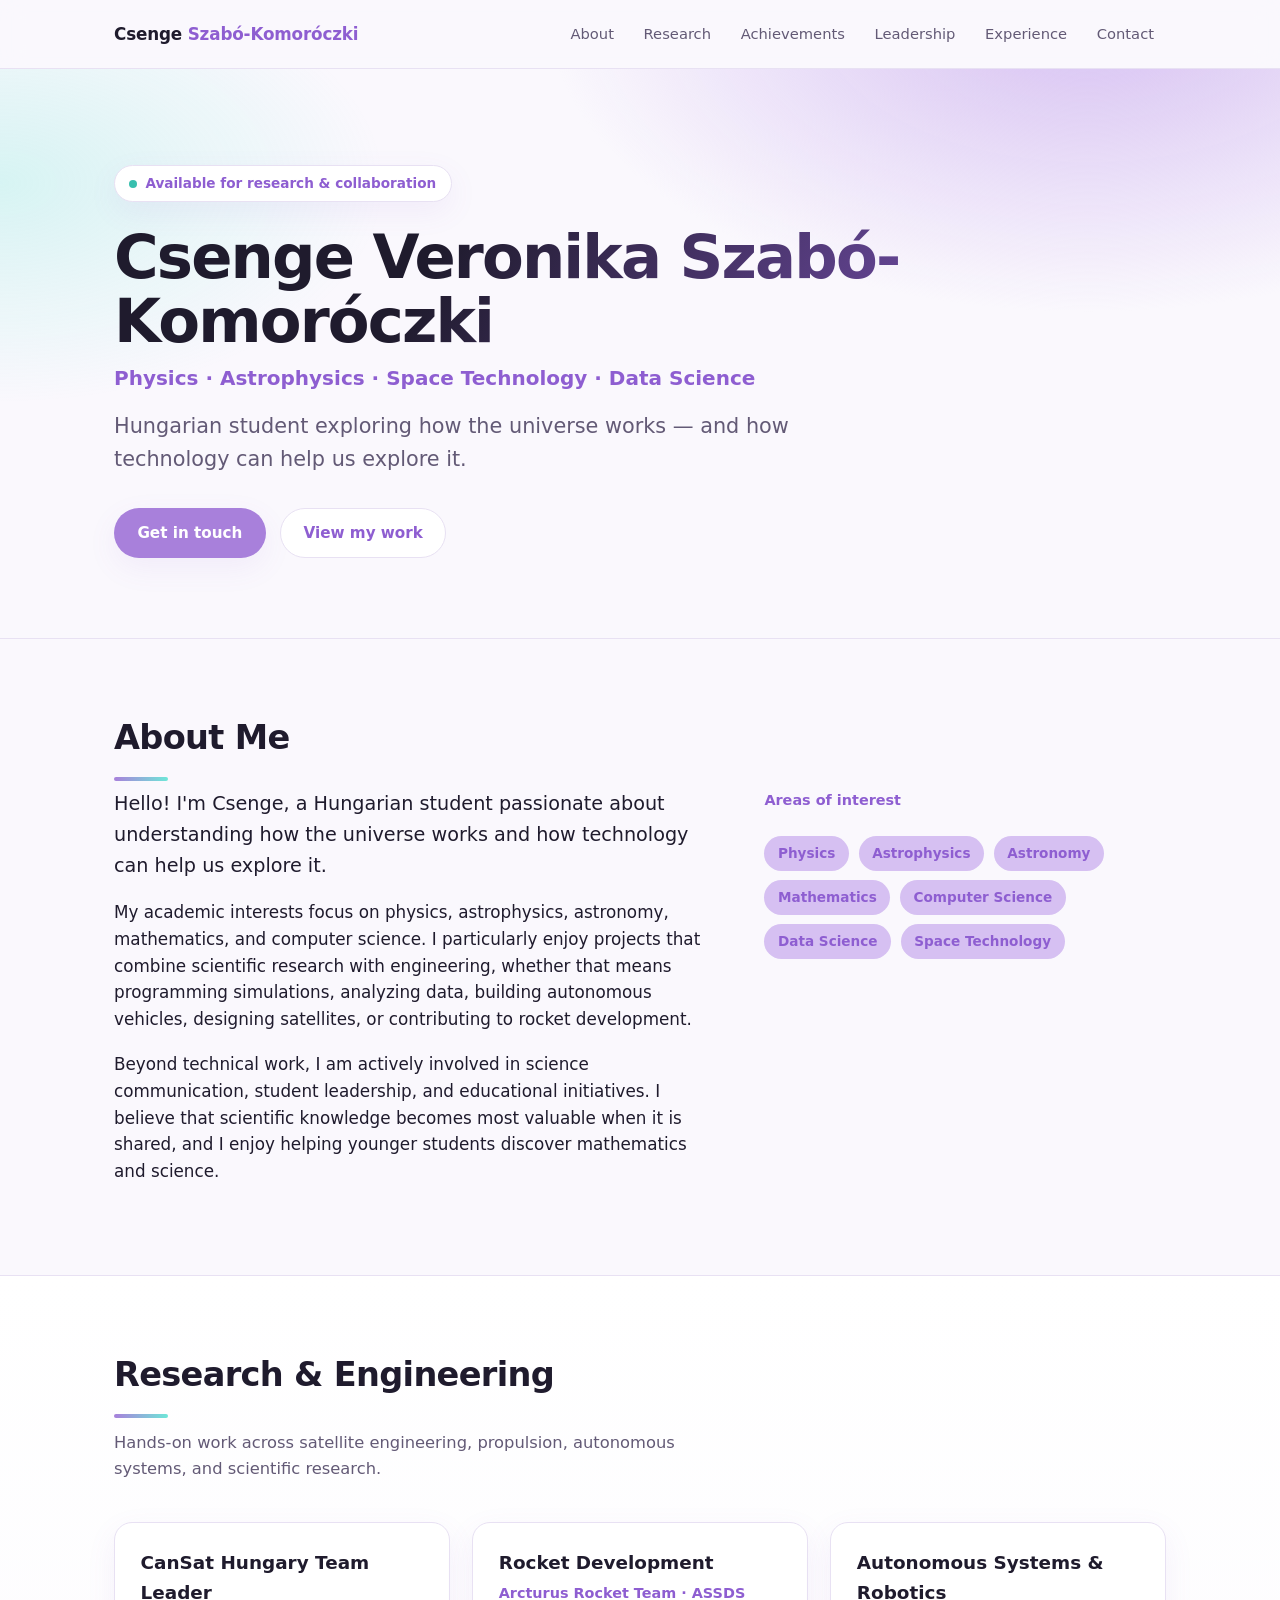
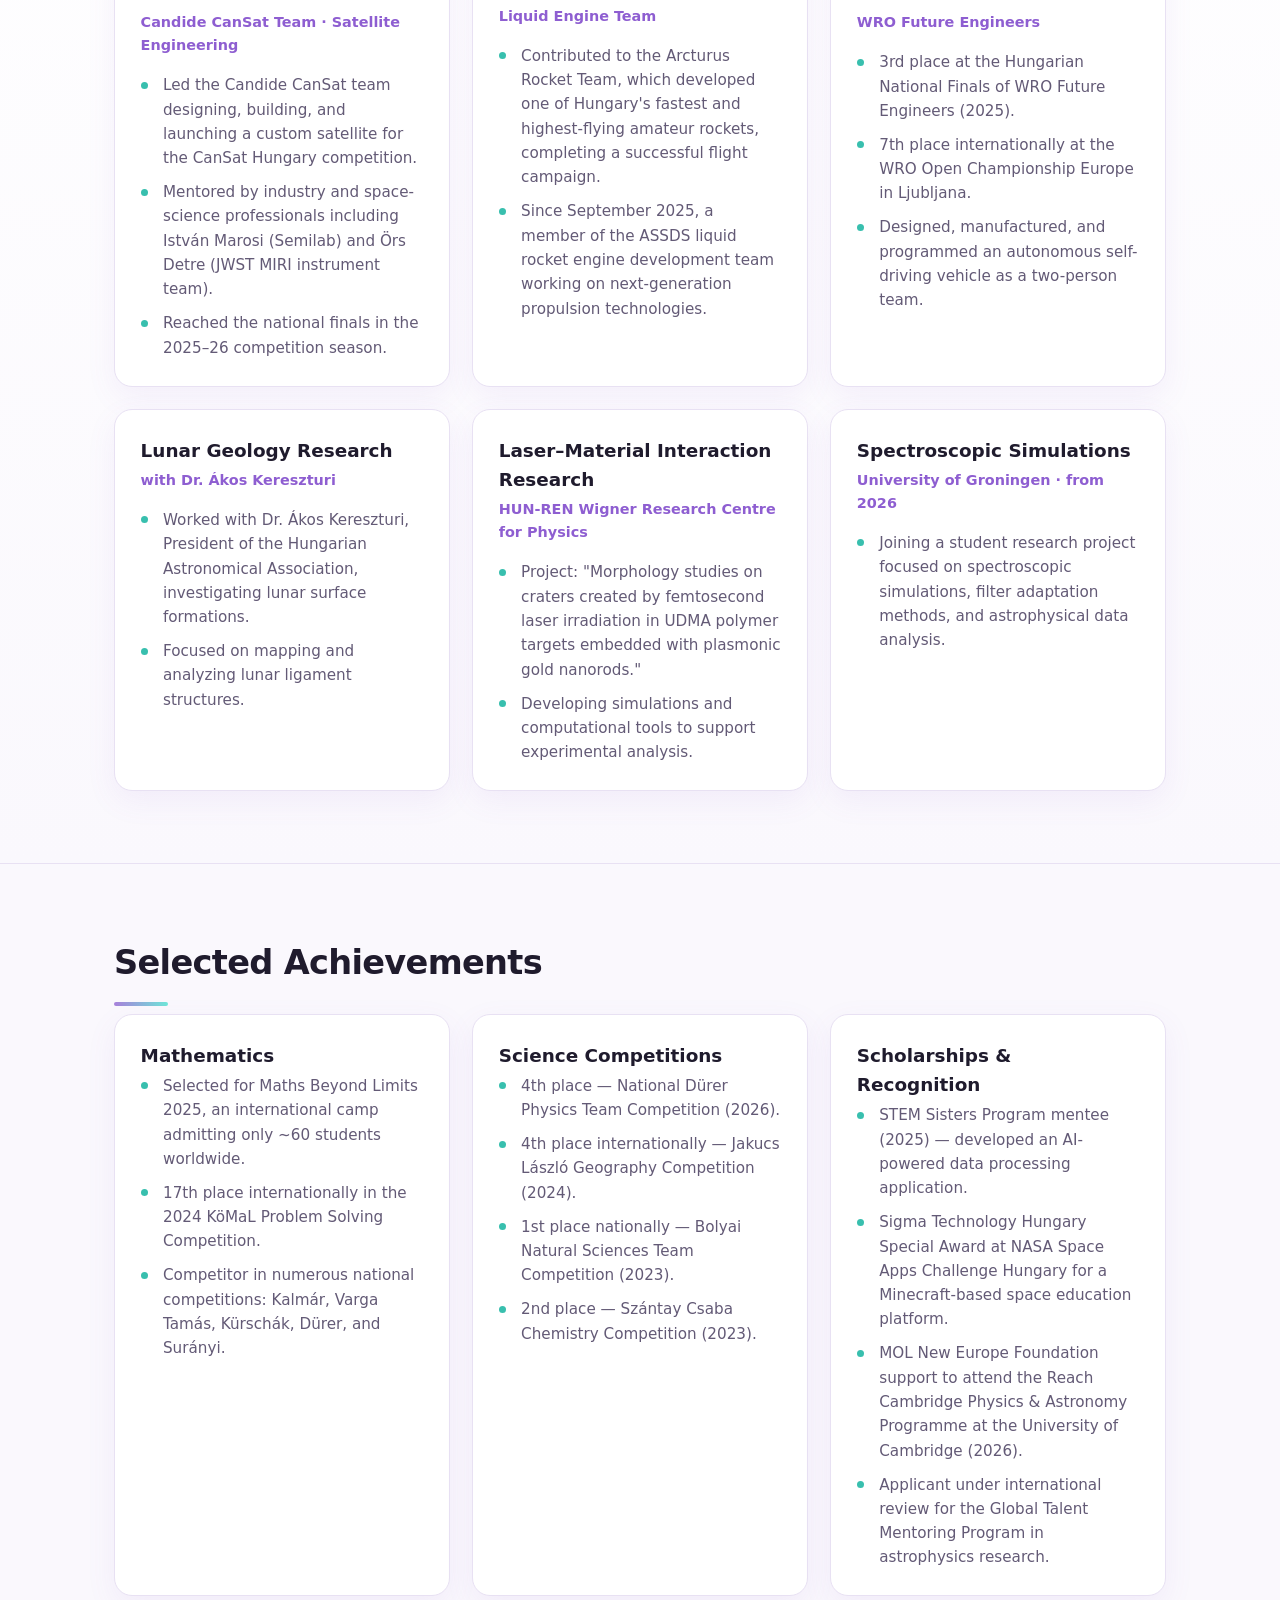
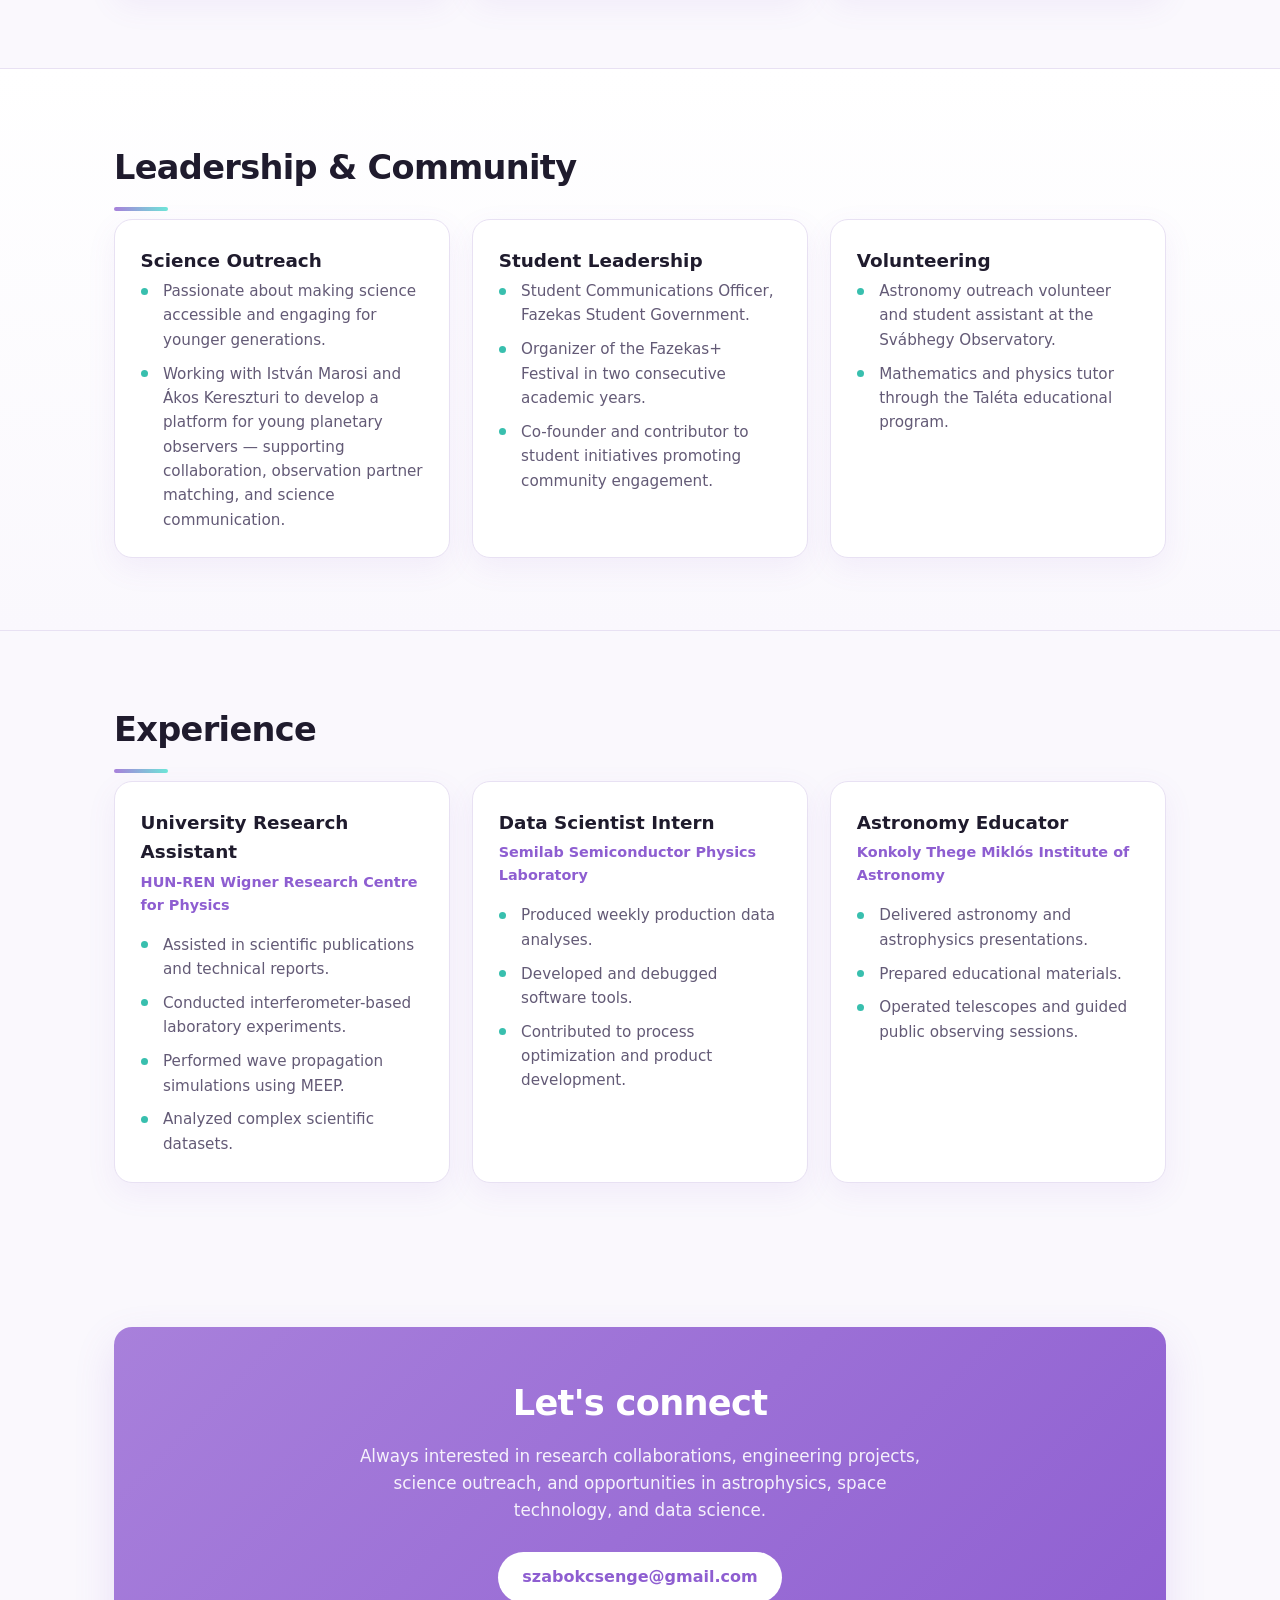
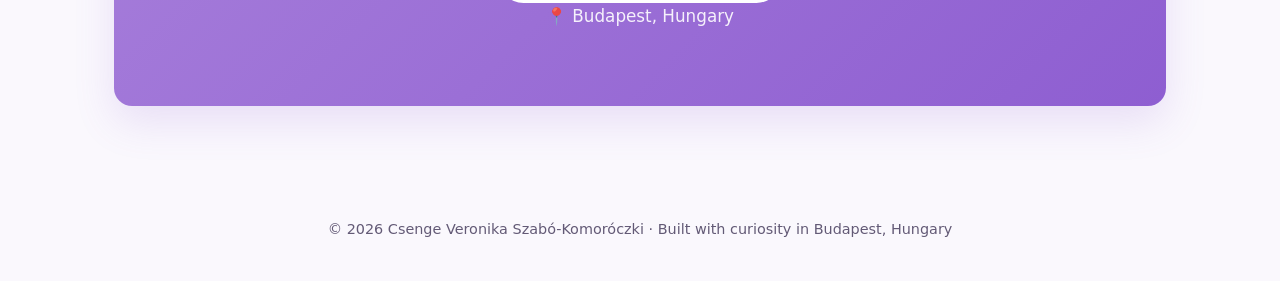
==== index.html @ a62b24a8 "Update index.html" ====
<!DOCTYPE html>
<html lang="en">
<head>
<meta charset="UTF-8" />
<meta name="viewport" content="width=device-width, initial-scale=1.0" />
<title>Csenge Szabo </title>
<style>
  :root {
    --primary: #a880db;
    --primary-dark: #8e5ed1;
    --primary-light: #d6c0f2;
    --accent: #6ee7d8;
    --accent-dark: #38bfae;
    --bg: #faf8fd;
    --surface: #ffffff;
    --border: #e8e1f3;
    --text: #1f1b2d;
    --text-muted: #635a76;
    --maxw: 1100px;
    --radius: 18px;
    --shadow: 0 10px 30px rgba(142, 94, 209, 0.08);
    --shadow-hover: 0 16px 40px rgba(142, 94, 209, 0.16);
  }
  * { box-sizing: border-box; }
  body {
    margin: 0;
    background: var(--bg);
    color: var(--text);
    font-family: 'Inter', 'Segoe UI', system-ui, -apple-system, sans-serif;
    line-height: 1.6;
    -webkit-font-smoothing: antialiased;
  }
  /* Navbar */
  .nav { position: sticky; top: 0; z-index: 50; background: rgba(250,248,253,0.85); backdrop-filter: blur(12px); border-bottom: 1px solid var(--border); }
  .nav-inner { max-width: var(--maxw); margin: 0 auto; padding: 1rem 1.5rem; display: flex; align-items: center; justify-content: space-between; gap: 1rem; }
  .brand { font-weight: 700; font-size: 1.05rem; color: var(--text); text-decoration: none; letter-spacing: -0.01em; }
  .brand span { color: var(--primary-dark); }
  .nav-links { display: flex; gap: 0.35rem; flex-wrap: wrap; }
  .nav-link { color: var(--text-muted); text-decoration: none; font-size: 0.92rem; font-weight: 500; padding: 0.4rem 0.75rem; border-radius: 999px; transition: all 0.2s ease; }
  .nav-link:hover { color: var(--primary-dark); background: var(--primary-light); }
  /* Layout */
  .container { max-width: var(--maxw); margin: 0 auto; padding: 0 1.5rem; }
  .section { padding: 4.5rem 0; }
  .section-heading { font-size: clamp(1.6rem, 3vw, 2.1rem); font-weight: 700; letter-spacing: -0.02em; margin: 0 0 0.5rem; color: var(--text); }
  .section-heading::after { content: ''; display: block; width: 54px; height: 4px; margin-top: 0.75rem; border-radius: 999px; background: linear-gradient(90deg, var(--primary), var(--accent)); }
  .section-intro { color: var(--text-muted); max-width: 60ch; margin: 0.75rem 0 2.5rem; font-size: 1.02rem; }
  /* Hero */
  .hero { position: relative; overflow: hidden; background: radial-gradient(900px 500px at 85% -10%, var(--primary-light), transparent 60%), radial-gradient(700px 400px at 0% 20%, rgba(110,231,216,0.25), transparent 55%), var(--bg); padding: 6rem 0 5rem; border-bottom: 1px solid var(--border); }
  .hero-inner { max-width: var(--maxw); margin: 0 auto; padding: 0 1.5rem; }
  .hero-badge { display: inline-flex; align-items: center; gap: 0.5rem; background: var(--surface); border: 1px solid var(--border); color: var(--primary-dark); font-size: 0.85rem; font-weight: 600; padding: 0.4rem 0.9rem; border-radius: 999px; box-shadow: var(--shadow); }
  .hero-badge::before { content: ''; width: 8px; height: 8px; border-radius: 50%; background: var(--accent-dark); }
  .hero-name { font-size: clamp(2.2rem, 6vw, 3.8rem); font-weight: 800; letter-spacing: -0.03em; line-height: 1.05; margin: 1.5rem 0 0.5rem; background: linear-gradient(120deg, var(--text) 30%, var(--primary-dark)); -webkit-background-clip: text; background-clip: text; -webkit-text-fill-color: transparent; }
  .hero-role { font-size: clamp(1rem, 2.2vw, 1.25rem); font-weight: 600; color: var(--primary-dark); margin: 0 0 1rem; }
  .hero-tagline { font-size: clamp(1.05rem, 2.2vw, 1.3rem); color: var(--text-muted); max-width: 56ch; margin: 0 0 2rem; }
  .hero-actions { display: flex; gap: 0.9rem; flex-wrap: wrap; }
  .btn { display: inline-flex; align-items: center; gap: 0.5rem; font-size: 0.95rem; font-weight: 600; text-decoration: none; padding: 0.75rem 1.4rem; border-radius: 999px; transition: all 0.2s ease; cursor: pointer; border: 1px solid transparent; }
  .btn-primary { background: var(--primary); color: #fff; box-shadow: var(--shadow); }
  .btn-primary:hover { background: var(--primary-dark); box-shadow: var(--shadow-hover); transform: translateY(-2px); }
  .btn-ghost { background: var(--surface); color: var(--primary-dark); border-color: var(--border); }
  .btn-ghost:hover { border-color: var(--primary); transform: translateY(-2px); }
  /* About */
  .about-grid { display: grid; grid-template-columns: 1fr; gap: 1.5rem; }
  .about-text p { margin: 0 0 1.1rem; font-size: 1.05rem; color: var(--text); }
  .about-text p:first-child { font-size: 1.2rem; }
  .about-tags { display: flex; flex-wrap: wrap; gap: 0.6rem; margin-top: 1.5rem; }
  .tag { font-size: 0.85rem; font-weight: 600; color: var(--primary-dark); background: var(--primary-light); padding: 0.4rem 0.85rem; border-radius: 999px; }
  /* Cards */
  .alt-bg { background: linear-gradient(180deg, var(--surface), var(--bg)); border-top: 1px solid var(--border); border-bottom: 1px solid var(--border); }
  .card-grid { display: grid; grid-template-columns: repeat(auto-fit, minmax(300px, 1fr)); gap: 1.4rem; }
  .card { background: var(--surface); border: 1px solid var(--border); border-radius: var(--radius); padding: 1.6rem; box-shadow: var(--shadow); transition: transform 0.2s ease, box-shadow 0.2s ease, border-color 0.2s ease; }
  .card:hover { transform: translateY(-4px); box-shadow: var(--shadow-hover); border-color: var(--primary-light); }
  .card-title { font-size: 1.15rem; font-weight: 700; margin: 0 0 0.25rem; color: var(--text); }
  .card-subtitle { font-size: 0.9rem; font-weight: 600; color: var(--primary-dark); margin: 0 0 1rem; }
  .card-points { margin: 0; padding: 0; list-style: none; display: flex; flex-direction: column; gap: 0.6rem; }
  .card-points li { position: relative; padding-left: 1.4rem; color: var(--text-muted); font-size: 0.95rem; }
  .card-points li::before { content: ''; position: absolute; left: 0; top: 0.55em; width: 7px; height: 7px; border-radius: 50%; background: var(--accent-dark); }
  /* Contact */
  .contact-card { background: linear-gradient(135deg, var(--primary), var(--primary-dark)); border-radius: var(--radius); padding: 3rem 2rem; color: #fff; text-align: center; box-shadow: var(--shadow-hover); }
  .contact-card h2 { font-size: clamp(1.6rem, 3vw, 2.2rem); margin: 0 0 0.75rem; font-weight: 800; letter-spacing: -0.02em; }
  .contact-card p { max-width: 55ch; margin: 0 auto 1.75rem; color: rgba(255,255,255,0.9); font-size: 1.05rem; }
  .contact-actions { display: flex; gap: 0.9rem; flex-wrap: wrap; justify-content: center; }
  .contact-btn { display: inline-flex; align-items: center; gap: 0.5rem; background: #fff; color: var(--primary-dark); text-decoration: none; font-weight: 600; padding: 0.8rem 1.5rem; border-radius: 999px; transition: all 0.2s ease; }
  .contact-btn:hover { background: var(--accent); color: var(--text); transform: translateY(-2px); }
  .contact-meta { margin-top: 1.75rem; font-size: 0.9rem; color: rgba(255,255,255,0.8); }
  /* Footer */
  .footer { padding: 2.5rem 1.5rem; text-align: center; color: var(--text-muted); font-size: 0.9rem; }
  /* Responsive */
  @media (min-width: 900px) {
    .about-grid { grid-template-columns: 1.5fr 1fr; align-items: start; gap: 3rem; }
  }
</style>
</head>
<body>
  <nav class="nav">
    <div class="nav-inner">
      <a href="#top" class="brand">Csenge <span>Szabó-Komoróczki</span></a>
      <div class="nav-links">
        <a href="#about" class="nav-link">About</a>
        <a href="#research" class="nav-link">Research</a>
        <a href="#achievements" class="nav-link">Achievements</a>
        <a href="#leadership" class="nav-link">Leadership</a>
        <a href="#experience" class="nav-link">Experience</a>
        <a href="#contact" class="nav-link">Contact</a>
      </div>
    </div>
  </nav>

  <header id="top" class="hero">
    <div class="hero-inner">
      <span class="hero-badge">Available for research &amp; collaboration</span>
      <h1 class="hero-name">Csenge Veronika Szabó-Komoróczki</h1>
      <p class="hero-role">Physics · Astrophysics · Space Technology · Data Science</p>
      <p class="hero-tagline">Hungarian student exploring how the universe works — and how technology can help us explore it.</p>
      <div class="hero-actions">
        <a href="#contact" class="btn btn-primary">Get in touch</a>
        <a href="#research" class="btn btn-ghost">View my work</a>
      </div>
    </div>
  </header>

  <section id="about" class="section">
    <div class="container">
      <h2 class="section-heading">About Me</h2>
      <div class="about-grid">
        <div class="about-text">
          <p>Hello! I'm Csenge, a Hungarian student passionate about understanding how the universe works and how technology can help us explore it.</p>
          <p>My academic interests focus on physics, astrophysics, astronomy, mathematics, and computer science. I particularly enjoy projects that combine scientific research with engineering, whether that means programming simulations, analyzing data, building autonomous vehicles, designing satellites, or contributing to rocket development.</p>
          <p>Beyond technical work, I am actively involved in science communication, student leadership, and educational initiatives. I believe that scientific knowledge becomes most valuable when it is shared, and I enjoy helping younger students discover mathematics and science.</p>
        </div>
        <div>
          <p class="card-subtitle">Areas of interest</p>
          <div class="about-tags">
            <span class="tag">Physics</span>
            <span class="tag">Astrophysics</span>
            <span class="tag">Astronomy</span>
            <span class="tag">Mathematics</span>
            <span class="tag">Computer Science</span>
            <span class="tag">Data Science</span>
            <span class="tag">Space Technology</span>
          </div>
        </div>
      </div>
    </div>
  </section>

  <section id="research" class="section alt-bg">
    <div class="container">
      <h2 class="section-heading">Research &amp; Engineering</h2>
      <p class="section-intro">Hands-on work across satellite engineering, propulsion, autonomous systems, and scientific research.</p>
      <div class="card-grid">
        <article class="card">
          <h3 class="card-title">CanSat Hungary Team Leader</h3>
          <p class="card-subtitle">Candide CanSat Team · Satellite Engineering</p>
          <ul class="card-points">
            <li>Led the Candide CanSat team designing, building, and launching a custom satellite for the CanSat Hungary competition.</li>
            <li>Mentored by industry and space-science professionals including István Marosi (Semilab) and Örs Detre (JWST MIRI instrument team).</li>
            <li>Reached the national finals in the 2025–26 competition season.</li>
          </ul>
        </article>
        <article class="card">
          <h3 class="card-title">Rocket Development</h3>
          <p class="card-subtitle">Arcturus Rocket Team · ASSDS Liquid Engine Team</p>
          <ul class="card-points">
            <li>Contributed to the Arcturus Rocket Team, which developed one of Hungary's fastest and highest-flying amateur rockets, completing a successful flight campaign.</li>
            <li>Since September 2025, a member of the ASSDS liquid rocket engine development team working on next-generation propulsion technologies.</li>
          </ul>
        </article>
        <article class="card">
          <h3 class="card-title">Autonomous Systems &amp; Robotics</h3>
          <p class="card-subtitle">WRO Future Engineers</p>
          <ul class="card-points">
            <li>3rd place at the Hungarian National Finals of WRO Future Engineers (2025).</li>
            <li>7th place internationally at the WRO Open Championship Europe in Ljubljana.</li>
            <li>Designed, manufactured, and programmed an autonomous self-driving vehicle as a two-person team.</li>
          </ul>
        </article>
        <article class="card">
          <h3 class="card-title">Lunar Geology Research</h3>
          <p class="card-subtitle">with Dr. Ákos Kereszturi</p>
          <ul class="card-points">
            <li>Worked with Dr. Ákos Kereszturi, President of the Hungarian Astronomical Association, investigating lunar surface formations.</li>
            <li>Focused on mapping and analyzing lunar ligament structures.</li>
          </ul>
        </article>
        <article class="card">
          <h3 class="card-title">Laser–Material Interaction Research</h3>
          <p class="card-subtitle">HUN-REN Wigner Research Centre for Physics</p>
          <ul class="card-points">
            <li>Project: "Morphology studies on craters created by femtosecond laser irradiation in UDMA polymer targets embedded with plasmonic gold nanorods."</li>
            <li>Developing simulations and computational tools to support experimental analysis.</li>
          </ul>
        </article>
        <article class="card">
          <h3 class="card-title">Spectroscopic Simulations</h3>
          <p class="card-subtitle">University of Groningen · from 2026</p>
          <ul class="card-points">
            <li>Joining a student research project focused on spectroscopic simulations, filter adaptation methods, and astrophysical data analysis.</li>
          </ul>
        </article>
      </div>
    </div>
  </section>

  <section id="achievements" class="section">
    <div class="container">
      <h2 class="section-heading">Selected Achievements</h2>
      <div class="card-grid">
        <article class="card">
          <h3 class="card-title">Mathematics</h3>
          <ul class="card-points">
            <li>Selected for Maths Beyond Limits 2025, an international camp admitting only ~60 students worldwide.</li>
            <li>17th place internationally in the 2024 KöMaL Problem Solving Competition.</li>
            <li>Competitor in numerous national competitions: Kalmár, Varga Tamás, Kürschák, Dürer, and Surányi.</li>
          </ul>
        </article>
        <article class="card">
          <h3 class="card-title">Science Competitions</h3>
          <ul class="card-points">
            <li>4th place — National Dürer Physics Team Competition (2026).</li>
            <li>4th place internationally — Jakucs László Geography Competition (2024).</li>
            <li>1st place nationally — Bolyai Natural Sciences Team Competition (2023).</li>
            <li>2nd place — Szántay Csaba Chemistry Competition (2023).</li>
          </ul>
        </article>
        <article class="card">
          <h3 class="card-title">Scholarships &amp; Recognition</h3>
          <ul class="card-points">
            <li>STEM Sisters Program mentee (2025) — developed an AI-powered data processing application.</li>
            <li>Sigma Technology Hungary Special Award at NASA Space Apps Challenge Hungary for a Minecraft-based space education platform.</li>
            <li>MOL New Europe Foundation support to attend the Reach Cambridge Physics &amp; Astronomy Programme at the University of Cambridge (2026).</li>
            <li>Applicant under international review for the Global Talent Mentoring Program in astrophysics research.</li>
          </ul>
        </article>
      </div>
    </div>
  </section>

  <section id="leadership" class="section alt-bg">
    <div class="container">
      <h2 class="section-heading">Leadership &amp; Community</h2>
      <div class="card-grid">
        <article class="card">
          <h3 class="card-title">Science Outreach</h3>
          <ul class="card-points">
            <li>Passionate about making science accessible and engaging for younger generations.</li>
            <li>Working with István Marosi and Ákos Kereszturi to develop a platform for young planetary observers — supporting collaboration, observation partner matching, and science communication.</li>
          </ul>
        </article>
        <article class="card">
          <h3 class="card-title">Student Leadership</h3>
          <ul class="card-points">
            <li>Student Communications Officer, Fazekas Student Government.</li>
            <li>Organizer of the Fazekas+ Festival in two consecutive academic years.</li>
            <li>Co-founder and contributor to student initiatives promoting community engagement.</li>
          </ul>
        </article>
        <article class="card">
          <h3 class="card-title">Volunteering</h3>
          <ul class="card-points">
            <li>Astronomy outreach volunteer and student assistant at the Svábhegy Observatory.</li>
            <li>Mathematics and physics tutor through the Taléta educational program.</li>
          </ul>
        </article>
      </div>
    </div>
  </section>

  <section id="experience" class="section">
    <div class="container">
      <h2 class="section-heading">Experience</h2>
      <div class="card-grid">
        <article class="card">
          <h3 class="card-title">University Research Assistant</h3>
          <p class="card-subtitle">HUN-REN Wigner Research Centre for Physics</p>
          <ul class="card-points">
            <li>Assisted in scientific publications and technical reports.</li>
            <li>Conducted interferometer-based laboratory experiments.</li>
            <li>Performed wave propagation simulations using MEEP.</li>
            <li>Analyzed complex scientific datasets.</li>
          </ul>
        </article>
        <article class="card">
          <h3 class="card-title">Data Scientist Intern</h3>
          <p class="card-subtitle">Semilab Semiconductor Physics Laboratory</p>
          <ul class="card-points">
            <li>Produced weekly production data analyses.</li>
            <li>Developed and debugged software tools.</li>
            <li>Contributed to process optimization and product development.</li>
          </ul>
        </article>
        <article class="card">
          <h3 class="card-title">Astronomy Educator</h3>
          <p class="card-subtitle">Konkoly Thege Miklós Institute of Astronomy</p>
          <ul class="card-points">
            <li>Delivered astronomy and astrophysics presentations.</li>
            <li>Prepared educational materials.</li>
            <li>Operated telescopes and guided public observing sessions.</li>
          </ul>
        </article>
      </div>
    </div>
  </section>

  <section id="contact" class="section">
    <div class="container">
      <div class="contact-card">
        <h2>Let's connect</h2>
        <p>Always interested in research collaborations, engineering projects, science outreach, and opportunities in astrophysics, space technology, and data science.</p>
        <div class="contact-actions">
          <a href="mailto:szabokcsenge@gmail.com" class="contact-btn">szabokcsenge@gmail.com</a>
        </div>
        <p class="contact-meta">📍 Budapest, Hungary</p>
      </div>
    </div>
  </section>

  <footer class="footer">
    © 2026 Csenge Veronika Szabó-Komoróczki · Built with curiosity in Budapest, Hungary
  </footer>
</body>
</html>
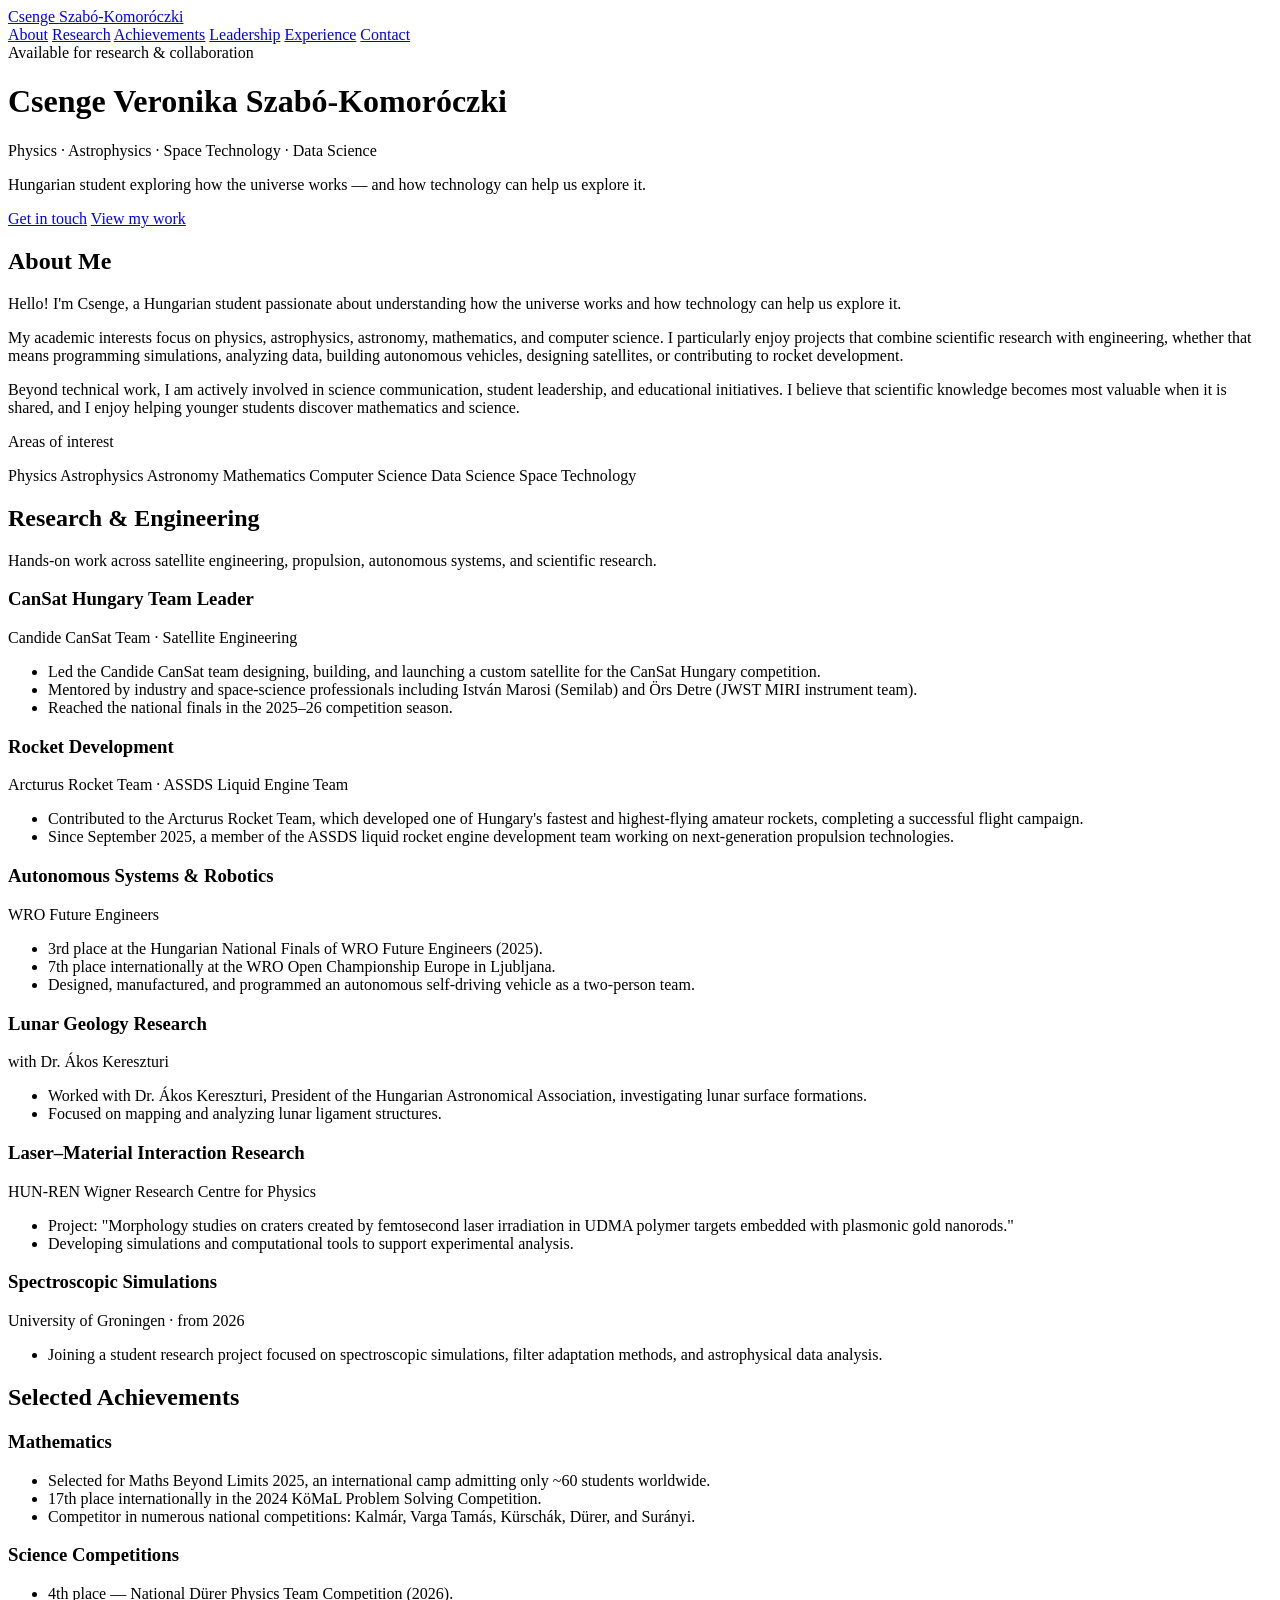
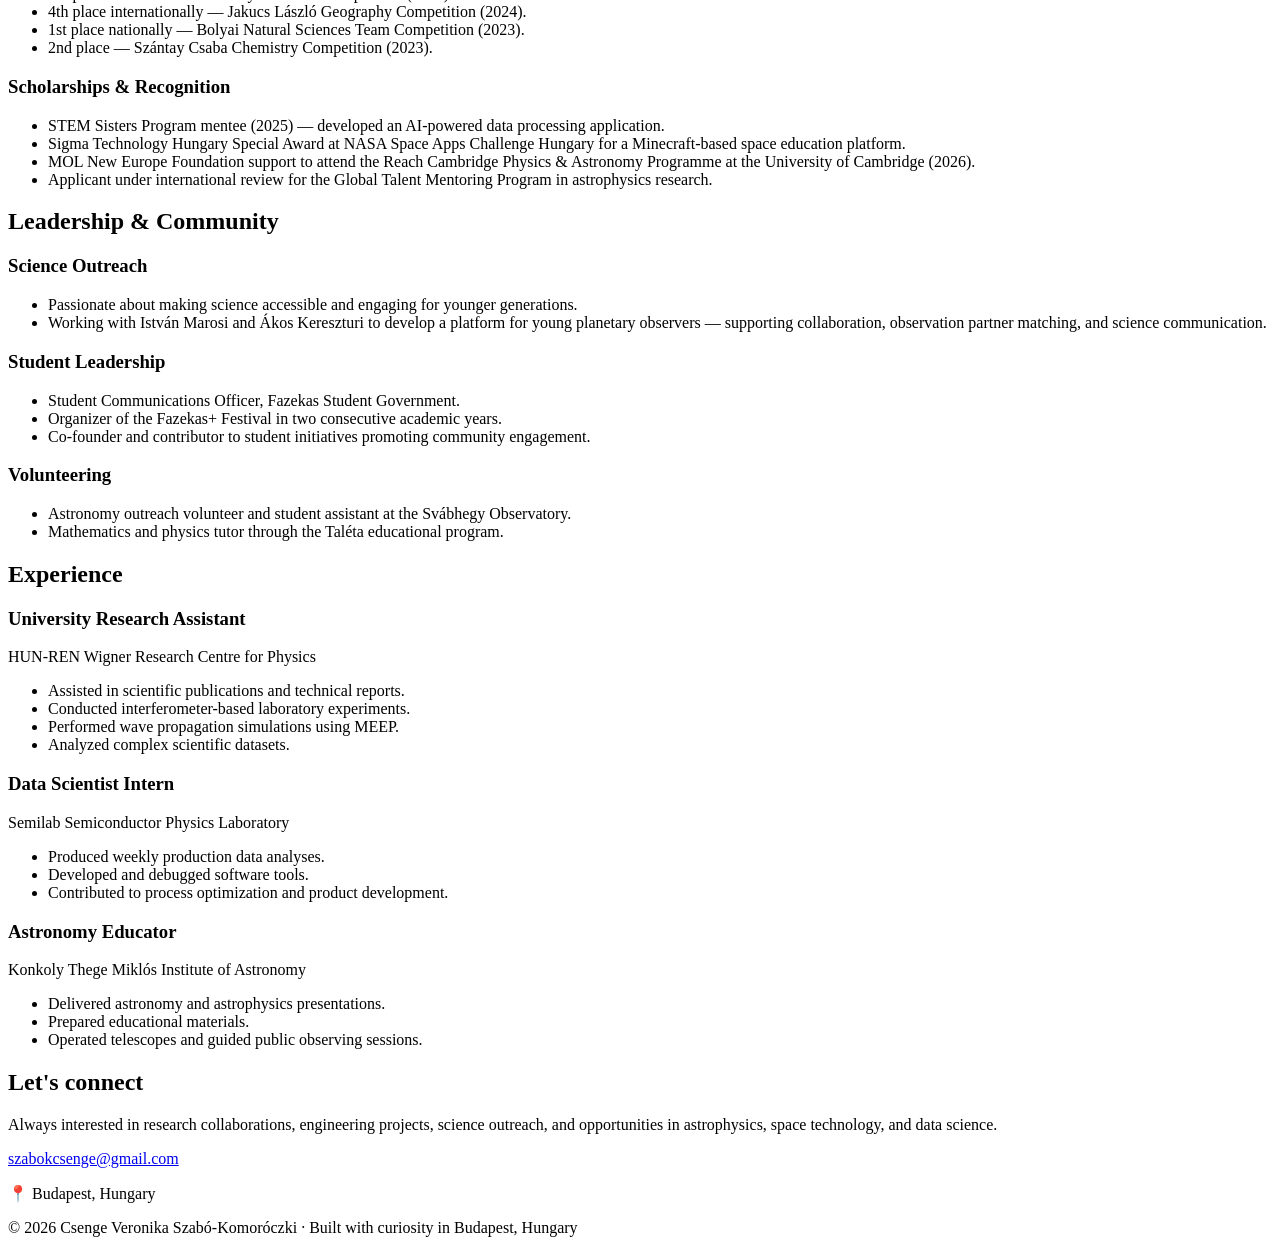
==== commit 38afab6b: "Update index.html" ====
--- a/index.html
+++ b/index.html
@@ -4,91 +4,7 @@
 <meta charset="UTF-8" />
 <meta name="viewport" content="width=device-width, initial-scale=1.0" />
 <title>Csenge Szabo </title>
-<style>
-  :root {
-    --primary: #a880db;
-    --primary-dark: #8e5ed1;
-    --primary-light: #d6c0f2;
-    --accent: #6ee7d8;
-    --accent-dark: #38bfae;
-    --bg: #faf8fd;
-    --surface: #ffffff;
-    --border: #e8e1f3;
-    --text: #1f1b2d;
-    --text-muted: #635a76;
-    --maxw: 1100px;
-    --radius: 18px;
-    --shadow: 0 10px 30px rgba(142, 94, 209, 0.08);
-    --shadow-hover: 0 16px 40px rgba(142, 94, 209, 0.16);
-  }
-  * { box-sizing: border-box; }
-  body {
-    margin: 0;
-    background: var(--bg);
-    color: var(--text);
-    font-family: 'Inter', 'Segoe UI', system-ui, -apple-system, sans-serif;
-    line-height: 1.6;
-    -webkit-font-smoothing: antialiased;
-  }
-  /* Navbar */
-  .nav { position: sticky; top: 0; z-index: 50; background: rgba(250,248,253,0.85); backdrop-filter: blur(12px); border-bottom: 1px solid var(--border); }
-  .nav-inner { max-width: var(--maxw); margin: 0 auto; padding: 1rem 1.5rem; display: flex; align-items: center; justify-content: space-between; gap: 1rem; }
-  .brand { font-weight: 700; font-size: 1.05rem; color: var(--text); text-decoration: none; letter-spacing: -0.01em; }
-  .brand span { color: var(--primary-dark); }
-  .nav-links { display: flex; gap: 0.35rem; flex-wrap: wrap; }
-  .nav-link { color: var(--text-muted); text-decoration: none; font-size: 0.92rem; font-weight: 500; padding: 0.4rem 0.75rem; border-radius: 999px; transition: all 0.2s ease; }
-  .nav-link:hover { color: var(--primary-dark); background: var(--primary-light); }
-  /* Layout */
-  .container { max-width: var(--maxw); margin: 0 auto; padding: 0 1.5rem; }
-  .section { padding: 4.5rem 0; }
-  .section-heading { font-size: clamp(1.6rem, 3vw, 2.1rem); font-weight: 700; letter-spacing: -0.02em; margin: 0 0 0.5rem; color: var(--text); }
-  .section-heading::after { content: ''; display: block; width: 54px; height: 4px; margin-top: 0.75rem; border-radius: 999px; background: linear-gradient(90deg, var(--primary), var(--accent)); }
-  .section-intro { color: var(--text-muted); max-width: 60ch; margin: 0.75rem 0 2.5rem; font-size: 1.02rem; }
-  /* Hero */
-  .hero { position: relative; overflow: hidden; background: radial-gradient(900px 500px at 85% -10%, var(--primary-light), transparent 60%), radial-gradient(700px 400px at 0% 20%, rgba(110,231,216,0.25), transparent 55%), var(--bg); padding: 6rem 0 5rem; border-bottom: 1px solid var(--border); }
-  .hero-inner { max-width: var(--maxw); margin: 0 auto; padding: 0 1.5rem; }
-  .hero-badge { display: inline-flex; align-items: center; gap: 0.5rem; background: var(--surface); border: 1px solid var(--border); color: var(--primary-dark); font-size: 0.85rem; font-weight: 600; padding: 0.4rem 0.9rem; border-radius: 999px; box-shadow: var(--shadow); }
-  .hero-badge::before { content: ''; width: 8px; height: 8px; border-radius: 50%; background: var(--accent-dark); }
-  .hero-name { font-size: clamp(2.2rem, 6vw, 3.8rem); font-weight: 800; letter-spacing: -0.03em; line-height: 1.05; margin: 1.5rem 0 0.5rem; background: linear-gradient(120deg, var(--text) 30%, var(--primary-dark)); -webkit-background-clip: text; background-clip: text; -webkit-text-fill-color: transparent; }
-  .hero-role { font-size: clamp(1rem, 2.2vw, 1.25rem); font-weight: 600; color: var(--primary-dark); margin: 0 0 1rem; }
-  .hero-tagline { font-size: clamp(1.05rem, 2.2vw, 1.3rem); color: var(--text-muted); max-width: 56ch; margin: 0 0 2rem; }
-  .hero-actions { display: flex; gap: 0.9rem; flex-wrap: wrap; }
-  .btn { display: inline-flex; align-items: center; gap: 0.5rem; font-size: 0.95rem; font-weight: 600; text-decoration: none; padding: 0.75rem 1.4rem; border-radius: 999px; transition: all 0.2s ease; cursor: pointer; border: 1px solid transparent; }
-  .btn-primary { background: var(--primary); color: #fff; box-shadow: var(--shadow); }
-  .btn-primary:hover { background: var(--primary-dark); box-shadow: var(--shadow-hover); transform: translateY(-2px); }
-  .btn-ghost { background: var(--surface); color: var(--primary-dark); border-color: var(--border); }
-  .btn-ghost:hover { border-color: var(--primary); transform: translateY(-2px); }
-  /* About */
-  .about-grid { display: grid; grid-template-columns: 1fr; gap: 1.5rem; }
-  .about-text p { margin: 0 0 1.1rem; font-size: 1.05rem; color: var(--text); }
-  .about-text p:first-child { font-size: 1.2rem; }
-  .about-tags { display: flex; flex-wrap: wrap; gap: 0.6rem; margin-top: 1.5rem; }
-  .tag { font-size: 0.85rem; font-weight: 600; color: var(--primary-dark); background: var(--primary-light); padding: 0.4rem 0.85rem; border-radius: 999px; }
-  /* Cards */
-  .alt-bg { background: linear-gradient(180deg, var(--surface), var(--bg)); border-top: 1px solid var(--border); border-bottom: 1px solid var(--border); }
-  .card-grid { display: grid; grid-template-columns: repeat(auto-fit, minmax(300px, 1fr)); gap: 1.4rem; }
-  .card { background: var(--surface); border: 1px solid var(--border); border-radius: var(--radius); padding: 1.6rem; box-shadow: var(--shadow); transition: transform 0.2s ease, box-shadow 0.2s ease, border-color 0.2s ease; }
-  .card:hover { transform: translateY(-4px); box-shadow: var(--shadow-hover); border-color: var(--primary-light); }
-  .card-title { font-size: 1.15rem; font-weight: 700; margin: 0 0 0.25rem; color: var(--text); }
-  .card-subtitle { font-size: 0.9rem; font-weight: 600; color: var(--primary-dark); margin: 0 0 1rem; }
-  .card-points { margin: 0; padding: 0; list-style: none; display: flex; flex-direction: column; gap: 0.6rem; }
-  .card-points li { position: relative; padding-left: 1.4rem; color: var(--text-muted); font-size: 0.95rem; }
-  .card-points li::before { content: ''; position: absolute; left: 0; top: 0.55em; width: 7px; height: 7px; border-radius: 50%; background: var(--accent-dark); }
-  /* Contact */
-  .contact-card { background: linear-gradient(135deg, var(--primary), var(--primary-dark)); border-radius: var(--radius); padding: 3rem 2rem; color: #fff; text-align: center; box-shadow: var(--shadow-hover); }
-  .contact-card h2 { font-size: clamp(1.6rem, 3vw, 2.2rem); margin: 0 0 0.75rem; font-weight: 800; letter-spacing: -0.02em; }
-  .contact-card p { max-width: 55ch; margin: 0 auto 1.75rem; color: rgba(255,255,255,0.9); font-size: 1.05rem; }
-  .contact-actions { display: flex; gap: 0.9rem; flex-wrap: wrap; justify-content: center; }
-  .contact-btn { display: inline-flex; align-items: center; gap: 0.5rem; background: #fff; color: var(--primary-dark); text-decoration: none; font-weight: 600; padding: 0.8rem 1.5rem; border-radius: 999px; transition: all 0.2s ease; }
-  .contact-btn:hover { background: var(--accent); color: var(--text); transform: translateY(-2px); }
-  .contact-meta { margin-top: 1.75rem; font-size: 0.9rem; color: rgba(255,255,255,0.8); }
-  /* Footer */
-  .footer { padding: 2.5rem 1.5rem; text-align: center; color: var(--text-muted); font-size: 0.9rem; }
-  /* Responsive */
-  @media (min-width: 900px) {
-    .about-grid { grid-template-columns: 1.5fr 1fr; align-items: start; gap: 3rem; }
-  }
-</style>
+<link rel="stylesheet" href="style.css">
 </head>
 <body>
   <nav class="nav">
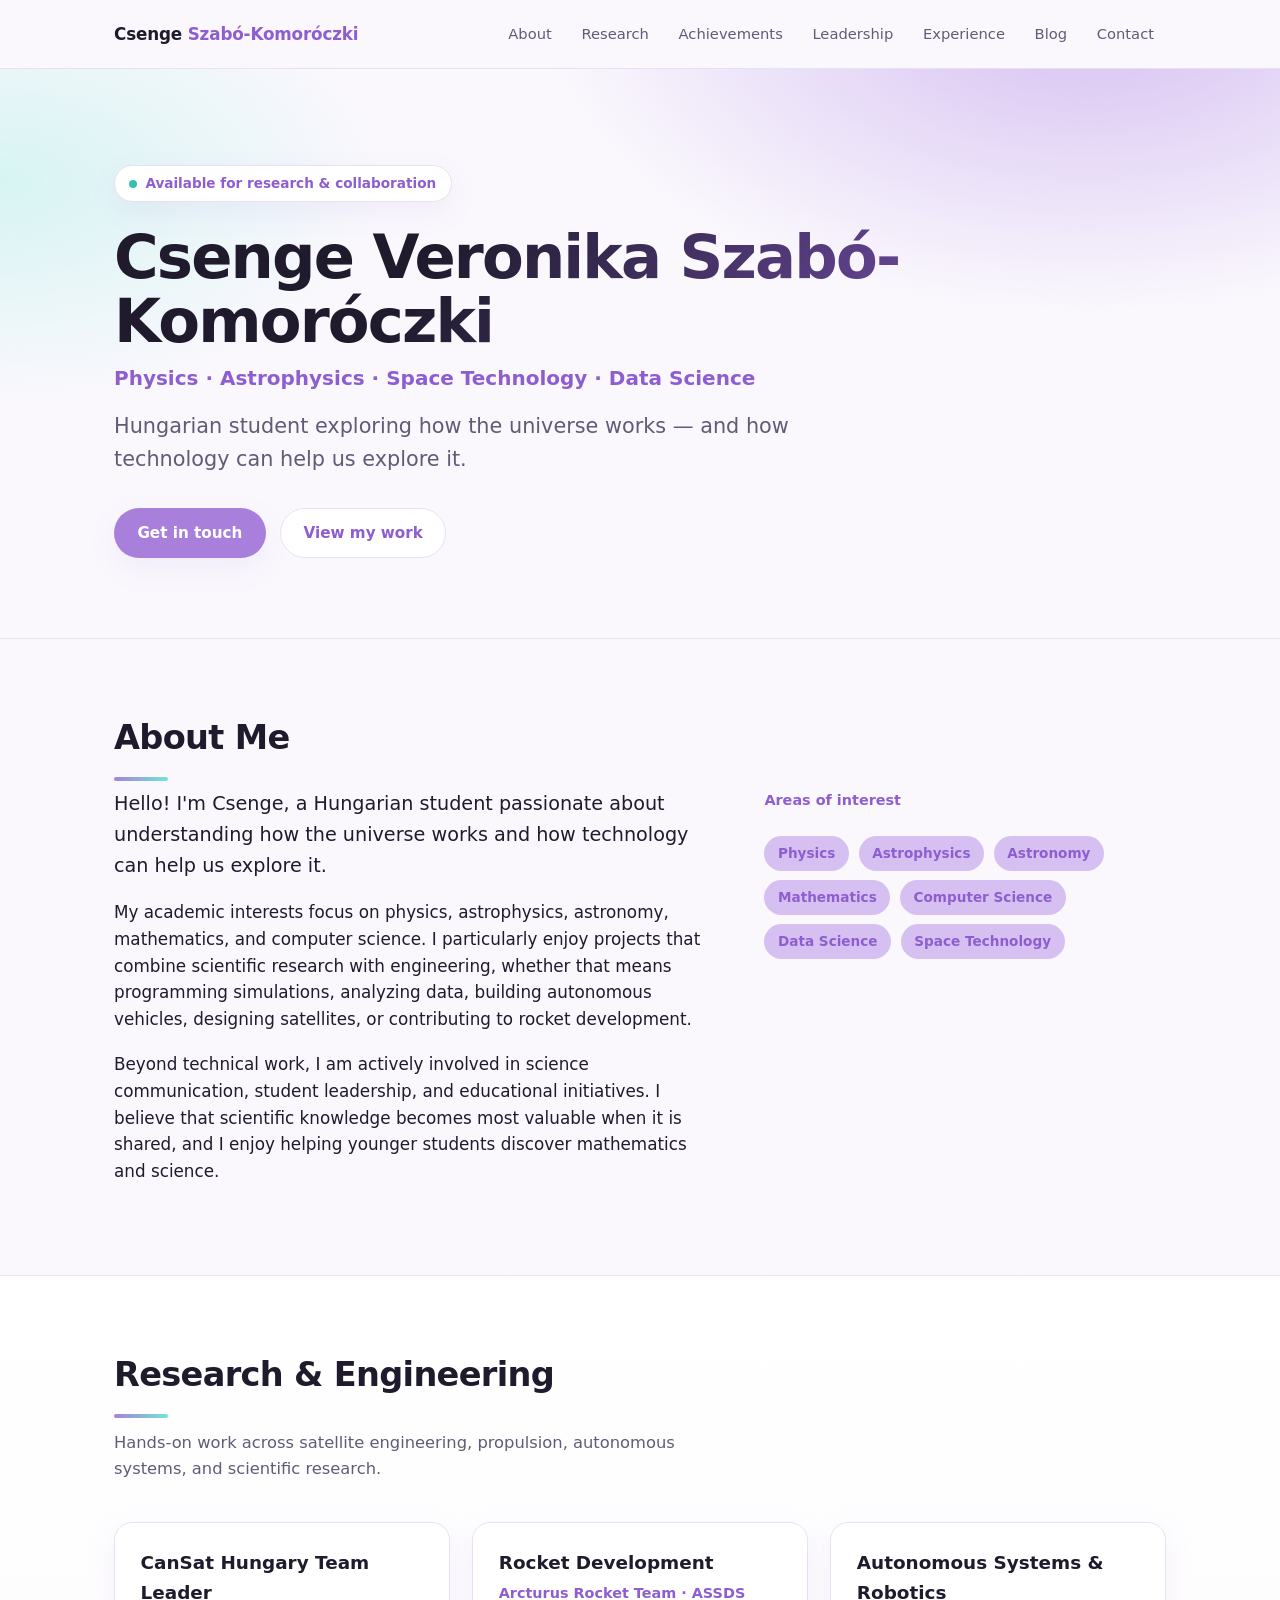
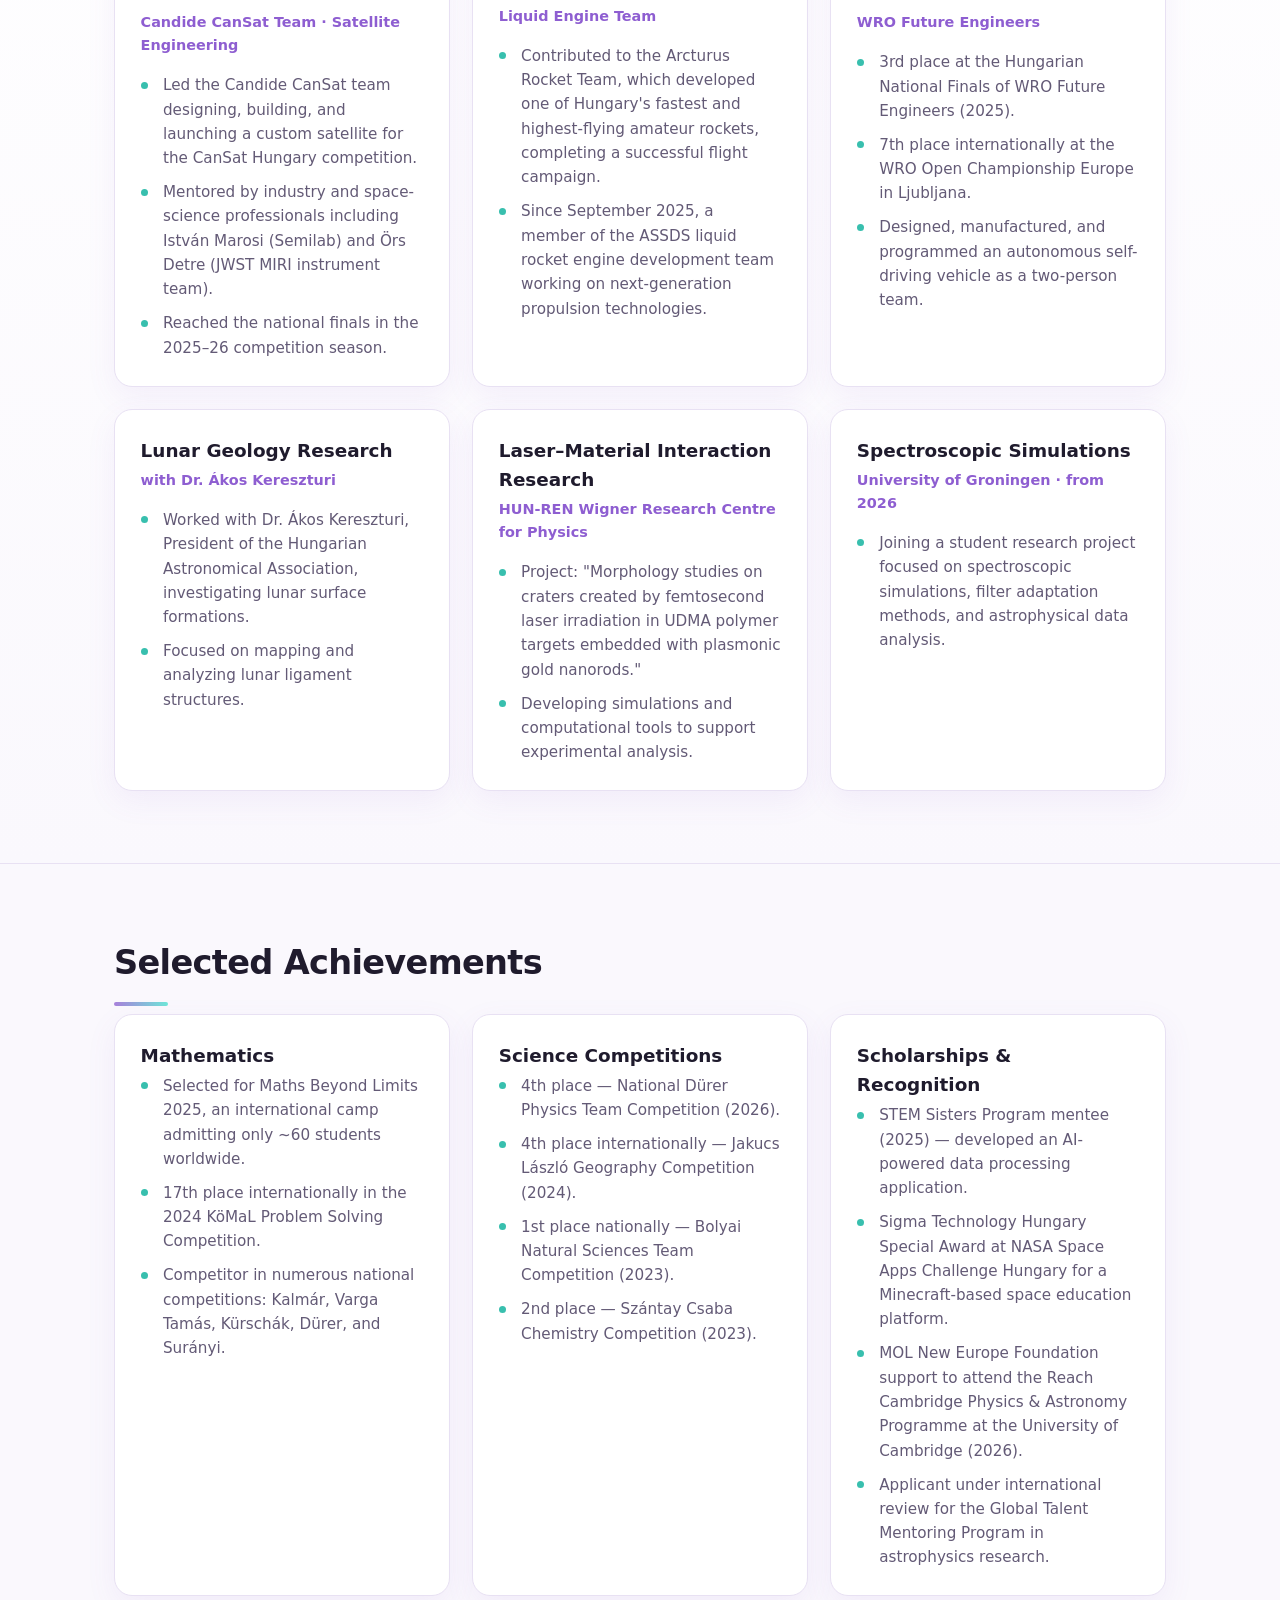
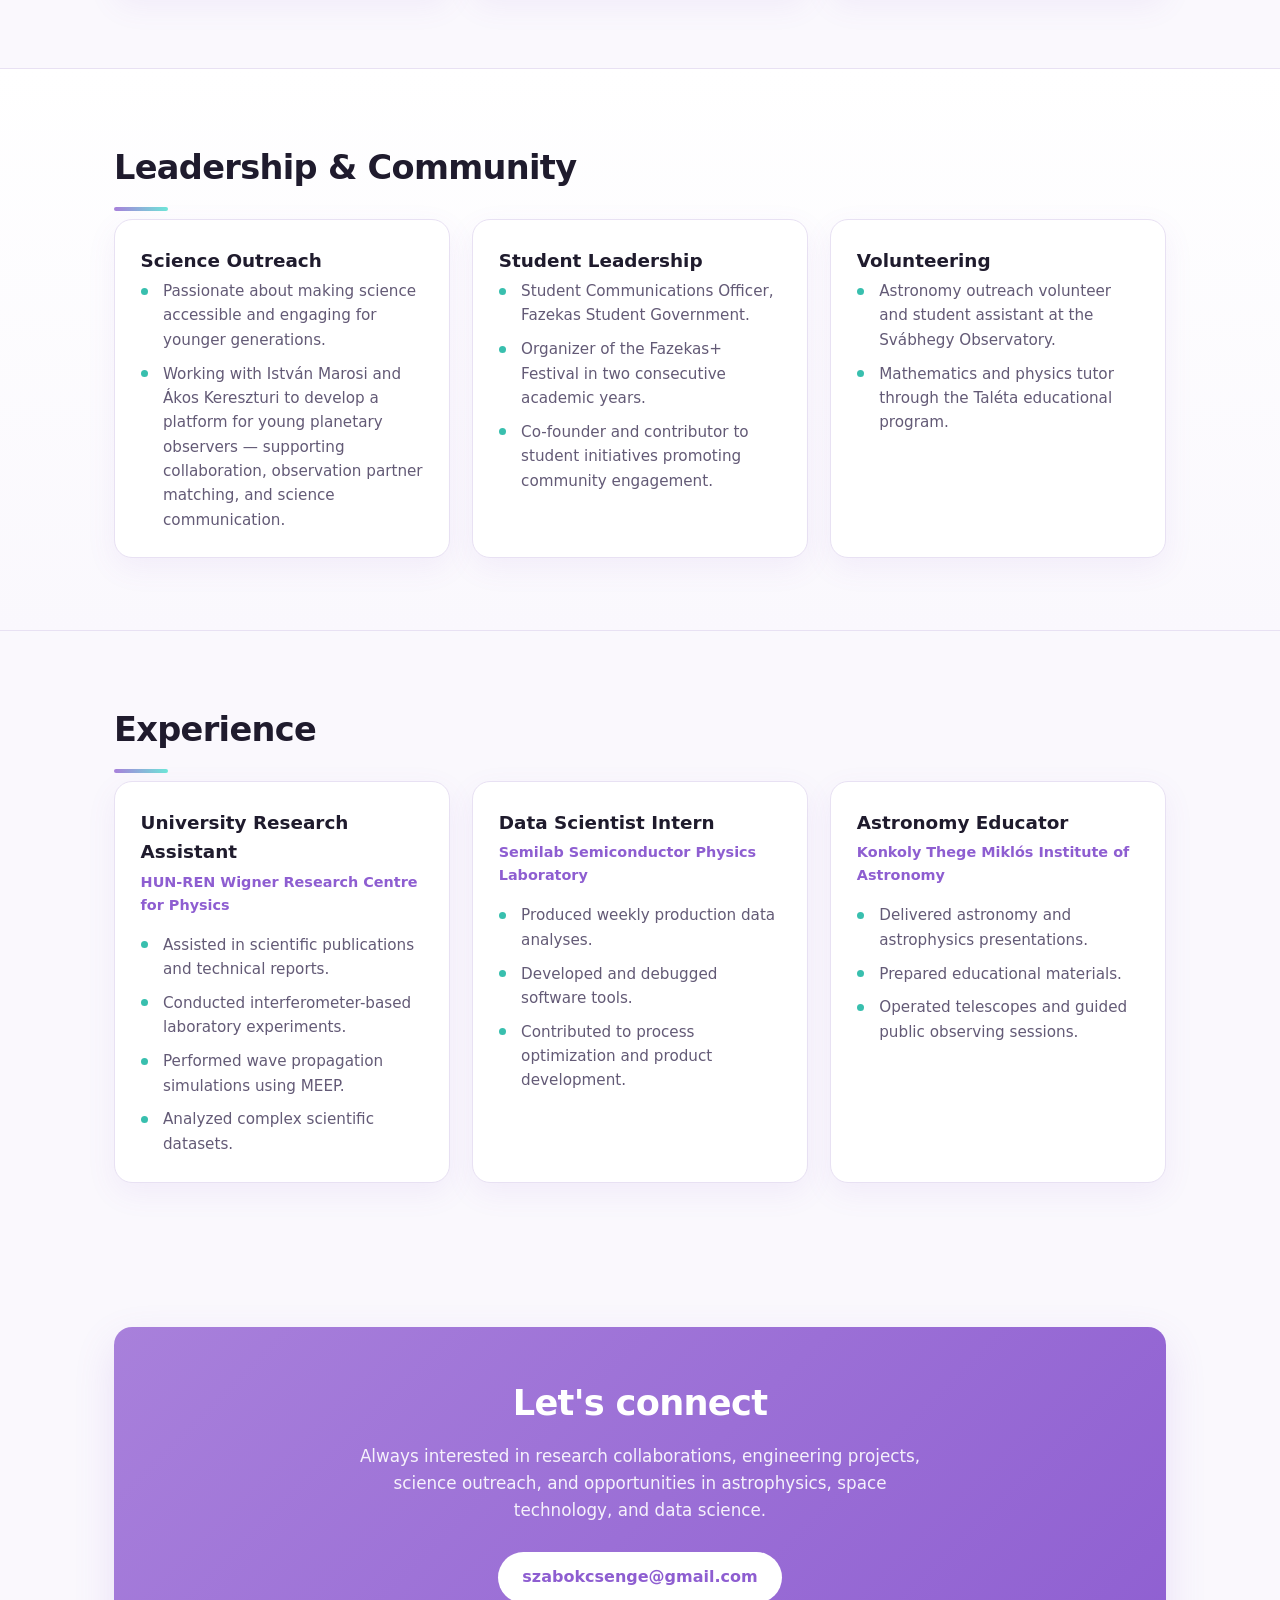
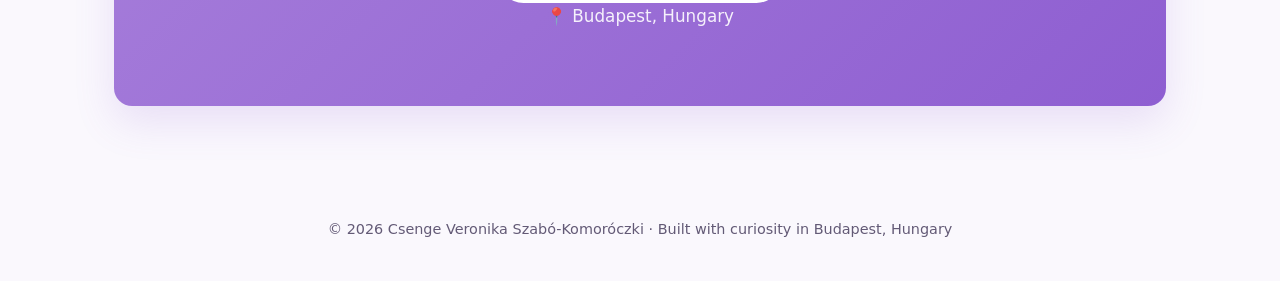
==== commit 3060e149: "Update index.html" ====
--- a/index.html
+++ b/index.html
@@ -16,6 +16,7 @@
         <a href="#achievements" class="nav-link">Achievements</a>
         <a href="#leadership" class="nav-link">Leadership</a>
         <a href="#experience" class="nav-link">Experience</a>
+        <a href="blog.html" class="nav-link">Blog</a>
         <a href="#contact" class="nav-link">Contact</a>
       </div>
     </div>
--- a/style.css
+++ b/style.css
@@ -0,0 +1,83 @@
+:root {
+  --primary: #a880db;
+  --primary-dark: #8e5ed1;
+  --primary-light: #d6c0f2;
+  --accent: #6ee7d8;
+  --accent-dark: #38bfae;
+  --bg: #faf8fd;
+  --surface: #ffffff;
+  --border: #e8e1f3;
+  --text: #1f1b2d;
+  --text-muted: #635a76;
+  --maxw: 1100px;
+  --radius: 18px;
+  --shadow: 0 10px 30px rgba(142, 94, 209, 0.08);
+  --shadow-hover: 0 16px 40px rgba(142, 94, 209, 0.16);
+}
+* { box-sizing: border-box; }
+body {
+  margin: 0;
+  background: var(--bg);
+  color: var(--text);
+  font-family: 'Inter', 'Segoe UI', system-ui, -apple-system, sans-serif;
+  line-height: 1.6;
+  -webkit-font-smoothing: antialiased;
+}
+/* Navbar */
+.nav { position: sticky; top: 0; z-index: 50; background: rgba(250,248,253,0.85); backdrop-filter: blur(12px); border-bottom: 1px solid var(--border); }
+.nav-inner { max-width: var(--maxw); margin: 0 auto; padding: 1rem 1.5rem; display: flex; align-items: center; justify-content: space-between; gap: 1rem; }
+.brand { font-weight: 700; font-size: 1.05rem; color: var(--text); text-decoration: none; letter-spacing: -0.01em; }
+.brand span { color: var(--primary-dark); }
+.nav-links { display: flex; gap: 0.35rem; flex-wrap: wrap; }
+.nav-link { color: var(--text-muted); text-decoration: none; font-size: 0.92rem; font-weight: 500; padding: 0.4rem 0.75rem; border-radius: 999px; transition: all 0.2s ease; }
+.nav-link:hover { color: var(--primary-dark); background: var(--primary-light); }
+/* Layout */
+.container { max-width: var(--maxw); margin: 0 auto; padding: 0 1.5rem; }
+.section { padding: 4.5rem 0; }
+.section-heading { font-size: clamp(1.6rem, 3vw, 2.1rem); font-weight: 700; letter-spacing: -0.02em; margin: 0 0 0.5rem; color: var(--text); }
+.section-heading::after { content: ''; display: block; width: 54px; height: 4px; margin-top: 0.75rem; border-radius: 999px; background: linear-gradient(90deg, var(--primary), var(--accent)); }
+.section-intro { color: var(--text-muted); max-width: 60ch; margin: 0.75rem 0 2.5rem; font-size: 1.02rem; }
+/* Hero */
+.hero { position: relative; overflow: hidden; background: radial-gradient(900px 500px at 85% -10%, var(--primary-light), transparent 60%), radial-gradient(700px 400px at 0% 20%, rgba(110,231,216,0.25), transparent 55%), var(--bg); padding: 6rem 0 5rem; border-bottom: 1px solid var(--border); }
+.hero-inner { max-width: var(--maxw); margin: 0 auto; padding: 0 1.5rem; }
+.hero-badge { display: inline-flex; align-items: center; gap: 0.5rem; background: var(--surface); border: 1px solid var(--border); color: var(--primary-dark); font-size: 0.85rem; font-weight: 600; padding: 0.4rem 0.9rem; border-radius: 999px; box-shadow: var(--shadow); }
+.hero-badge::before { content: ''; width: 8px; height: 8px; border-radius: 50%; background: var(--accent-dark); }
+.hero-name { font-size: clamp(2.2rem, 6vw, 3.8rem); font-weight: 800; letter-spacing: -0.03em; line-height: 1.05; margin: 1.5rem 0 0.5rem; background: linear-gradient(120deg, var(--text) 30%, var(--primary-dark)); -webkit-background-clip: text; background-clip: text; -webkit-text-fill-color: transparent; }
+.hero-role { font-size: clamp(1rem, 2.2vw, 1.25rem); font-weight: 600; color: var(--primary-dark); margin: 0 0 1rem; }
+.hero-tagline { font-size: clamp(1.05rem, 2.2vw, 1.3rem); color: var(--text-muted); max-width: 56ch; margin: 0 0 2rem; }
+.hero-actions { display: flex; gap: 0.9rem; flex-wrap: wrap; }
+.btn { display: inline-flex; align-items: center; gap: 0.5rem; font-size: 0.95rem; font-weight: 600; text-decoration: none; padding: 0.75rem 1.4rem; border-radius: 999px; transition: all 0.2s ease; cursor: pointer; border: 1px solid transparent; }
+.btn-primary { background: var(--primary); color: #fff; box-shadow: var(--shadow); }
+.btn-primary:hover { background: var(--primary-dark); box-shadow: var(--shadow-hover); transform: translateY(-2px); }
+.btn-ghost { background: var(--surface); color: var(--primary-dark); border-color: var(--border); }
+.btn-ghost:hover { border-color: var(--primary); transform: translateY(-2px); }
+/* About */
+.about-grid { display: grid; grid-template-columns: 1fr; gap: 1.5rem; }
+.about-text p { margin: 0 0 1.1rem; font-size: 1.05rem; color: var(--text); }
+.about-text p:first-child { font-size: 1.2rem; }
+.about-tags { display: flex; flex-wrap: wrap; gap: 0.6rem; margin-top: 1.5rem; }
+.tag { font-size: 0.85rem; font-weight: 600; color: var(--primary-dark); background: var(--primary-light); padding: 0.4rem 0.85rem; border-radius: 999px; }
+/* Cards */
+.alt-bg { background: linear-gradient(180deg, var(--surface), var(--bg)); border-top: 1px solid var(--border); border-bottom: 1px solid var(--border); }
+.card-grid { display: grid; grid-template-columns: repeat(auto-fit, minmax(300px, 1fr)); gap: 1.4rem; }
+.card { background: var(--surface); border: 1px solid var(--border); border-radius: var(--radius); padding: 1.6rem; box-shadow: var(--shadow); transition: transform 0.2s ease, box-shadow 0.2s ease, border-color 0.2s ease; }
+.card:hover { transform: translateY(-4px); box-shadow: var(--shadow-hover); border-color: var(--primary-light); }
+.card-title { font-size: 1.15rem; font-weight: 700; margin: 0 0 0.25rem; color: var(--text); }
+.card-subtitle { font-size: 0.9rem; font-weight: 600; color: var(--primary-dark); margin: 0 0 1rem; }
+.card-points { margin: 0; padding: 0; list-style: none; display: flex; flex-direction: column; gap: 0.6rem; }
+.card-points li { position: relative; padding-left: 1.4rem; color: var(--text-muted); font-size: 0.95rem; }
+.card-points li::before { content: ''; position: absolute; left: 0; top: 0.55em; width: 7px; height: 7px; border-radius: 50%; background: var(--accent-dark); }
+/* Contact */
+.contact-card { background: linear-gradient(135deg, var(--primary), var(--primary-dark)); border-radius: var(--radius); padding: 3rem 2rem; color: #fff; text-align: center; box-shadow: var(--shadow-hover); }
+.contact-card h2 { font-size: clamp(1.6rem, 3vw, 2.2rem); margin: 0 0 0.75rem; font-weight: 800; letter-spacing: -0.02em; }
+.contact-card p { max-width: 55ch; margin: 0 auto 1.75rem; color: rgba(255,255,255,0.9); font-size: 1.05rem; }
+.contact-actions { display: flex; gap: 0.9rem; flex-wrap: wrap; justify-content: center; }
+.contact-btn { display: inline-flex; align-items: center; gap: 0.5rem; background: #fff; color: var(--primary-dark); text-decoration: none; font-weight: 600; padding: 0.8rem 1.5rem; border-radius: 999px; transition: all 0.2s ease; }
+.contact-btn:hover { background: var(--accent); color: var(--text); transform: translateY(-2px); }
+.contact-meta { margin-top: 1.75rem; font-size: 0.9rem; color: rgba(255,255,255,0.8); }
+/* Footer */
+.footer { padding: 2.5rem 1.5rem; text-align: center; color: var(--text-muted); font-size: 0.9rem; }
+/* Responsive */
+@media (min-width: 900px) {
+  .about-grid { grid-template-columns: 1.5fr 1fr; align-items: start; gap: 3rem; }
+}
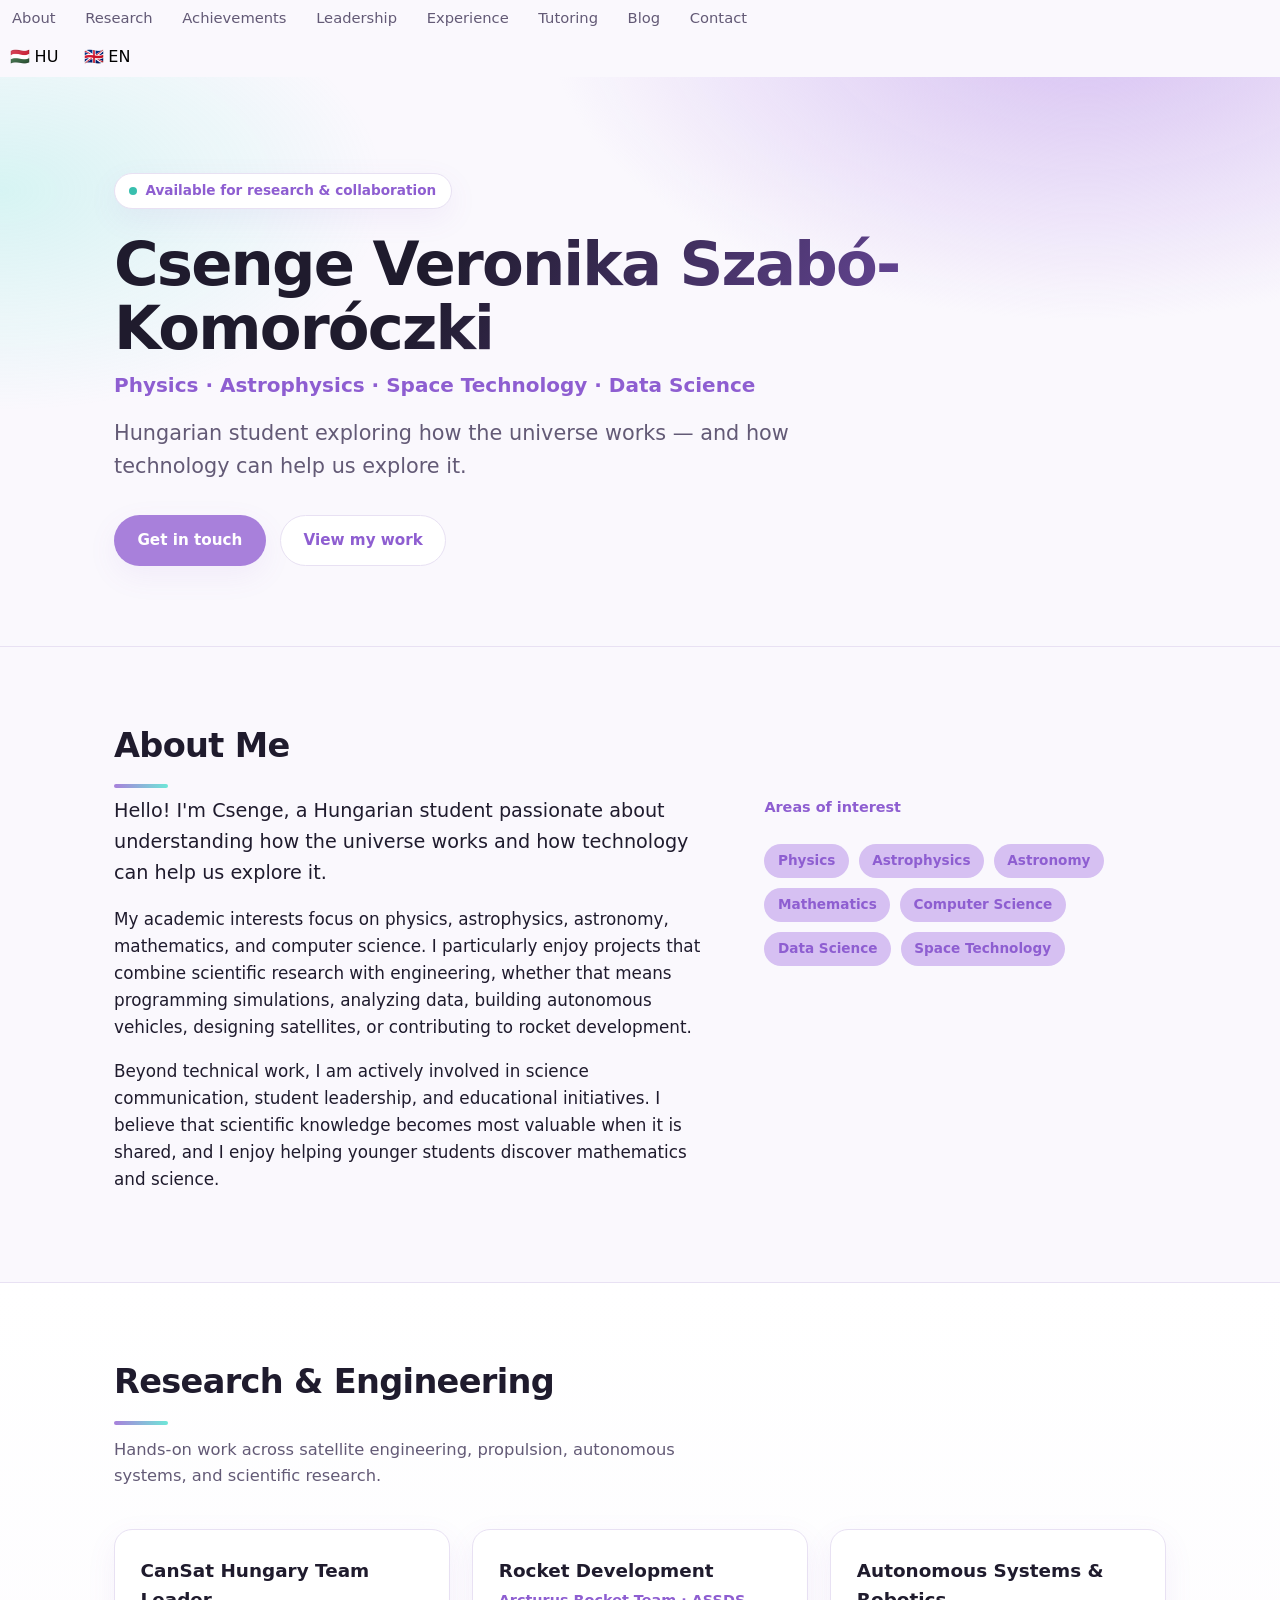
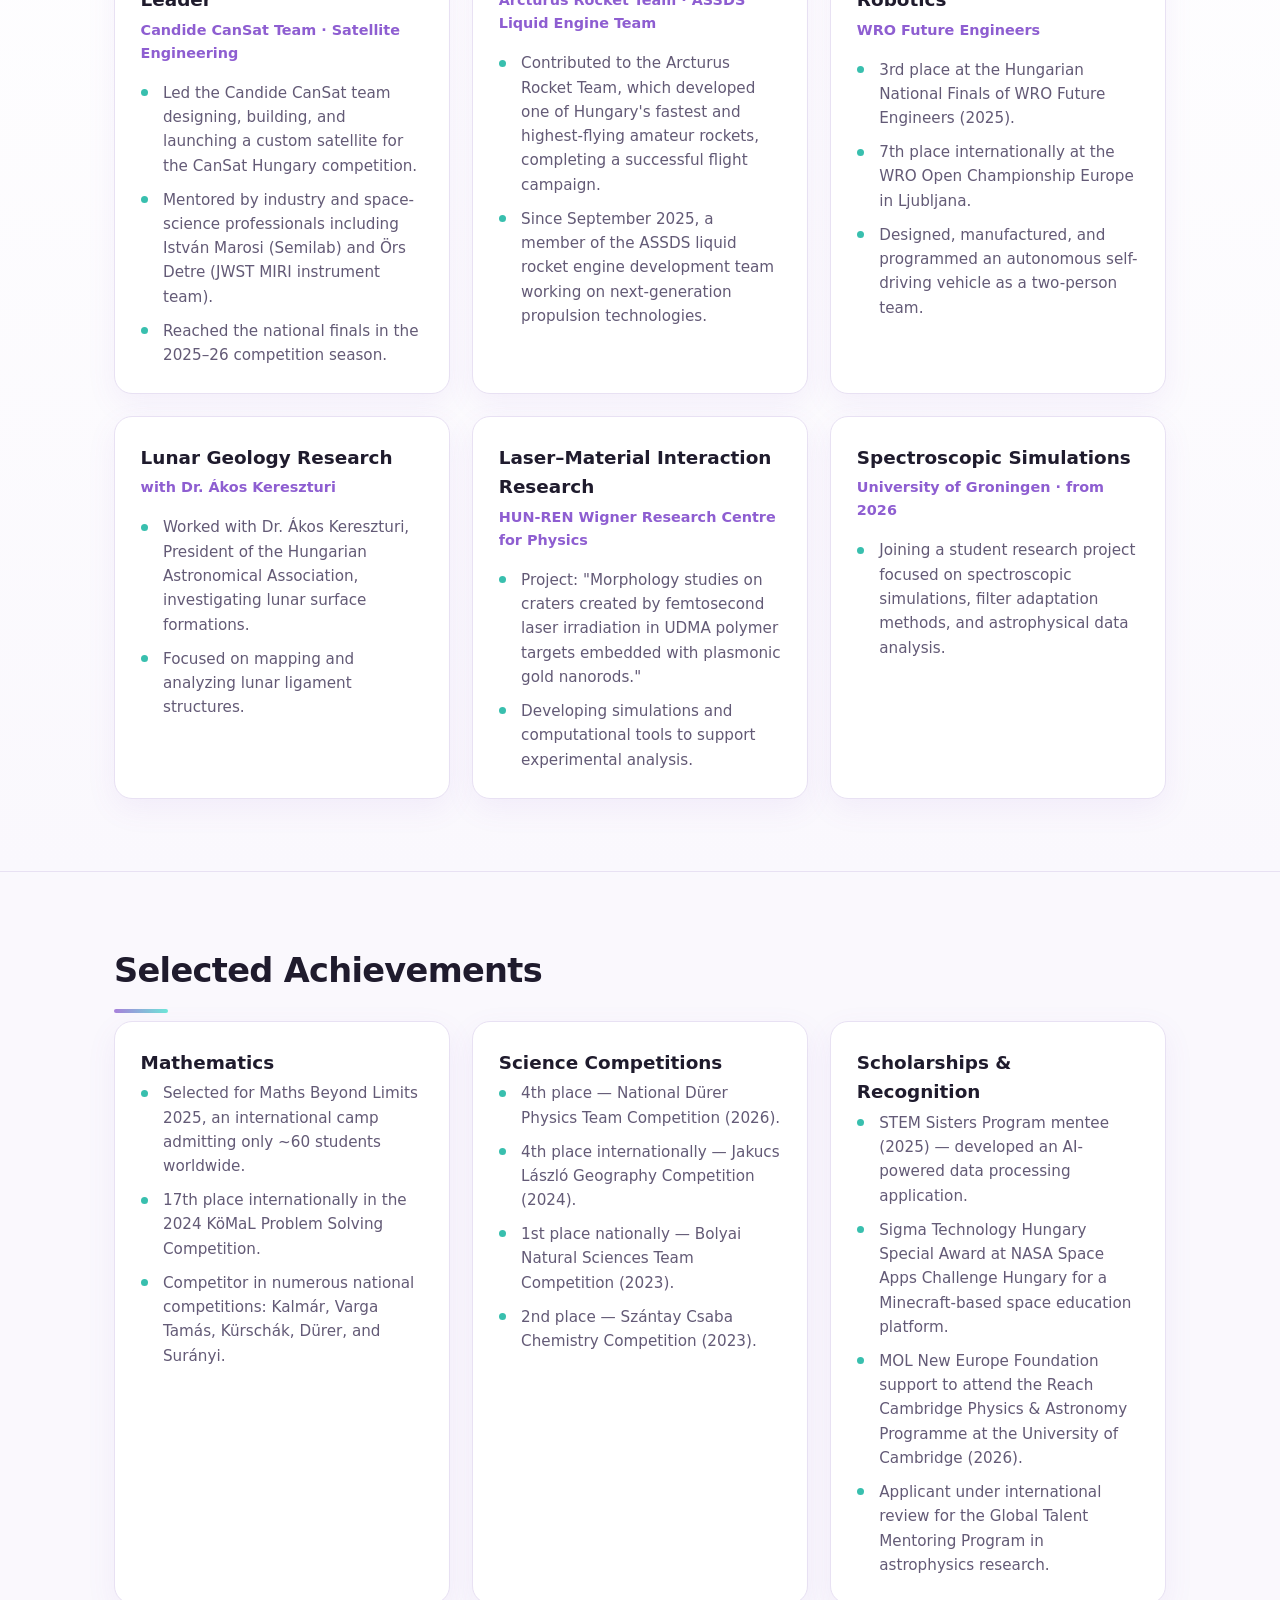
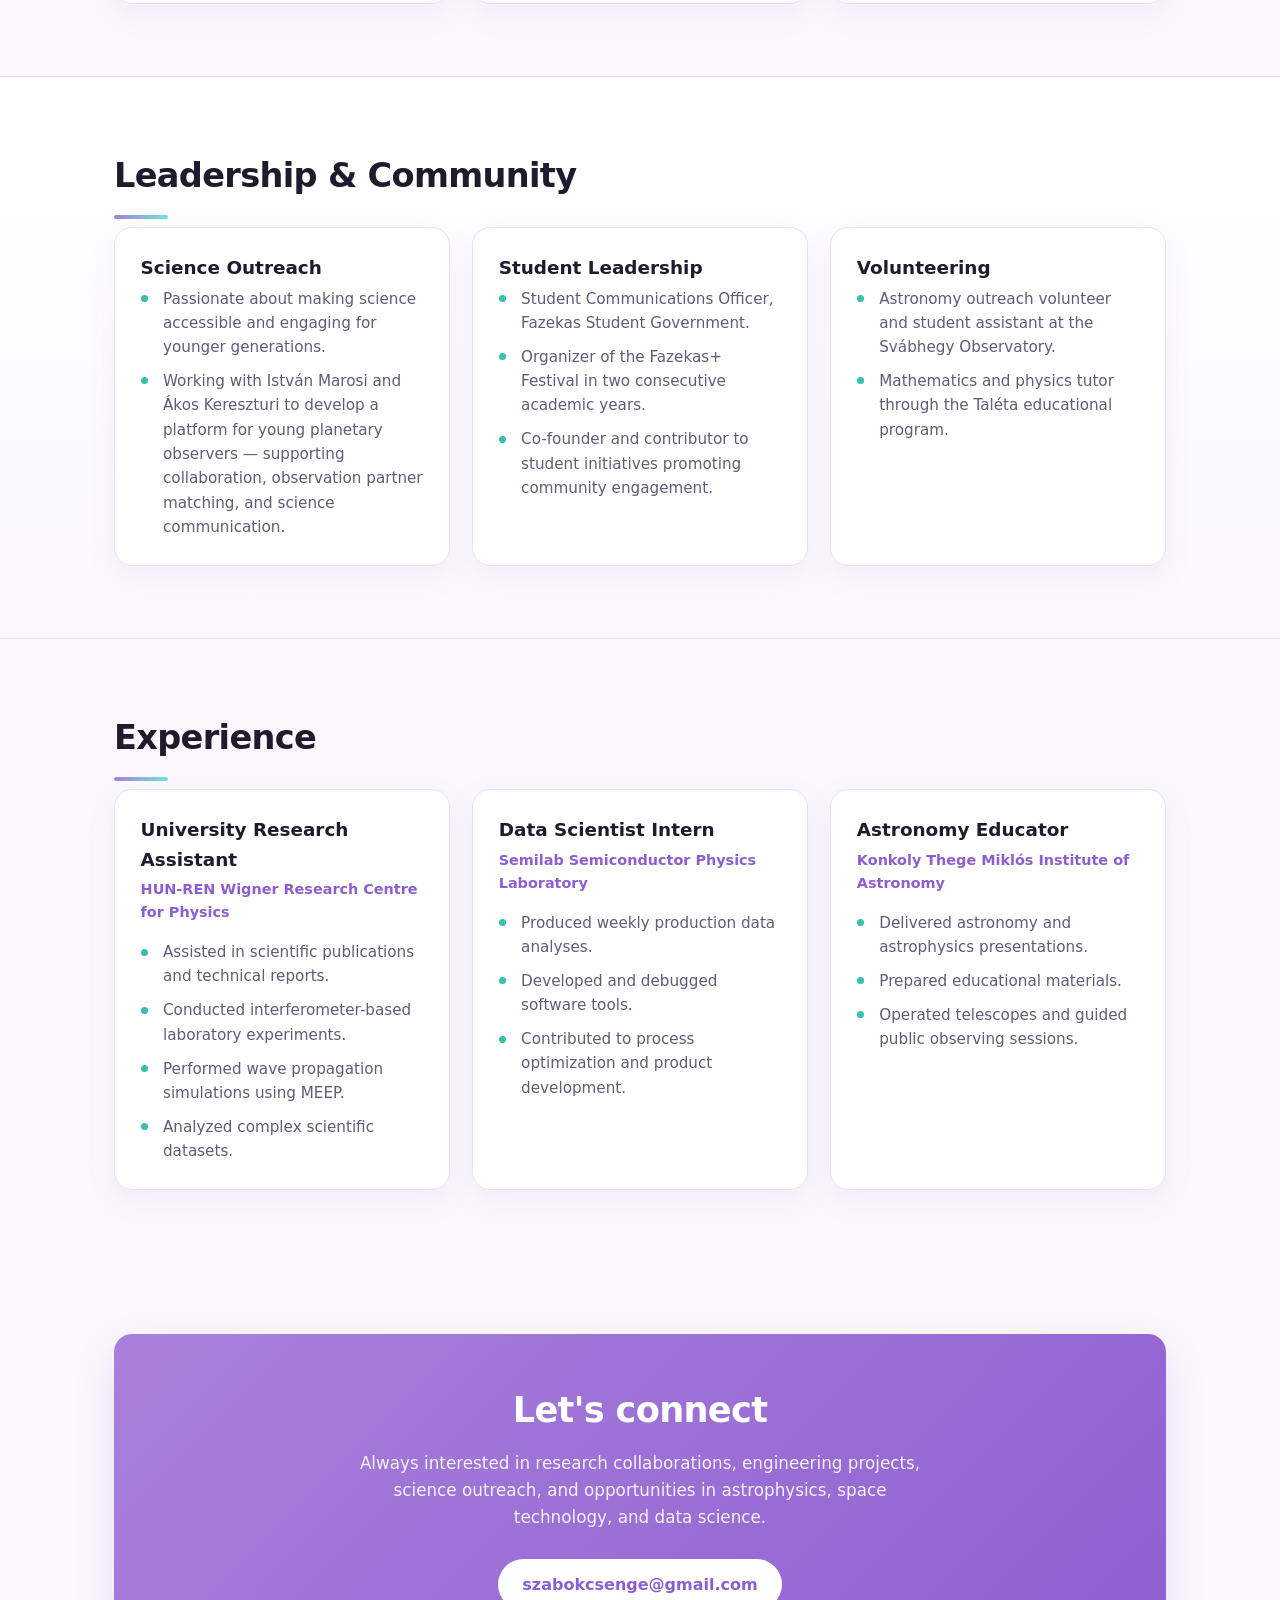
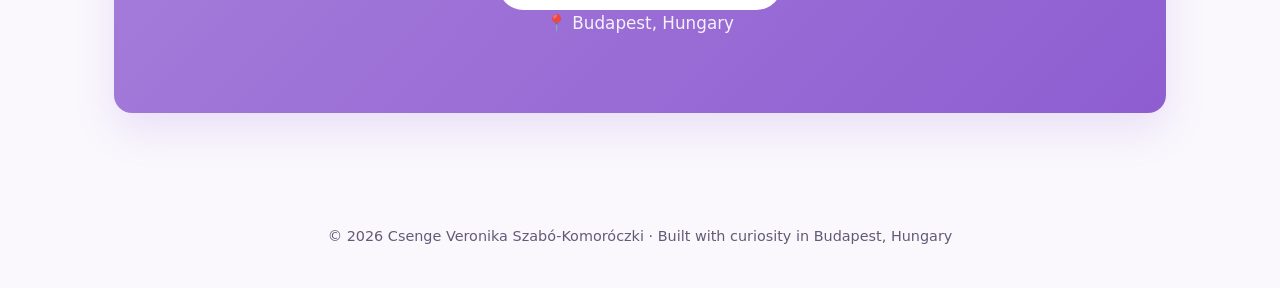
==== commit 78224bf7: "Update index.html" ====
--- a/index.html
+++ b/index.html
@@ -7,20 +7,40 @@
 <link rel="stylesheet" href="style.css">
 </head>
 <body>
-  <nav class="nav">
-    <div class="nav-inner">
-      <a href="#top" class="brand">Csenge <span>Szabó-Komoróczki</span></a>
-      <div class="nav-links">
-        <a href="#about" class="nav-link">About</a>
-        <a href="#research" class="nav-link">Research</a>
-        <a href="#achievements" class="nav-link">Achievements</a>
-        <a href="#leadership" class="nav-link">Leadership</a>
-        <a href="#experience" class="nav-link">Experience</a>
-        <a href="blog.html" class="nav-link">Blog</a>
-        <a href="#contact" class="nav-link">Contact</a>
-      </div>
-    </div>
-  </nav>
+  <div class="nav-actions">
+
+  <div class="nav-links">
+    <a href="#about" class="nav-link">About</a>
+    <a href="#research" class="nav-link">Research</a>
+    <a href="#achievements" class="nav-link">Achievements</a>
+    <a href="#leadership" class="nav-link">Leadership</a>
+    <a href="#experience" class="nav-link">Experience</a>
+    <a href="tutoring.html" class="nav-link" data-i18n="navTutoring">
+      Tutoring
+    </a>
+    <a href="blog.html" class="nav-link">Blog</a>
+    <a href="#contact" class="nav-link">Contact</a>
+  </div>
+
+  <div class="language-switcher" aria-label="Language selector">
+    <button
+      type="button"
+      data-language="hu"
+      aria-label="Magyar"
+    >
+      🇭🇺 <span>HU</span>
+    </button>
+
+    <button
+      type="button"
+      data-language="en"
+      aria-label="English"
+    >
+      🇬🇧 <span>EN</span>
+    </button>
+  </div>
+
+</div>
 
   <header id="top" class="hero">
     <div class="hero-inner">
--- a/style.css
+++ b/style.css
@@ -81,3 +81,151 @@
 @media (min-width: 900px) {
   .about-grid { grid-template-columns: 1.5fr 1fr; align-items: start; gap: 3rem; }
 }
+
+/* =========================
+   LANGUAGE SWITCHER
+   ========================= */
+
+.nav-right {
+    display: flex;
+    align-items: center;
+    gap: 1.5rem;
+}
+
+.language-switcher {
+    display: flex;
+    align-items: center;
+    gap: 0.35rem;
+}
+
+.language-switcher button {
+    border: 1px solid transparent;
+    background: transparent;
+
+    font: inherit;
+    cursor: pointer;
+
+    display: flex;
+    align-items: center;
+    gap: 0.3rem;
+
+    padding: 0.4rem 0.55rem;
+
+    border-radius: 0.5rem;
+
+    transition:
+        background-color 0.2s ease,
+        border-color 0.2s ease,
+        transform 0.2s ease;
+}
+
+.language-switcher button:hover {
+    transform: translateY(-1px);
+}
+
+.language-switcher button.active {
+    border-color: currentColor;
+}
+
+
+/* =========================
+   ACTIVE NAVIGATION ITEM
+   ========================= */
+
+.nav-links a.active-page {
+    font-weight: 700;
+}
+
+
+/* =========================
+   TUTORING PAGE
+   ========================= */
+
+.tutoring-page {
+    min-height: 70vh;
+}
+
+.tutoring-hero {
+    max-width: 900px;
+
+    margin: 0 auto;
+
+    padding:
+        6rem
+        1.5rem
+        3rem;
+
+    text-align: center;
+}
+
+.tutoring-hero h1 {
+    margin-bottom: 1rem;
+}
+
+.tutoring-intro {
+    max-width: 700px;
+
+    margin: 0 auto;
+
+    font-size: 1.15rem;
+    line-height: 1.7;
+}
+
+
+.tutoring-content {
+    width: min(100% - 3rem, 900px);
+
+    margin: 0 auto 5rem;
+
+    display: grid;
+    gap: 1.5rem;
+}
+
+
+.tutoring-card {
+    padding: 2rem;
+
+    border-radius: 1rem;
+
+    border: 1px solid rgba(127, 127, 127, 0.25);
+}
+
+.tutoring-card h2 {
+    margin-bottom: 1rem;
+}
+
+.tutoring-card p {
+    line-height: 1.7;
+}
+
+
+.tutoring-coming-soon {
+    text-align: center;
+
+    font-weight: 600;
+}
+
+
+/* =========================
+   MOBILE
+   ========================= */
+
+@media (max-width: 700px) {
+
+    .nav-right {
+        gap: 0.75rem;
+    }
+
+    .language-switcher span {
+        display: none;
+    }
+
+    .language-switcher button {
+        padding: 0.4rem;
+    }
+
+    .tutoring-hero {
+        padding-top: 4rem;
+    }
+
+}
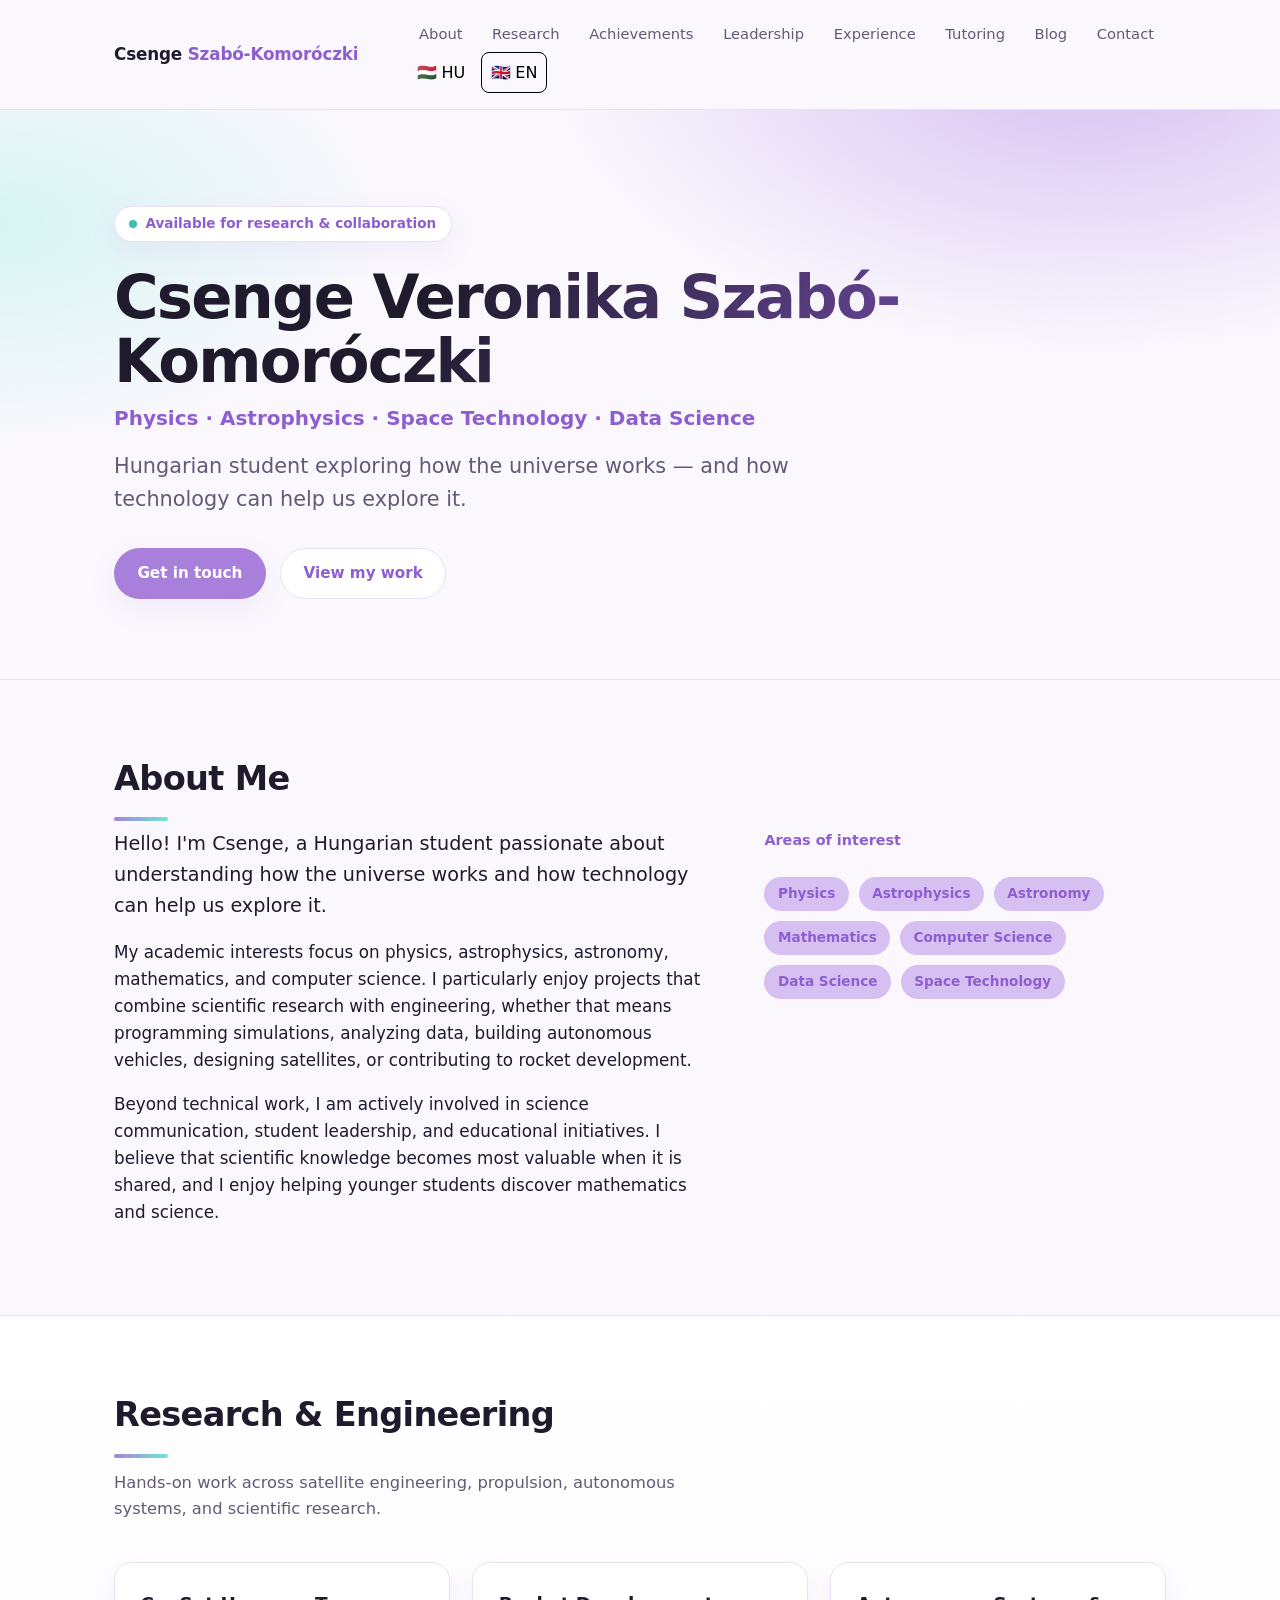
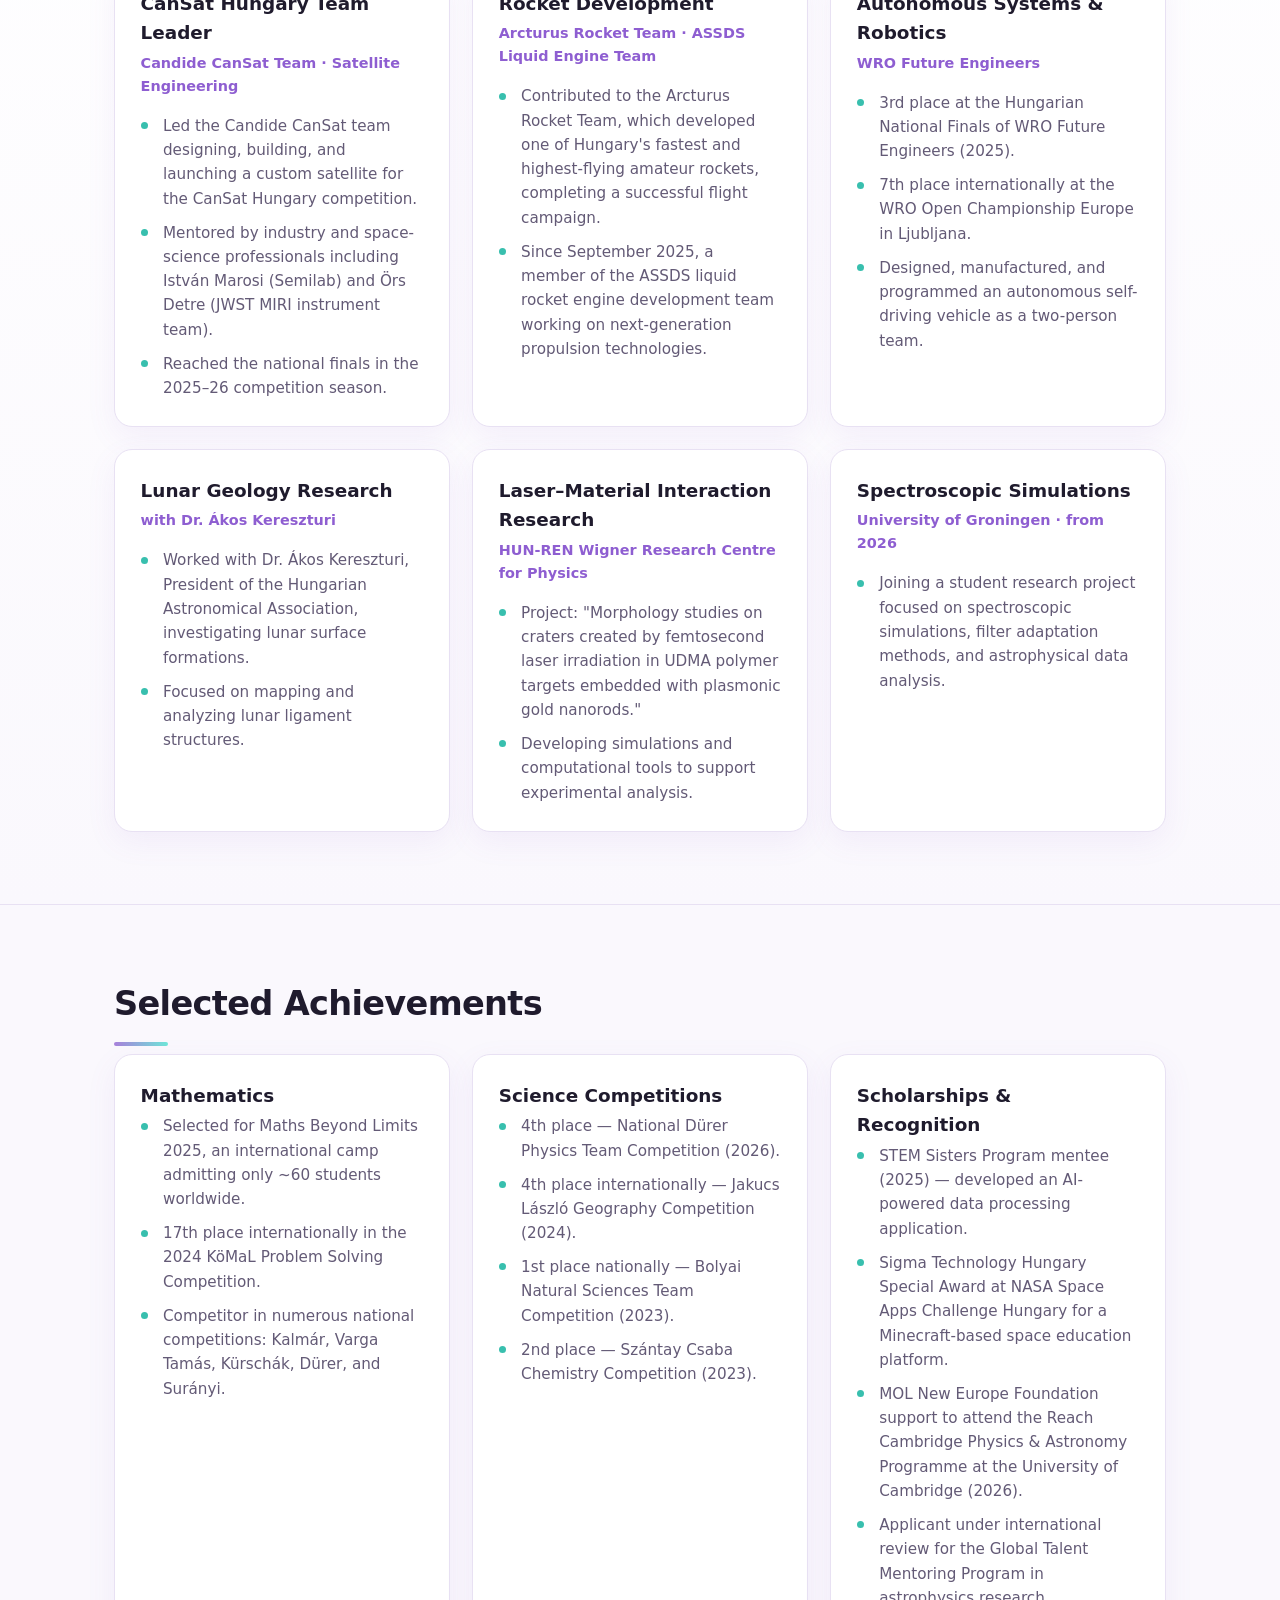
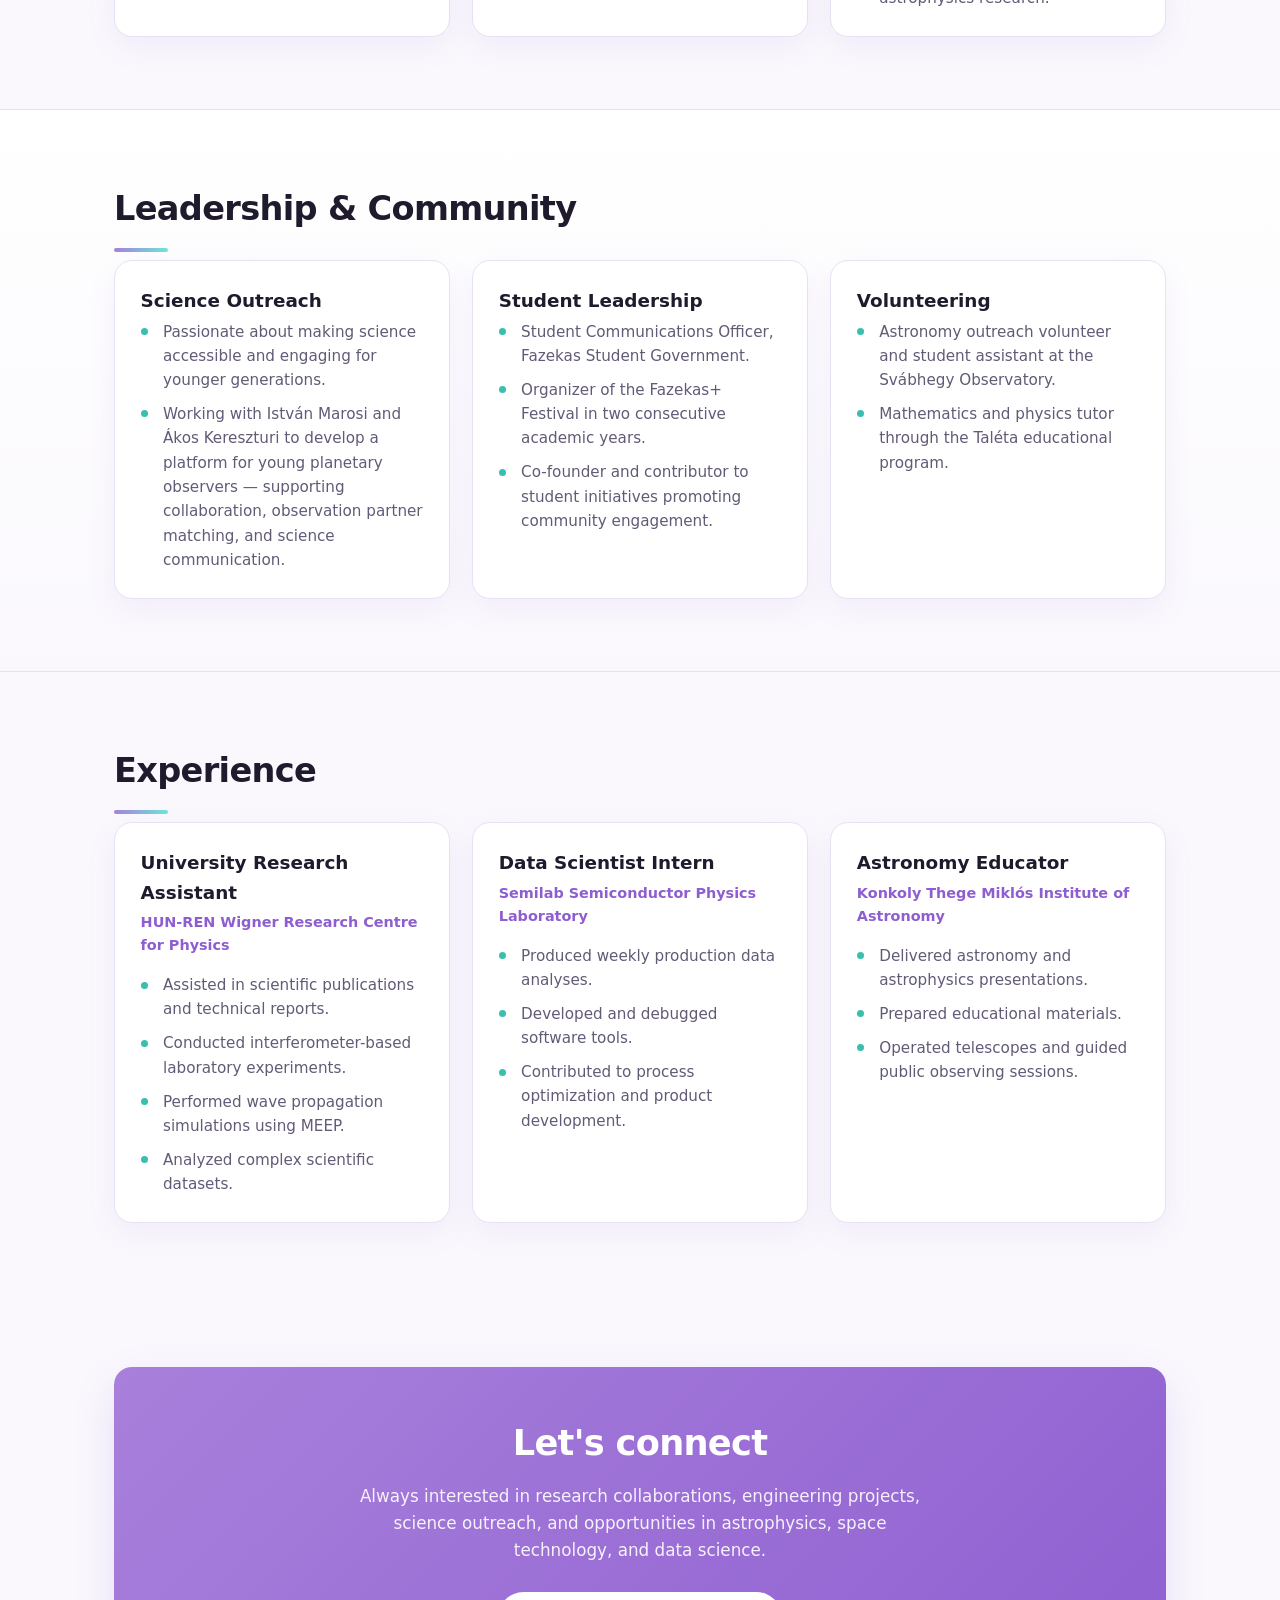
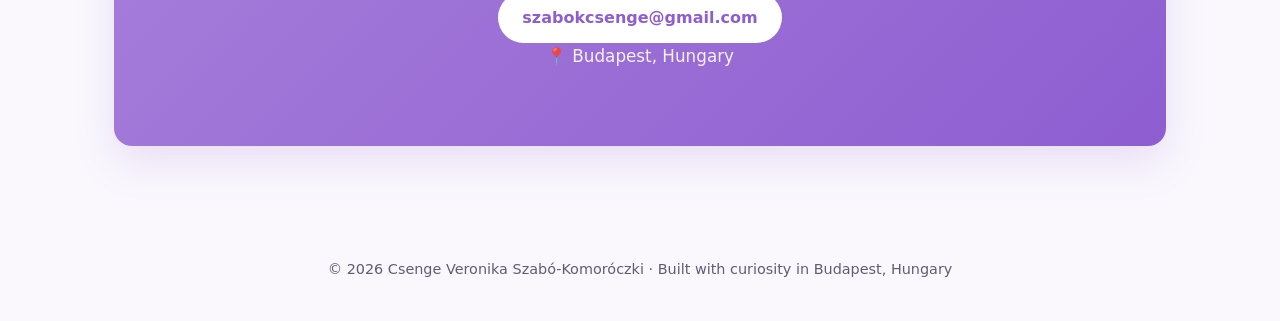
==== commit a9a26b8f: "Update index.html" ====
--- a/index.html
+++ b/index.html
@@ -5,42 +5,54 @@
 <meta name="viewport" content="width=device-width, initial-scale=1.0" />
 <title>Csenge Szabo </title>
 <link rel="stylesheet" href="style.css">
+<script src="translations.js" defer></script>
 </head>
 <body>
-  <div class="nav-actions">
-
-  <div class="nav-links">
-    <a href="#about" class="nav-link">About</a>
-    <a href="#research" class="nav-link">Research</a>
-    <a href="#achievements" class="nav-link">Achievements</a>
-    <a href="#leadership" class="nav-link">Leadership</a>
-    <a href="#experience" class="nav-link">Experience</a>
-    <a href="tutoring.html" class="nav-link" data-i18n="navTutoring">
-      Tutoring
-    </a>
-    <a href="blog.html" class="nav-link">Blog</a>
-    <a href="#contact" class="nav-link">Contact</a>
-  </div>
-
-  <div class="language-switcher" aria-label="Language selector">
-    <button
-      type="button"
-      data-language="hu"
-      aria-label="Magyar"
-    >
-      🇭🇺 <span>HU</span>
-    </button>
-
-    <button
-      type="button"
-      data-language="en"
-      aria-label="English"
-    >
-      🇬🇧 <span>EN</span>
-    </button>
-  </div>
-
-</div>
+
+  <nav class="nav">
+    <div class="nav-inner">
+
+      <a class="brand" href="index.html">
+        Csenge <span>Szabó-Komoróczki</span>
+      </a>
+
+      <div class="nav-actions">
+
+        <div class="nav-links">
+          <a href="#about" class="nav-link">About</a>
+          <a href="#research" class="nav-link">Research</a>
+          <a href="#achievements" class="nav-link">Achievements</a>
+          <a href="#leadership" class="nav-link">Leadership</a>
+          <a href="#experience" class="nav-link">Experience</a>
+          <a href="tutoring.html" class="nav-link" data-i18n="navTutoring">
+            Tutoring
+          </a>
+          <a href="blog.html" class="nav-link" data-i18n="navBlog">Blog</a>
+          <a href="#contact" class="nav-link">Contact</a>
+        </div>
+
+        <div class="language-switcher" aria-label="Language selector">
+          <button
+            type="button"
+            data-language="hu"
+            aria-label="Magyar"
+          >
+            🇭🇺 <span>HU</span>
+          </button>
+
+          <button
+            type="button"
+            data-language="en"
+            aria-label="English"
+          >
+            🇬🇧 <span>EN</span>
+          </button>
+        </div>
+
+      </div>
+
+    </div>
+  </nav>
 
   <header id="top" class="hero">
     <div class="hero-inner">
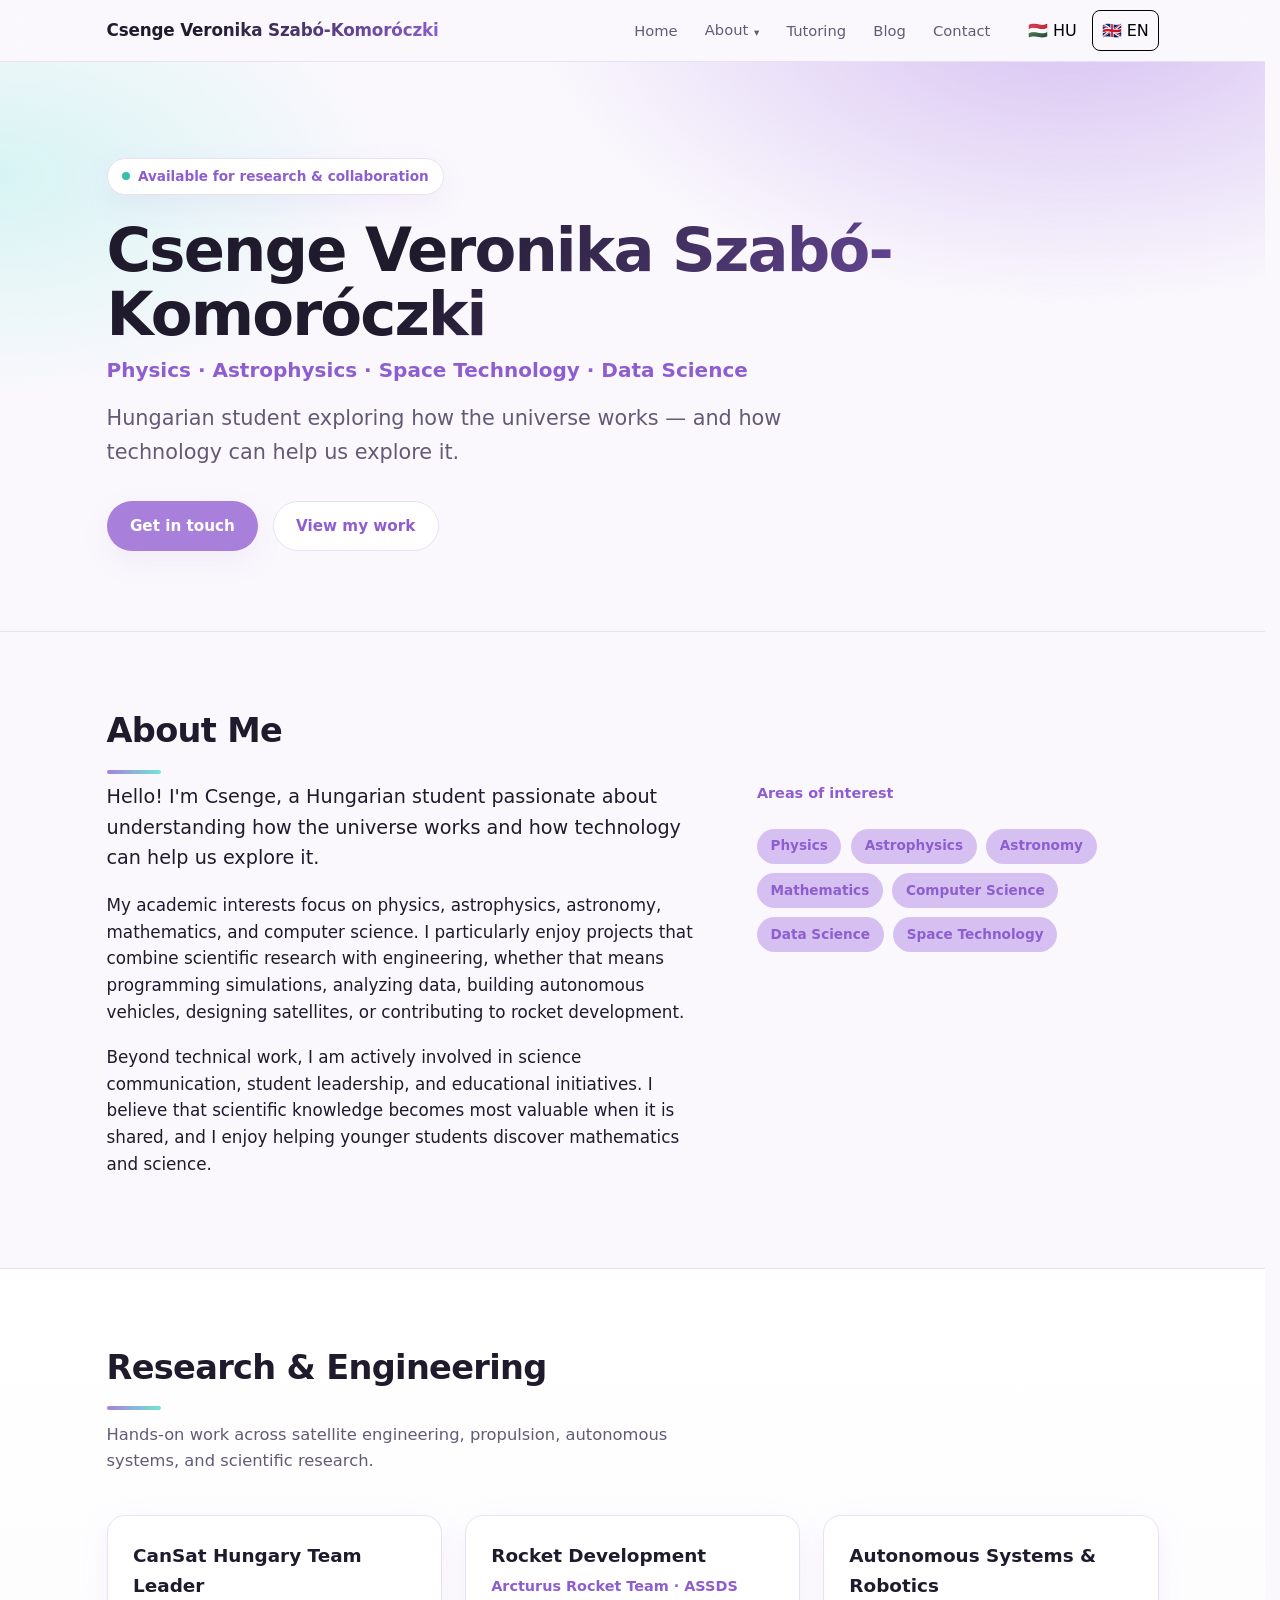
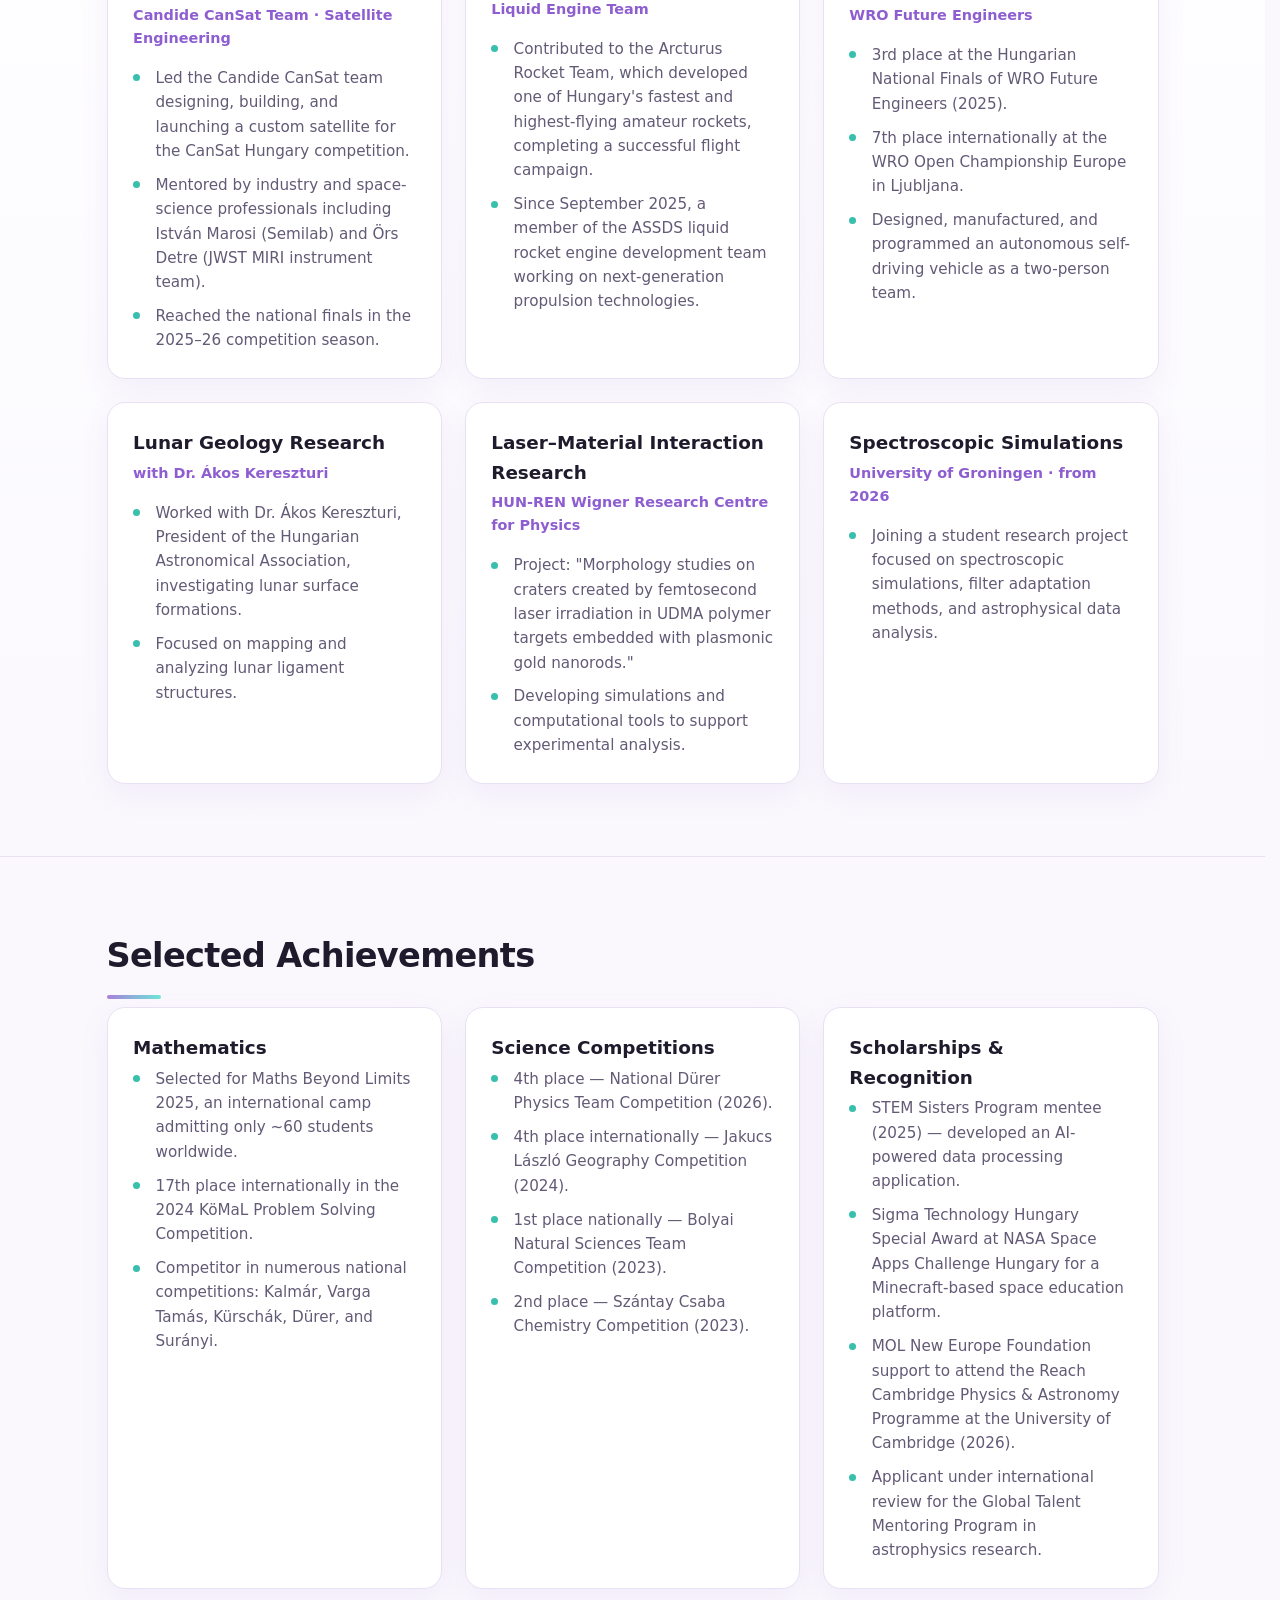
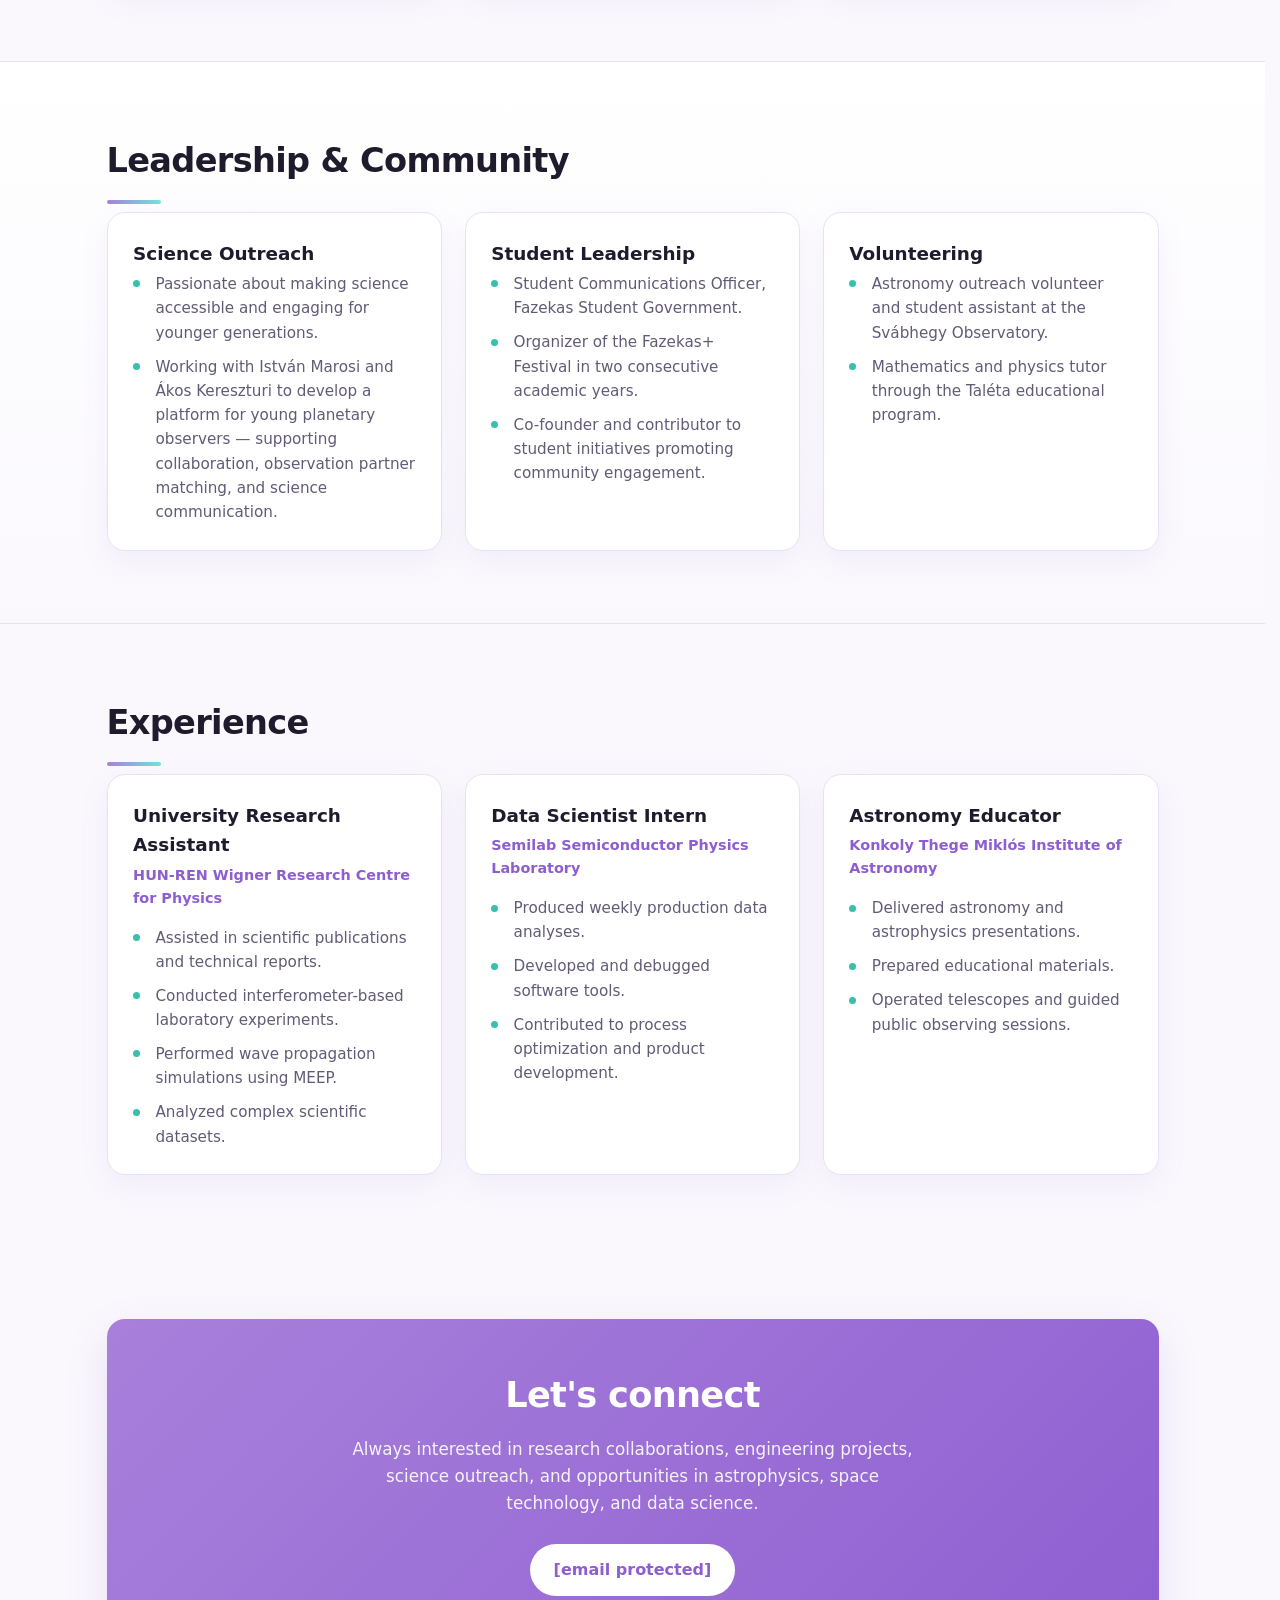
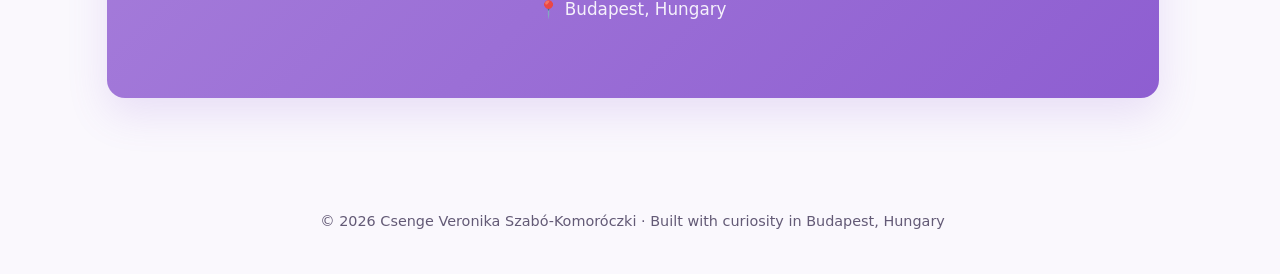
==== commit 2f06655c: "Add files via upload" ====
--- a/index.html
+++ b/index.html
@@ -1,270 +1,281 @@
-<!DOCTYPE html>
-<html lang="en">
-<head>
-<meta charset="UTF-8" />
-<meta name="viewport" content="width=device-width, initial-scale=1.0" />
-<title>Csenge Szabo </title>
-<link rel="stylesheet" href="style.css">
-<script src="translations.js" defer></script>
-</head>
-<body>
-
-  <nav class="nav">
-    <div class="nav-inner">
-
-      <a class="brand" href="index.html">
-        Csenge <span>Szabó-Komoróczki</span>
-      </a>
-
-      <div class="nav-actions">
-
-        <div class="nav-links">
-          <a href="#about" class="nav-link">About</a>
-          <a href="#research" class="nav-link">Research</a>
-          <a href="#achievements" class="nav-link">Achievements</a>
-          <a href="#leadership" class="nav-link">Leadership</a>
-          <a href="#experience" class="nav-link">Experience</a>
-          <a href="tutoring.html" class="nav-link" data-i18n="navTutoring">
-            Tutoring
-          </a>
-          <a href="blog.html" class="nav-link" data-i18n="navBlog">Blog</a>
-          <a href="#contact" class="nav-link">Contact</a>
-        </div>
-
-        <div class="language-switcher" aria-label="Language selector">
-          <button
-            type="button"
-            data-language="hu"
-            aria-label="Magyar"
-          >
-            🇭🇺 <span>HU</span>
-          </button>
-
-          <button
-            type="button"
-            data-language="en"
-            aria-label="English"
-          >
-            🇬🇧 <span>EN</span>
-          </button>
-        </div>
-
-      </div>
-
-    </div>
-  </nav>
-
-  <header id="top" class="hero">
-    <div class="hero-inner">
-      <span class="hero-badge">Available for research &amp; collaboration</span>
-      <h1 class="hero-name">Csenge Veronika Szabó-Komoróczki</h1>
-      <p class="hero-role">Physics · Astrophysics · Space Technology · Data Science</p>
-      <p class="hero-tagline">Hungarian student exploring how the universe works — and how technology can help us explore it.</p>
-      <div class="hero-actions">
-        <a href="#contact" class="btn btn-primary">Get in touch</a>
-        <a href="#research" class="btn btn-ghost">View my work</a>
-      </div>
-    </div>
-  </header>
-
-  <section id="about" class="section">
-    <div class="container">
-      <h2 class="section-heading">About Me</h2>
-      <div class="about-grid">
-        <div class="about-text">
-          <p>Hello! I'm Csenge, a Hungarian student passionate about understanding how the universe works and how technology can help us explore it.</p>
-          <p>My academic interests focus on physics, astrophysics, astronomy, mathematics, and computer science. I particularly enjoy projects that combine scientific research with engineering, whether that means programming simulations, analyzing data, building autonomous vehicles, designing satellites, or contributing to rocket development.</p>
-          <p>Beyond technical work, I am actively involved in science communication, student leadership, and educational initiatives. I believe that scientific knowledge becomes most valuable when it is shared, and I enjoy helping younger students discover mathematics and science.</p>
-        </div>
-        <div>
-          <p class="card-subtitle">Areas of interest</p>
-          <div class="about-tags">
-            <span class="tag">Physics</span>
-            <span class="tag">Astrophysics</span>
-            <span class="tag">Astronomy</span>
-            <span class="tag">Mathematics</span>
-            <span class="tag">Computer Science</span>
-            <span class="tag">Data Science</span>
-            <span class="tag">Space Technology</span>
-          </div>
-        </div>
-      </div>
-    </div>
-  </section>
-
-  <section id="research" class="section alt-bg">
-    <div class="container">
-      <h2 class="section-heading">Research &amp; Engineering</h2>
-      <p class="section-intro">Hands-on work across satellite engineering, propulsion, autonomous systems, and scientific research.</p>
-      <div class="card-grid">
-        <article class="card">
-          <h3 class="card-title">CanSat Hungary Team Leader</h3>
-          <p class="card-subtitle">Candide CanSat Team · Satellite Engineering</p>
-          <ul class="card-points">
-            <li>Led the Candide CanSat team designing, building, and launching a custom satellite for the CanSat Hungary competition.</li>
-            <li>Mentored by industry and space-science professionals including István Marosi (Semilab) and Örs Detre (JWST MIRI instrument team).</li>
-            <li>Reached the national finals in the 2025–26 competition season.</li>
-          </ul>
-        </article>
-        <article class="card">
-          <h3 class="card-title">Rocket Development</h3>
-          <p class="card-subtitle">Arcturus Rocket Team · ASSDS Liquid Engine Team</p>
-          <ul class="card-points">
-            <li>Contributed to the Arcturus Rocket Team, which developed one of Hungary's fastest and highest-flying amateur rockets, completing a successful flight campaign.</li>
-            <li>Since September 2025, a member of the ASSDS liquid rocket engine development team working on next-generation propulsion technologies.</li>
-          </ul>
-        </article>
-        <article class="card">
-          <h3 class="card-title">Autonomous Systems &amp; Robotics</h3>
-          <p class="card-subtitle">WRO Future Engineers</p>
-          <ul class="card-points">
-            <li>3rd place at the Hungarian National Finals of WRO Future Engineers (2025).</li>
-            <li>7th place internationally at the WRO Open Championship Europe in Ljubljana.</li>
-            <li>Designed, manufactured, and programmed an autonomous self-driving vehicle as a two-person team.</li>
-          </ul>
-        </article>
-        <article class="card">
-          <h3 class="card-title">Lunar Geology Research</h3>
-          <p class="card-subtitle">with Dr. Ákos Kereszturi</p>
-          <ul class="card-points">
-            <li>Worked with Dr. Ákos Kereszturi, President of the Hungarian Astronomical Association, investigating lunar surface formations.</li>
-            <li>Focused on mapping and analyzing lunar ligament structures.</li>
-          </ul>
-        </article>
-        <article class="card">
-          <h3 class="card-title">Laser–Material Interaction Research</h3>
-          <p class="card-subtitle">HUN-REN Wigner Research Centre for Physics</p>
-          <ul class="card-points">
-            <li>Project: "Morphology studies on craters created by femtosecond laser irradiation in UDMA polymer targets embedded with plasmonic gold nanorods."</li>
-            <li>Developing simulations and computational tools to support experimental analysis.</li>
-          </ul>
-        </article>
-        <article class="card">
-          <h3 class="card-title">Spectroscopic Simulations</h3>
-          <p class="card-subtitle">University of Groningen · from 2026</p>
-          <ul class="card-points">
-            <li>Joining a student research project focused on spectroscopic simulations, filter adaptation methods, and astrophysical data analysis.</li>
-          </ul>
-        </article>
-      </div>
-    </div>
-  </section>
-
-  <section id="achievements" class="section">
-    <div class="container">
-      <h2 class="section-heading">Selected Achievements</h2>
-      <div class="card-grid">
-        <article class="card">
-          <h3 class="card-title">Mathematics</h3>
-          <ul class="card-points">
-            <li>Selected for Maths Beyond Limits 2025, an international camp admitting only ~60 students worldwide.</li>
-            <li>17th place internationally in the 2024 KöMaL Problem Solving Competition.</li>
-            <li>Competitor in numerous national competitions: Kalmár, Varga Tamás, Kürschák, Dürer, and Surányi.</li>
-          </ul>
-        </article>
-        <article class="card">
-          <h3 class="card-title">Science Competitions</h3>
-          <ul class="card-points">
-            <li>4th place — National Dürer Physics Team Competition (2026).</li>
-            <li>4th place internationally — Jakucs László Geography Competition (2024).</li>
-            <li>1st place nationally — Bolyai Natural Sciences Team Competition (2023).</li>
-            <li>2nd place — Szántay Csaba Chemistry Competition (2023).</li>
-          </ul>
-        </article>
-        <article class="card">
-          <h3 class="card-title">Scholarships &amp; Recognition</h3>
-          <ul class="card-points">
-            <li>STEM Sisters Program mentee (2025) — developed an AI-powered data processing application.</li>
-            <li>Sigma Technology Hungary Special Award at NASA Space Apps Challenge Hungary for a Minecraft-based space education platform.</li>
-            <li>MOL New Europe Foundation support to attend the Reach Cambridge Physics &amp; Astronomy Programme at the University of Cambridge (2026).</li>
-            <li>Applicant under international review for the Global Talent Mentoring Program in astrophysics research.</li>
-          </ul>
-        </article>
-      </div>
-    </div>
-  </section>
-
-  <section id="leadership" class="section alt-bg">
-    <div class="container">
-      <h2 class="section-heading">Leadership &amp; Community</h2>
-      <div class="card-grid">
-        <article class="card">
-          <h3 class="card-title">Science Outreach</h3>
-          <ul class="card-points">
-            <li>Passionate about making science accessible and engaging for younger generations.</li>
-            <li>Working with István Marosi and Ákos Kereszturi to develop a platform for young planetary observers — supporting collaboration, observation partner matching, and science communication.</li>
-          </ul>
-        </article>
-        <article class="card">
-          <h3 class="card-title">Student Leadership</h3>
-          <ul class="card-points">
-            <li>Student Communications Officer, Fazekas Student Government.</li>
-            <li>Organizer of the Fazekas+ Festival in two consecutive academic years.</li>
-            <li>Co-founder and contributor to student initiatives promoting community engagement.</li>
-          </ul>
-        </article>
-        <article class="card">
-          <h3 class="card-title">Volunteering</h3>
-          <ul class="card-points">
-            <li>Astronomy outreach volunteer and student assistant at the Svábhegy Observatory.</li>
-            <li>Mathematics and physics tutor through the Taléta educational program.</li>
-          </ul>
-        </article>
-      </div>
-    </div>
-  </section>
-
-  <section id="experience" class="section">
-    <div class="container">
-      <h2 class="section-heading">Experience</h2>
-      <div class="card-grid">
-        <article class="card">
-          <h3 class="card-title">University Research Assistant</h3>
-          <p class="card-subtitle">HUN-REN Wigner Research Centre for Physics</p>
-          <ul class="card-points">
-            <li>Assisted in scientific publications and technical reports.</li>
-            <li>Conducted interferometer-based laboratory experiments.</li>
-            <li>Performed wave propagation simulations using MEEP.</li>
-            <li>Analyzed complex scientific datasets.</li>
-          </ul>
-        </article>
-        <article class="card">
-          <h3 class="card-title">Data Scientist Intern</h3>
-          <p class="card-subtitle">Semilab Semiconductor Physics Laboratory</p>
-          <ul class="card-points">
-            <li>Produced weekly production data analyses.</li>
-            <li>Developed and debugged software tools.</li>
-            <li>Contributed to process optimization and product development.</li>
-          </ul>
-        </article>
-        <article class="card">
-          <h3 class="card-title">Astronomy Educator</h3>
-          <p class="card-subtitle">Konkoly Thege Miklós Institute of Astronomy</p>
-          <ul class="card-points">
-            <li>Delivered astronomy and astrophysics presentations.</li>
-            <li>Prepared educational materials.</li>
-            <li>Operated telescopes and guided public observing sessions.</li>
-          </ul>
-        </article>
-      </div>
-    </div>
-  </section>
-
-  <section id="contact" class="section">
-    <div class="container">
-      <div class="contact-card">
-        <h2>Let's connect</h2>
-        <p>Always interested in research collaborations, engineering projects, science outreach, and opportunities in astrophysics, space technology, and data science.</p>
-        <div class="contact-actions">
-          <a href="mailto:szabokcsenge@gmail.com" class="contact-btn">szabokcsenge@gmail.com</a>
-        </div>
-        <p class="contact-meta">📍 Budapest, Hungary</p>
-      </div>
-    </div>
-  </section>
-
-  <footer class="footer">
-    © 2026 Csenge Veronika Szabó-Komoróczki · Built with curiosity in Budapest, Hungary
-  </footer>
-</body>
-</html>
+<!DOCTYPE html>
+<html lang="en">
+<head>
+<meta charset="UTF-8" />
+<meta name="viewport" content="width=device-width, initial-scale=1.0" />
+<title>Csenge Szabo </title>
+<link rel="stylesheet" href="style.css">
+<script src="translations.js" defer></script>
+</head>
+<body>
+
+  <nav class="nav">
+    <div class="nav-inner">
+
+      <a class="brand" href="index.html">
+        <span data-i18n="brandName">Csenge Veronika Szabó-Komoróczki</span>
+      </a>
+
+      <button class="menu-toggle" type="button" aria-label="Open navigation" aria-expanded="false" aria-controls="site-navigation">
+        <span></span><span></span><span></span>
+      </button>
+
+      <div class="nav-actions" id="site-navigation">
+        <button class="menu-close" type="button" aria-label="Close navigation">&times;</button>
+
+        <div class="nav-links">
+          <a href="#top" class="nav-link" data-i18n="navHome">Home</a>
+          <div class="nav-dropdown">
+            <a href="#about" class="nav-link" data-i18n="navAbout">About</a>
+            <div class="nav-dropdown-menu">
+              <a href="#research" data-i18n="navResearch">Research</a>
+              <a href="#achievements" data-i18n="navAchievements">Achievements</a>
+              <a href="#leadership" data-i18n="navLeadership">Leadership</a>
+              <a href="#experience" data-i18n="navExperience">Experience</a>
+            </div>
+          </div>
+          <a href="tutoring.html" class="nav-link" data-i18n="navTutoring">
+            Tutoring
+          </a>
+          <a href="blog.html" class="nav-link" data-i18n="navBlog">Blog</a>
+          <a href="#contact" class="nav-link" data-i18n="navContact">Contact</a>
+        </div>
+
+        <div class="language-switcher" data-i18n-aria-label="languageLabel" aria-label="Language">
+          <button
+            type="button"
+            data-language="hu"
+            aria-label="Magyar"
+          >
+            🇭🇺 <span>HU</span>
+          </button>
+
+          <button
+            type="button"
+            data-language="en"
+            aria-label="English"
+          >
+            🇬🇧 <span>EN</span>
+          </button>
+        </div>
+
+      </div>
+
+    </div>
+    <div class="nav-overlay" aria-hidden="true"></div>
+  </nav>
+
+  <header id="top" class="hero">
+    <div class="hero-inner">
+      <span class="hero-badge" data-i18n="heroBadge">Available for research &amp; collaboration</span>
+      <h1 class="hero-name">Csenge Veronika Szabó-Komoróczki</h1>
+      <p class="hero-role" data-i18n="heroRole">Physics · Astrophysics · Space Technology · Data Science</p>
+      <p class="hero-tagline" data-i18n="heroTagline">Hungarian student exploring how the universe works — and how technology can help us explore it.</p>
+      <div class="hero-actions">
+        <a href="#contact" class="btn btn-primary" data-i18n="heroCtaPrimary">Get in touch</a>
+        <a href="#research" class="btn btn-ghost" data-i18n="heroCtaSecondary">View my work</a>
+      </div>
+    </div>
+  </header>
+
+  <section id="about" class="section">
+    <div class="container">
+      <h2 class="section-heading" data-i18n="aboutHeading">About Me</h2>
+      <div class="about-grid">
+        <div class="about-text">
+          <p data-i18n="aboutP1">Hello! I'm Csenge, a Hungarian student passionate about understanding how the universe works and how technology can help us explore it.</p>
+          <p data-i18n="aboutP2">My academic interests focus on physics, astrophysics, astronomy, mathematics, and computer science. I particularly enjoy projects that combine scientific research with engineering, whether that means programming simulations, analyzing data, building autonomous vehicles, designing satellites, or contributing to rocket development.</p>
+          <p data-i18n="aboutP3">Beyond technical work, I am actively involved in science communication, student leadership, and educational initiatives. I believe that scientific knowledge becomes most valuable when it is shared, and I enjoy helping younger students discover mathematics and science.</p>
+        </div>
+        <div>
+          <p class="card-subtitle" data-i18n="aboutTagsLabel">Areas of interest</p>
+          <div class="about-tags">
+            <span class="tag" data-i18n="tagPhysics">Physics</span>
+            <span class="tag" data-i18n="tagAstrophysics">Astrophysics</span>
+            <span class="tag" data-i18n="tagAstronomy">Astronomy</span>
+            <span class="tag" data-i18n="tagMath">Mathematics</span>
+            <span class="tag" data-i18n="tagCS">Computer Science</span>
+            <span class="tag" data-i18n="tagDataScience">Data Science</span>
+            <span class="tag" data-i18n="tagSpaceTech">Space Technology</span>
+          </div>
+        </div>
+      </div>
+    </div>
+  </section>
+
+  <section id="research" class="section alt-bg">
+    <div class="container">
+      <h2 class="section-heading" data-i18n="researchHeading">Research &amp; Engineering</h2>
+      <p class="section-intro" data-i18n="researchIntro">Hands-on work across satellite engineering, propulsion, autonomous systems, and scientific research.</p>
+      <div class="card-grid">
+        <article class="card">
+          <h3 class="card-title" data-i18n="research1Title">CanSat Hungary Team Leader</h3>
+          <p class="card-subtitle" data-i18n="research1Subtitle">Candide CanSat Team · Satellite Engineering</p>
+          <ul class="card-points">
+            <li data-i18n="research1Pt1">Led the Candide CanSat team designing, building, and launching a custom satellite for the CanSat Hungary competition.</li>
+            <li data-i18n="research1Pt2">Mentored by industry and space-science professionals including István Marosi (Semilab) and Örs Detre (JWST MIRI instrument team).</li>
+            <li data-i18n="research1Pt3">Reached the national finals in the 2025–26 competition season.</li>
+          </ul>
+        </article>
+        <article class="card">
+          <h3 class="card-title" data-i18n="research2Title">Rocket Development</h3>
+          <p class="card-subtitle" data-i18n="research2Subtitle">Arcturus Rocket Team · ASSDS Liquid Engine Team</p>
+          <ul class="card-points">
+            <li data-i18n="research2Pt1">Contributed to the Arcturus Rocket Team, which developed one of Hungary's fastest and highest-flying amateur rockets, completing a successful flight campaign.</li>
+            <li data-i18n="research2Pt2">Since September 2025, a member of the ASSDS liquid rocket engine development team working on next-generation propulsion technologies.</li>
+          </ul>
+        </article>
+        <article class="card">
+          <h3 class="card-title" data-i18n="research3Title">Autonomous Systems &amp; Robotics</h3>
+          <p class="card-subtitle" data-i18n="research3Subtitle">WRO Future Engineers</p>
+          <ul class="card-points">
+            <li data-i18n="research3Pt1">3rd place at the Hungarian National Finals of WRO Future Engineers (2025).</li>
+            <li data-i18n="research3Pt2">7th place internationally at the WRO Open Championship Europe in Ljubljana.</li>
+            <li data-i18n="research3Pt3">Designed, manufactured, and programmed an autonomous self-driving vehicle as a two-person team.</li>
+          </ul>
+        </article>
+        <article class="card">
+          <h3 class="card-title" data-i18n="research4Title">Lunar Geology Research</h3>
+          <p class="card-subtitle" data-i18n="research4Subtitle">with Dr. Ákos Kereszturi</p>
+          <ul class="card-points">
+            <li data-i18n="research4Pt1">Worked with Dr. Ákos Kereszturi, President of the Hungarian Astronomical Association, investigating lunar surface formations.</li>
+            <li data-i18n="research4Pt2">Focused on mapping and analyzing lunar ligament structures.</li>
+          </ul>
+        </article>
+        <article class="card">
+          <h3 class="card-title" data-i18n="research5Title">Laser–Material Interaction Research</h3>
+          <p class="card-subtitle" data-i18n="research5Subtitle">HUN-REN Wigner Research Centre for Physics</p>
+          <ul class="card-points">
+            <li data-i18n="research5Pt1">Project: "Morphology studies on craters created by femtosecond laser irradiation in UDMA polymer targets embedded with plasmonic gold nanorods."</li>
+            <li data-i18n="research5Pt2">Developing simulations and computational tools to support experimental analysis.</li>
+          </ul>
+        </article>
+        <article class="card">
+          <h3 class="card-title" data-i18n="research6Title">Spectroscopic Simulations</h3>
+          <p class="card-subtitle" data-i18n="research6Subtitle">University of Groningen · from 2026</p>
+          <ul class="card-points">
+            <li data-i18n="research6Pt1">Joining a student research project focused on spectroscopic simulations, filter adaptation methods, and astrophysical data analysis.</li>
+          </ul>
+        </article>
+      </div>
+    </div>
+  </section>
+
+  <section id="achievements" class="section">
+    <div class="container">
+      <h2 class="section-heading" data-i18n="achievementsHeading">Selected Achievements</h2>
+      <div class="card-grid">
+        <article class="card">
+          <h3 class="card-title" data-i18n="ach1Title">Mathematics</h3>
+          <ul class="card-points">
+            <li data-i18n="ach1Pt1">Selected for Maths Beyond Limits 2025, an international camp admitting only ~60 students worldwide.</li>
+            <li data-i18n="ach1Pt2">17th place internationally in the 2024 KöMaL Problem Solving Competition.</li>
+            <li data-i18n="ach1Pt3">Competitor in numerous national competitions: Kalmár, Varga Tamás, Kürschák, Dürer, and Surányi.</li>
+          </ul>
+        </article>
+        <article class="card">
+          <h3 class="card-title" data-i18n="ach2Title">Science Competitions</h3>
+          <ul class="card-points">
+            <li data-i18n="ach2Pt1">4th place — National Dürer Physics Team Competition (2026).</li>
+            <li data-i18n="ach2Pt2">4th place internationally — Jakucs László Geography Competition (2024).</li>
+            <li data-i18n="ach2Pt3">1st place nationally — Bolyai Natural Sciences Team Competition (2023).</li>
+            <li data-i18n="ach2Pt4">2nd place — Szántay Csaba Chemistry Competition (2023).</li>
+          </ul>
+        </article>
+        <article class="card">
+          <h3 class="card-title" data-i18n="ach3Title">Scholarships &amp; Recognition</h3>
+          <ul class="card-points">
+            <li data-i18n="ach3Pt1">STEM Sisters Program mentee (2025) — developed an AI-powered data processing application.</li>
+            <li data-i18n="ach3Pt2">Sigma Technology Hungary Special Award at NASA Space Apps Challenge Hungary for a Minecraft-based space education platform.</li>
+            <li data-i18n="ach3Pt3">MOL New Europe Foundation support to attend the Reach Cambridge Physics &amp; Astronomy Programme at the University of Cambridge (2026).</li>
+            <li data-i18n="ach3Pt4">Applicant under international review for the Global Talent Mentoring Program in astrophysics research.</li>
+          </ul>
+        </article>
+      </div>
+    </div>
+  </section>
+
+  <section id="leadership" class="section alt-bg">
+    <div class="container">
+      <h2 class="section-heading" data-i18n="leadershipHeading">Leadership &amp; Community</h2>
+      <div class="card-grid">
+        <article class="card">
+          <h3 class="card-title" data-i18n="lead1Title">Science Outreach</h3>
+          <ul class="card-points">
+            <li data-i18n="lead1Pt1">Passionate about making science accessible and engaging for younger generations.</li>
+            <li data-i18n="lead1Pt2">Working with István Marosi and Ákos Kereszturi to develop a platform for young planetary observers — supporting collaboration, observation partner matching, and science communication.</li>
+          </ul>
+        </article>
+        <article class="card">
+          <h3 class="card-title" data-i18n="lead2Title">Student Leadership</h3>
+          <ul class="card-points">
+            <li data-i18n="lead2Pt1">Student Communications Officer, Fazekas Student Government.</li>
+            <li data-i18n="lead2Pt2">Organizer of the Fazekas+ Festival in two consecutive academic years.</li>
+            <li data-i18n="lead2Pt3">Co-founder and contributor to student initiatives promoting community engagement.</li>
+          </ul>
+        </article>
+        <article class="card">
+          <h3 class="card-title" data-i18n="lead3Title">Volunteering</h3>
+          <ul class="card-points">
+            <li data-i18n="lead3Pt1">Astronomy outreach volunteer and student assistant at the Svábhegy Observatory.</li>
+            <li data-i18n="lead3Pt2">Mathematics and physics tutor through the Taléta educational program.</li>
+          </ul>
+        </article>
+      </div>
+    </div>
+  </section>
+
+  <section id="experience" class="section">
+    <div class="container">
+      <h2 class="section-heading" data-i18n="experienceHeading">Experience</h2>
+      <div class="card-grid">
+        <article class="card">
+          <h3 class="card-title" data-i18n="exp1Title">University Research Assistant</h3>
+          <p class="card-subtitle" data-i18n="exp1Subtitle">HUN-REN Wigner Research Centre for Physics</p>
+          <ul class="card-points">
+            <li data-i18n="exp1Pt1">Assisted in scientific publications and technical reports.</li>
+            <li data-i18n="exp1Pt2">Conducted interferometer-based laboratory experiments.</li>
+            <li data-i18n="exp1Pt3">Performed wave propagation simulations using MEEP.</li>
+            <li data-i18n="exp1Pt4">Analyzed complex scientific datasets.</li>
+          </ul>
+        </article>
+        <article class="card">
+          <h3 class="card-title" data-i18n="exp2Title">Data Scientist Intern</h3>
+          <p class="card-subtitle" data-i18n="exp2Subtitle">Semilab Semiconductor Physics Laboratory</p>
+          <ul class="card-points">
+            <li data-i18n="exp2Pt1">Produced weekly production data analyses.</li>
+            <li data-i18n="exp2Pt2">Developed and debugged software tools.</li>
+            <li data-i18n="exp2Pt3">Contributed to process optimization and product development.</li>
+          </ul>
+        </article>
+        <article class="card">
+          <h3 class="card-title" data-i18n="exp3Title">Astronomy Educator</h3>
+          <p class="card-subtitle" data-i18n="exp3Subtitle">Konkoly Thege Miklós Institute of Astronomy</p>
+          <ul class="card-points">
+            <li data-i18n="exp3Pt1">Delivered astronomy and astrophysics presentations.</li>
+            <li data-i18n="exp3Pt2">Prepared educational materials.</li>
+            <li data-i18n="exp3Pt3">Operated telescopes and guided public observing sessions.</li>
+          </ul>
+        </article>
+      </div>
+    </div>
+  </section>
+
+  <section id="contact" class="section">
+    <div class="container">
+      <div class="contact-card">
+        <h2 data-i18n="contactHeading">Let's connect</h2>
+        <p data-i18n="contactText">Always interested in research collaborations, engineering projects, science outreach, and opportunities in astrophysics, space technology, and data science.</p>
+        <div class="contact-actions">
+          <a href="/cdn-cgi/l/email-protection#31424b50535e5a5242545f565471565c50585d1f525e5c" class="contact-btn"><span class="__cf_email__" data-cfemail="b2c1c8d3d0ddd9d1c1d7dcd5d7f2d5dfd3dbde9cd1dddf">[email&#160;protected]</span></a>
+        </div>
+        <p class="contact-meta" data-i18n="contactMeta">📍 Budapest, Hungary</p>
+      </div>
+    </div>
+  </section>
+
+  <footer class="footer">
+    <span data-i18n="footerText">© 2026 Csenge Veronika Szabó-Komoróczki · Built with curiosity in Budapest, Hungary</span>
+  </footer>
+<script data-cfasync="false" src="/cdn-cgi/scripts/5c5dd728/cloudflare-static/email-decode.min.js"></script></body>
+</html>
--- a/style.css
+++ b/style.css
@@ -1,231 +1,309 @@
-:root {
-  --primary: #a880db;
-  --primary-dark: #8e5ed1;
-  --primary-light: #d6c0f2;
-  --accent: #6ee7d8;
-  --accent-dark: #38bfae;
-  --bg: #faf8fd;
-  --surface: #ffffff;
-  --border: #e8e1f3;
-  --text: #1f1b2d;
-  --text-muted: #635a76;
-  --maxw: 1100px;
-  --radius: 18px;
-  --shadow: 0 10px 30px rgba(142, 94, 209, 0.08);
-  --shadow-hover: 0 16px 40px rgba(142, 94, 209, 0.16);
-}
-* { box-sizing: border-box; }
-body {
-  margin: 0;
-  background: var(--bg);
-  color: var(--text);
-  font-family: 'Inter', 'Segoe UI', system-ui, -apple-system, sans-serif;
-  line-height: 1.6;
-  -webkit-font-smoothing: antialiased;
-}
-/* Navbar */
-.nav { position: sticky; top: 0; z-index: 50; background: rgba(250,248,253,0.85); backdrop-filter: blur(12px); border-bottom: 1px solid var(--border); }
-.nav-inner { max-width: var(--maxw); margin: 0 auto; padding: 1rem 1.5rem; display: flex; align-items: center; justify-content: space-between; gap: 1rem; }
-.brand { font-weight: 700; font-size: 1.05rem; color: var(--text); text-decoration: none; letter-spacing: -0.01em; }
-.brand span { color: var(--primary-dark); }
-.nav-links { display: flex; gap: 0.35rem; flex-wrap: wrap; }
-.nav-link { color: var(--text-muted); text-decoration: none; font-size: 0.92rem; font-weight: 500; padding: 0.4rem 0.75rem; border-radius: 999px; transition: all 0.2s ease; }
-.nav-link:hover { color: var(--primary-dark); background: var(--primary-light); }
-/* Layout */
-.container { max-width: var(--maxw); margin: 0 auto; padding: 0 1.5rem; }
-.section { padding: 4.5rem 0; }
-.section-heading { font-size: clamp(1.6rem, 3vw, 2.1rem); font-weight: 700; letter-spacing: -0.02em; margin: 0 0 0.5rem; color: var(--text); }
-.section-heading::after { content: ''; display: block; width: 54px; height: 4px; margin-top: 0.75rem; border-radius: 999px; background: linear-gradient(90deg, var(--primary), var(--accent)); }
-.section-intro { color: var(--text-muted); max-width: 60ch; margin: 0.75rem 0 2.5rem; font-size: 1.02rem; }
-/* Hero */
-.hero { position: relative; overflow: hidden; background: radial-gradient(900px 500px at 85% -10%, var(--primary-light), transparent 60%), radial-gradient(700px 400px at 0% 20%, rgba(110,231,216,0.25), transparent 55%), var(--bg); padding: 6rem 0 5rem; border-bottom: 1px solid var(--border); }
-.hero-inner { max-width: var(--maxw); margin: 0 auto; padding: 0 1.5rem; }
-.hero-badge { display: inline-flex; align-items: center; gap: 0.5rem; background: var(--surface); border: 1px solid var(--border); color: var(--primary-dark); font-size: 0.85rem; font-weight: 600; padding: 0.4rem 0.9rem; border-radius: 999px; box-shadow: var(--shadow); }
-.hero-badge::before { content: ''; width: 8px; height: 8px; border-radius: 50%; background: var(--accent-dark); }
-.hero-name { font-size: clamp(2.2rem, 6vw, 3.8rem); font-weight: 800; letter-spacing: -0.03em; line-height: 1.05; margin: 1.5rem 0 0.5rem; background: linear-gradient(120deg, var(--text) 30%, var(--primary-dark)); -webkit-background-clip: text; background-clip: text; -webkit-text-fill-color: transparent; }
-.hero-role { font-size: clamp(1rem, 2.2vw, 1.25rem); font-weight: 600; color: var(--primary-dark); margin: 0 0 1rem; }
-.hero-tagline { font-size: clamp(1.05rem, 2.2vw, 1.3rem); color: var(--text-muted); max-width: 56ch; margin: 0 0 2rem; }
-.hero-actions { display: flex; gap: 0.9rem; flex-wrap: wrap; }
-.btn { display: inline-flex; align-items: center; gap: 0.5rem; font-size: 0.95rem; font-weight: 600; text-decoration: none; padding: 0.75rem 1.4rem; border-radius: 999px; transition: all 0.2s ease; cursor: pointer; border: 1px solid transparent; }
-.btn-primary { background: var(--primary); color: #fff; box-shadow: var(--shadow); }
-.btn-primary:hover { background: var(--primary-dark); box-shadow: var(--shadow-hover); transform: translateY(-2px); }
-.btn-ghost { background: var(--surface); color: var(--primary-dark); border-color: var(--border); }
-.btn-ghost:hover { border-color: var(--primary); transform: translateY(-2px); }
-/* About */
-.about-grid { display: grid; grid-template-columns: 1fr; gap: 1.5rem; }
-.about-text p { margin: 0 0 1.1rem; font-size: 1.05rem; color: var(--text); }
-.about-text p:first-child { font-size: 1.2rem; }
-.about-tags { display: flex; flex-wrap: wrap; gap: 0.6rem; margin-top: 1.5rem; }
-.tag { font-size: 0.85rem; font-weight: 600; color: var(--primary-dark); background: var(--primary-light); padding: 0.4rem 0.85rem; border-radius: 999px; }
-/* Cards */
-.alt-bg { background: linear-gradient(180deg, var(--surface), var(--bg)); border-top: 1px solid var(--border); border-bottom: 1px solid var(--border); }
-.card-grid { display: grid; grid-template-columns: repeat(auto-fit, minmax(300px, 1fr)); gap: 1.4rem; }
-.card { background: var(--surface); border: 1px solid var(--border); border-radius: var(--radius); padding: 1.6rem; box-shadow: var(--shadow); transition: transform 0.2s ease, box-shadow 0.2s ease, border-color 0.2s ease; }
-.card:hover { transform: translateY(-4px); box-shadow: var(--shadow-hover); border-color: var(--primary-light); }
-.card-title { font-size: 1.15rem; font-weight: 700; margin: 0 0 0.25rem; color: var(--text); }
-.card-subtitle { font-size: 0.9rem; font-weight: 600; color: var(--primary-dark); margin: 0 0 1rem; }
-.card-points { margin: 0; padding: 0; list-style: none; display: flex; flex-direction: column; gap: 0.6rem; }
-.card-points li { position: relative; padding-left: 1.4rem; color: var(--text-muted); font-size: 0.95rem; }
-.card-points li::before { content: ''; position: absolute; left: 0; top: 0.55em; width: 7px; height: 7px; border-radius: 50%; background: var(--accent-dark); }
-/* Contact */
-.contact-card { background: linear-gradient(135deg, var(--primary), var(--primary-dark)); border-radius: var(--radius); padding: 3rem 2rem; color: #fff; text-align: center; box-shadow: var(--shadow-hover); }
-.contact-card h2 { font-size: clamp(1.6rem, 3vw, 2.2rem); margin: 0 0 0.75rem; font-weight: 800; letter-spacing: -0.02em; }
-.contact-card p { max-width: 55ch; margin: 0 auto 1.75rem; color: rgba(255,255,255,0.9); font-size: 1.05rem; }
-.contact-actions { display: flex; gap: 0.9rem; flex-wrap: wrap; justify-content: center; }
-.contact-btn { display: inline-flex; align-items: center; gap: 0.5rem; background: #fff; color: var(--primary-dark); text-decoration: none; font-weight: 600; padding: 0.8rem 1.5rem; border-radius: 999px; transition: all 0.2s ease; }
-.contact-btn:hover { background: var(--accent); color: var(--text); transform: translateY(-2px); }
-.contact-meta { margin-top: 1.75rem; font-size: 0.9rem; color: rgba(255,255,255,0.8); }
-/* Footer */
-.footer { padding: 2.5rem 1.5rem; text-align: center; color: var(--text-muted); font-size: 0.9rem; }
-/* Responsive */
-@media (min-width: 900px) {
-  .about-grid { grid-template-columns: 1.5fr 1fr; align-items: start; gap: 3rem; }
-}
-
-/* =========================
-   LANGUAGE SWITCHER
-   ========================= */
-
-.nav-right {
-    display: flex;
-    align-items: center;
-    gap: 1.5rem;
-}
-
-.language-switcher {
-    display: flex;
-    align-items: center;
-    gap: 0.35rem;
-}
-
-.language-switcher button {
-    border: 1px solid transparent;
-    background: transparent;
-
-    font: inherit;
-    cursor: pointer;
-
-    display: flex;
-    align-items: center;
-    gap: 0.3rem;
-
-    padding: 0.4rem 0.55rem;
-
-    border-radius: 0.5rem;
-
-    transition:
-        background-color 0.2s ease,
-        border-color 0.2s ease,
-        transform 0.2s ease;
-}
-
-.language-switcher button:hover {
-    transform: translateY(-1px);
-}
-
-.language-switcher button.active {
-    border-color: currentColor;
-}
-
-
-/* =========================
-   ACTIVE NAVIGATION ITEM
-   ========================= */
-
-.nav-links a.active-page {
-    font-weight: 700;
-}
-
-
-/* =========================
-   TUTORING PAGE
-   ========================= */
-
-.tutoring-page {
-    min-height: 70vh;
-}
-
-.tutoring-hero {
-    max-width: 900px;
-
-    margin: 0 auto;
-
-    padding:
-        6rem
-        1.5rem
-        3rem;
-
-    text-align: center;
-}
-
-.tutoring-hero h1 {
-    margin-bottom: 1rem;
-}
-
-.tutoring-intro {
-    max-width: 700px;
-
-    margin: 0 auto;
-
-    font-size: 1.15rem;
-    line-height: 1.7;
-}
-
-
-.tutoring-content {
-    width: min(100% - 3rem, 900px);
-
-    margin: 0 auto 5rem;
-
-    display: grid;
-    gap: 1.5rem;
-}
-
-
-.tutoring-card {
-    padding: 2rem;
-
-    border-radius: 1rem;
-
-    border: 1px solid rgba(127, 127, 127, 0.25);
-}
-
-.tutoring-card h2 {
-    margin-bottom: 1rem;
-}
-
-.tutoring-card p {
-    line-height: 1.7;
-}
-
-
-.tutoring-coming-soon {
-    text-align: center;
-
-    font-weight: 600;
-}
-
-
-/* =========================
-   MOBILE
-   ========================= */
-
-@media (max-width: 700px) {
-
-    .nav-right {
-        gap: 0.75rem;
-    }
-
-    .language-switcher span {
-        display: none;
-    }
-
-    .language-switcher button {
-        padding: 0.4rem;
-    }
-
-    .tutoring-hero {
-        padding-top: 4rem;
-    }
-
-}
+:root {
+  --primary: #a880db;
+  --primary-dark: #8e5ed1;
+  --primary-light: #d6c0f2;
+  --accent: #6ee7d8;
+  --accent-dark: #38bfae;
+  --bg: #faf8fd;
+  --surface: #ffffff;
+  --border: #e8e1f3;
+  --text: #1f1b2d;
+  --text-muted: #635a76;
+  --maxw: 1100px;
+  --radius: 18px;
+  --shadow: 0 10px 30px rgba(142, 94, 209, 0.08);
+  --shadow-hover: 0 16px 40px rgba(142, 94, 209, 0.16);
+}
+* { box-sizing: border-box; -webkit-tap-highlight-color: transparent; }
+html { overflow-x: clip; scrollbar-gutter: stable; }
+body {
+  margin: 0;
+  background: var(--bg);
+  color: var(--text);
+  font-family: 'Inter', 'Segoe UI', system-ui, -apple-system, sans-serif;
+  line-height: 1.6;
+  -webkit-font-smoothing: antialiased;
+    overflow-x: clip;
+}
+/* Navbar */
+.nav { position: sticky; top: 0; z-index: 50; background: rgba(250,248,253,0.85); backdrop-filter: blur(12px); border-bottom: 1px solid var(--border); }
+.nav-inner { max-width: var(--maxw); margin: 0 auto; padding: 0.65rem 1.5rem; display: flex; align-items: center; justify-content: space-between; gap: 1rem; }
+.brand { font-weight: 700; font-size: 1.05rem; color: var(--text); text-decoration: none; letter-spacing: -0.01em; }
+.brand span { color: var(--primary-dark, var(--accent)); background: linear-gradient(120deg, var(--text, var(--ink)) 30%, var(--primary-dark, var(--accent))); -webkit-background-clip: text; background-clip: text; -webkit-text-fill-color: transparent; }
+.nav-links { display: flex; align-items: center; gap: 0.2rem; flex-wrap: nowrap; white-space: nowrap; }
+.nav-link { color: var(--text-muted); text-decoration: none; font-size: 0.92rem; font-weight: 500; padding: 0.4rem 0.75rem; border-radius: 999px; transition: all 0.2s ease; }
+.nav-link:hover { color: var(--primary-dark); background: var(--primary-light); }
+.nav-dropdown { position: relative; }
+.nav-dropdown > .nav-link::after { content: '▾'; margin-left: 0.35rem; font-size: 0.72em; }
+.nav-dropdown-menu { display: none; position: absolute; top: calc(100% + 0.45rem); left: 0; min-width: 12rem; padding: 0.4rem; background: var(--surface); border: 1px solid var(--border); border-radius: 0.75rem; box-shadow: var(--shadow-hover); }
+.nav-dropdown:hover > .nav-dropdown-menu,
+.nav-dropdown:focus-within > .nav-dropdown-menu,
+.nav-dropdown[open] > .nav-dropdown-menu { display: block; }
+.nav-dropdown-menu a { display: block; color: var(--text-muted); text-decoration: none; font-size: 0.9rem; padding: 0.45rem 0.65rem; border-radius: 0.45rem; }
+.nav-dropdown-menu a:hover { color: var(--primary-dark); background: var(--primary-light); }
+.menu-toggle,
+.menu-close,
+.nav-overlay { display: none; }
+/* Layout */
+.container { max-width: var(--maxw); margin: 0 auto; padding: 0 1.5rem; }
+.section { padding: 4.5rem 0; }
+.section-heading { font-size: clamp(1.6rem, 3vw, 2.1rem); font-weight: 700; letter-spacing: -0.02em; margin: 0 0 0.5rem; color: var(--text); }
+.section-heading::after { content: ''; display: block; width: 54px; height: 4px; margin-top: 0.75rem; border-radius: 999px; background: linear-gradient(90deg, var(--primary), var(--accent)); }
+.section-intro { color: var(--text-muted); max-width: 60ch; margin: 0.75rem 0 2.5rem; font-size: 1.02rem; }
+/* Hero */
+.hero { position: relative; overflow: hidden; background: radial-gradient(900px 500px at 85% -10%, var(--primary-light), transparent 60%), radial-gradient(700px 400px at 0% 20%, rgba(110,231,216,0.25), transparent 55%), var(--bg); padding: 6rem 0 5rem; border-bottom: 1px solid var(--border); }
+.hero-inner { max-width: var(--maxw); margin: 0 auto; padding: 0 1.5rem; }
+.hero-badge { display: inline-flex; align-items: center; gap: 0.5rem; background: var(--surface); border: 1px solid var(--border); color: var(--primary-dark); font-size: 0.85rem; font-weight: 600; padding: 0.4rem 0.9rem; border-radius: 999px; box-shadow: var(--shadow); }
+.hero-badge::before { content: ''; width: 8px; height: 8px; border-radius: 50%; background: var(--accent-dark); }
+.hero-name { font-size: clamp(2.2rem, 6vw, 3.8rem); font-weight: 800; letter-spacing: -0.03em; line-height: 1.05; margin: 1.5rem 0 0.5rem; background: linear-gradient(120deg, var(--text) 30%, var(--primary-dark)); -webkit-background-clip: text; background-clip: text; -webkit-text-fill-color: transparent; }
+.hero-role { font-size: clamp(1rem, 2.2vw, 1.25rem); font-weight: 600; color: var(--primary-dark); margin: 0 0 1rem; }
+.hero-tagline { font-size: clamp(1.05rem, 2.2vw, 1.3rem); color: var(--text-muted); max-width: 56ch; margin: 0 0 2rem; }
+.hero-actions { display: flex; gap: 0.9rem; flex-wrap: wrap; }
+.btn { display: inline-flex; align-items: center; gap: 0.5rem; font-size: 0.95rem; font-weight: 600; text-decoration: none; padding: 0.75rem 1.4rem; border-radius: 999px; transition: all 0.2s ease; cursor: pointer; border: 1px solid transparent; }
+.btn-primary { background: var(--primary); color: #fff; box-shadow: var(--shadow); }
+.btn-primary:hover { background: var(--primary-dark); box-shadow: var(--shadow-hover); transform: translateY(-2px); }
+.btn-ghost { background: var(--surface); color: var(--primary-dark); border-color: var(--border); }
+.btn-ghost:hover { border-color: var(--primary); transform: translateY(-2px); }
+/* About */
+.about-grid { display: grid; grid-template-columns: 1fr; gap: 1.5rem; }
+.about-text p { margin: 0 0 1.1rem; font-size: 1.05rem; color: var(--text); }
+.about-text p:first-child { font-size: 1.2rem; }
+.about-tags { display: flex; flex-wrap: wrap; gap: 0.6rem; margin-top: 1.5rem; }
+.tag { font-size: 0.85rem; font-weight: 600; color: var(--primary-dark); background: var(--primary-light); padding: 0.4rem 0.85rem; border-radius: 999px; }
+/* Cards */
+.alt-bg { background: linear-gradient(180deg, var(--surface), var(--bg)); border-top: 1px solid var(--border); border-bottom: 1px solid var(--border); }
+.card-grid { display: grid; grid-template-columns: repeat(auto-fit, minmax(300px, 1fr)); gap: 1.4rem; }
+.card { background: var(--surface); border: 1px solid var(--border); border-radius: var(--radius); padding: 1.6rem; box-shadow: var(--shadow); transition: transform 0.2s ease, box-shadow 0.2s ease, border-color 0.2s ease; }
+.card:hover { transform: translateY(-4px); box-shadow: var(--shadow-hover); border-color: var(--primary-light); }
+.card-title { font-size: 1.15rem; font-weight: 700; margin: 0 0 0.25rem; color: var(--text); }
+.card-subtitle { font-size: 0.9rem; font-weight: 600; color: var(--primary-dark); margin: 0 0 1rem; }
+.card-points { margin: 0; padding: 0; list-style: none; display: flex; flex-direction: column; gap: 0.6rem; }
+.card-points li { position: relative; padding-left: 1.4rem; color: var(--text-muted); font-size: 0.95rem; }
+.card-points li::before { content: ''; position: absolute; left: 0; top: 0.55em; width: 7px; height: 7px; border-radius: 50%; background: var(--accent-dark); }
+/* Contact */
+.contact-card { background: linear-gradient(135deg, var(--primary), var(--primary-dark)); border-radius: var(--radius); padding: 3rem 2rem; color: #fff; text-align: center; box-shadow: var(--shadow-hover); }
+.contact-card h2 { font-size: clamp(1.6rem, 3vw, 2.2rem); margin: 0 0 0.75rem; font-weight: 800; letter-spacing: -0.02em; }
+.contact-card p { max-width: 55ch; margin: 0 auto 1.75rem; color: rgba(255,255,255,0.9); font-size: 1.05rem; }
+.contact-actions { display: flex; gap: 0.9rem; flex-wrap: wrap; justify-content: center; }
+.contact-btn { display: inline-flex; align-items: center; gap: 0.5rem; background: #fff; color: var(--primary-dark); text-decoration: none; font-weight: 600; padding: 0.8rem 1.5rem; border-radius: 999px; transition: all 0.2s ease; }
+.contact-btn:hover { background: var(--accent); color: var(--text); transform: translateY(-2px); }
+.contact-meta { margin-top: 1.75rem; font-size: 0.9rem; color: rgba(255,255,255,0.8); }
+/* Footer */
+.footer { padding: 2.5rem 1.5rem; text-align: center; color: var(--text-muted); font-size: 0.9rem; }
+/* Responsive */
+@media (min-width: 900px) {
+  .about-grid { grid-template-columns: 1.5fr 1fr; align-items: start; gap: 3rem; }
+}
+
+/* =========================
+   NAV ACTIONS (links + language switcher, right side of navbar)
+   ========================= */
+
+.nav-right {
+    display: flex;
+    align-items: center;
+    gap: 1rem;
+}
+
+.nav-actions { display: flex; align-items: center; gap: 1rem; min-width: 0; }
+
+/* =========================
+   LANGUAGE SWITCHER
+   ========================= */
+
+.language-switcher {
+    display: flex;
+    align-items: center;
+    gap: 0.35rem;
+    flex-shrink: 0;
+}
+
+.language-switcher button {
+    border: 1px solid transparent;
+    background: transparent;
+
+    font: inherit;
+    cursor: pointer;
+
+    display: flex;
+    align-items: center;
+    gap: 0.3rem;
+
+    padding: 0.4rem 0.55rem;
+
+    border-radius: 0.5rem;
+
+    transition:
+        background-color 0.2s ease,
+        border-color 0.2s ease,
+        transform 0.2s ease;
+}
+
+.language-switcher button:hover {
+    transform: translateY(-1px);
+}
+
+.language-switcher button.active {
+    border-color: currentColor;
+}
+
+
+/* =========================
+   ACTIVE NAVIGATION ITEM
+   ========================= */
+
+.nav-links a.active-page {
+    font-weight: 700;
+    color: var(--primary-dark);
+}
+
+@media (max-width: 899px) {
+    body.menu-open { overflow: hidden; }
+    .nav { backdrop-filter: 12px; }
+    .nav-inner { overflow: visible; }
+    .menu-toggle { display: inline-flex; width: 2.75rem; height: 2.75rem; margin-left: auto; padding: 0.65rem; flex-direction: column; justify-content: center; gap: 0.3rem; border: 0; border-radius: 0.7rem; background: transparent; color: var(--text); cursor: pointer; box-shadow: none; transition: background-color 0.2s ease; }
+    .menu-toggle:active, .menu-close:active { background: rgba(99, 90, 118, 0.14); }
+    .menu-toggle span { display: block; width: 100%; height: 2px; border-radius: 2px; background: currentColor; }
+    .menu-toggle:focus-visible,
+    .menu-close:focus-visible,
+    .nav-link:focus-visible,
+    .nav-dropdown-menu a:focus-visible,
+    .language-switcher button:focus-visible { outline: 3px solid var(--accent-dark); outline-offset: 2px; }
+    .nav-actions, .nav .blog-nav-actions { position: fixed; inset: 0 0 0 auto; z-index: 101; display: flex; width: min(22rem, 88vw); max-width: 100%; height: 100dvh; padding: 5.5rem 1.25rem 1.5rem; flex-direction: column; align-items: stretch; gap: 1.5rem; overflow-y: auto; overflow-x: hidden; overscroll-behavior: contain; background: var(--surface); box-shadow: -18px 0 45px rgba(31, 27, 45, 0.18); transform: translate3d(100%, 0, 0); visibility: hidden; pointer-events: none; will-change: transform; transition: transform 0.24s ease, visibility 0s linear 0.24s; }
+    .nav-actions.is-visible, .nav .blog-nav-actions.is-visible { visibility: visible; pointer-events: auto; transition-delay: 0s; }
+    .nav-actions.is-open, .nav .blog-nav-actions.is-open { transform: translate3d(0, 0, 0); }
+    .menu-close { display: inline-grid; position: absolute; top: 1rem; right: 1rem; place-items: center; width: 2.75rem; height: 2.75rem; border: 0; border-radius: 0.7rem; background: transparent; color: var(--text); font-size: 1.7rem; line-height: 1; cursor: pointer; transition: background-color 0.2s ease; }
+    .nav-actions .nav-links, .nav .blog-nav-actions .nav-links { display: flex; width: 100%; min-width: 0; flex-direction: column; align-items: stretch; gap: 0.35rem; overflow: visible; white-space: normal; }
+    .nav-actions .nav-link, .nav .blog-nav-actions .nav-links a { display: block; width: 100%; padding: 0.8rem 0.85rem; border-radius: 0.6rem; font-size: 1rem; }
+    .nav-dropdown { width: 100%; }
+    .nav-dropdown-menu { position: static; display: block; min-width: 0; margin: 0.2rem 0 0.4rem 0.8rem; padding: 0 0 0 0.7rem; border: 0; border-left: 2px solid var(--primary-light); border-radius: 0; box-shadow: none; }
+    .nav-dropdown-menu a { padding: 0.65rem 0.75rem; font-size: 0.95rem; }
+    .nav-actions .language-switcher, .nav .blog-nav-actions .language-switcher { justify-content: flex-start; padding-top: 1rem; border-top: 1px solid var(--border); }
+    .nav-overlay { display: block; position: fixed; inset: 0; z-index: 100; background: rgba(18, 15, 28, 0.58); opacity: 0; visibility: hidden; pointer-events: none; transition: opacity 0.24s ease, visibility 0s linear 0.24s; }
+    .nav-overlay.is-visible { opacity: 1; visibility: visible; pointer-events: auto; transition-delay: 0s; }
+}
+
+@media (max-width: 600px) {
+    .nav-inner { padding: 0.55rem 1rem; }
+    .brand { max-width: calc(100% - 3.75rem); white-space: normal; line-height: 1.15; font-size: 0.95rem; }
+    .nav-link { padding-inline: 0.55rem; }
+    .nav-actions .language-switcher span, .nav .blog-nav-actions .language-switcher span { display: inline; }
+}
+
+
+/* =========================
+   TUTORING PAGE
+   ========================= */
+
+.tutoring-page {
+    min-height: 70vh;
+}
+
+.tutoring-hero {
+    max-width: 900px;
+
+    margin: 0 auto;
+
+    padding:
+        6rem
+        1.5rem
+        3rem;
+
+    text-align: center;
+}
+
+.tutoring-hero h1 {
+    margin-bottom: 1rem;
+    font-size: clamp(2.2rem, 6vw, 3.4rem);
+    font-weight: 800;
+    letter-spacing: -0.03em;
+}
+
+.tutoring-intro {
+    max-width: 700px;
+
+    margin: 0 auto;
+
+    font-size: 1.15rem;
+    line-height: 1.7;
+    color: var(--text-muted);
+}
+
+
+.tutoring-content {
+    width: min(100% - 3rem, 900px);
+
+    margin: 0 auto 5rem;
+
+    display: grid;
+    gap: 1.5rem;
+}
+
+
+.tutoring-card {
+    padding: 2rem;
+
+    border-radius: 1rem;
+    background: var(--surface);
+
+    border: 1px solid rgba(127, 127, 127, 0.25);
+    box-shadow: var(--shadow);
+}
+
+.tutoring-card h2 {
+    margin-bottom: 1rem;
+    font-size: 1.3rem;
+    letter-spacing: -0.01em;
+}
+
+.tutoring-card p {
+    line-height: 1.7;
+    color: var(--text-muted);
+}
+
+.tutoring-card.tutoring-contact {
+    text-align: center;
+    background: linear-gradient(135deg, var(--primary), var(--primary-dark));
+    color: #fff;
+}
+
+.tutoring-card.tutoring-contact h2 {
+    color: #fff;
+}
+
+.tutoring-card.tutoring-contact p {
+    color: rgba(255,255,255,0.9);
+}
+
+
+.tutoring-coming-soon {
+    text-align: center;
+
+    font-weight: 600;
+}
+
+
+/* =========================
+   MOBILE
+   ========================= */
+
+@media (max-width: 700px) {
+
+    .nav-actions,
+    .nav-right {
+        gap: 0.75rem;
+    }
+
+    .language-switcher span {
+        display: none;
+    }
+
+    .language-switcher button {
+        padding: 0.4rem;
+    }
+
+    .tutoring-hero {
+        padding-top: 4rem;
+    }
+
+}
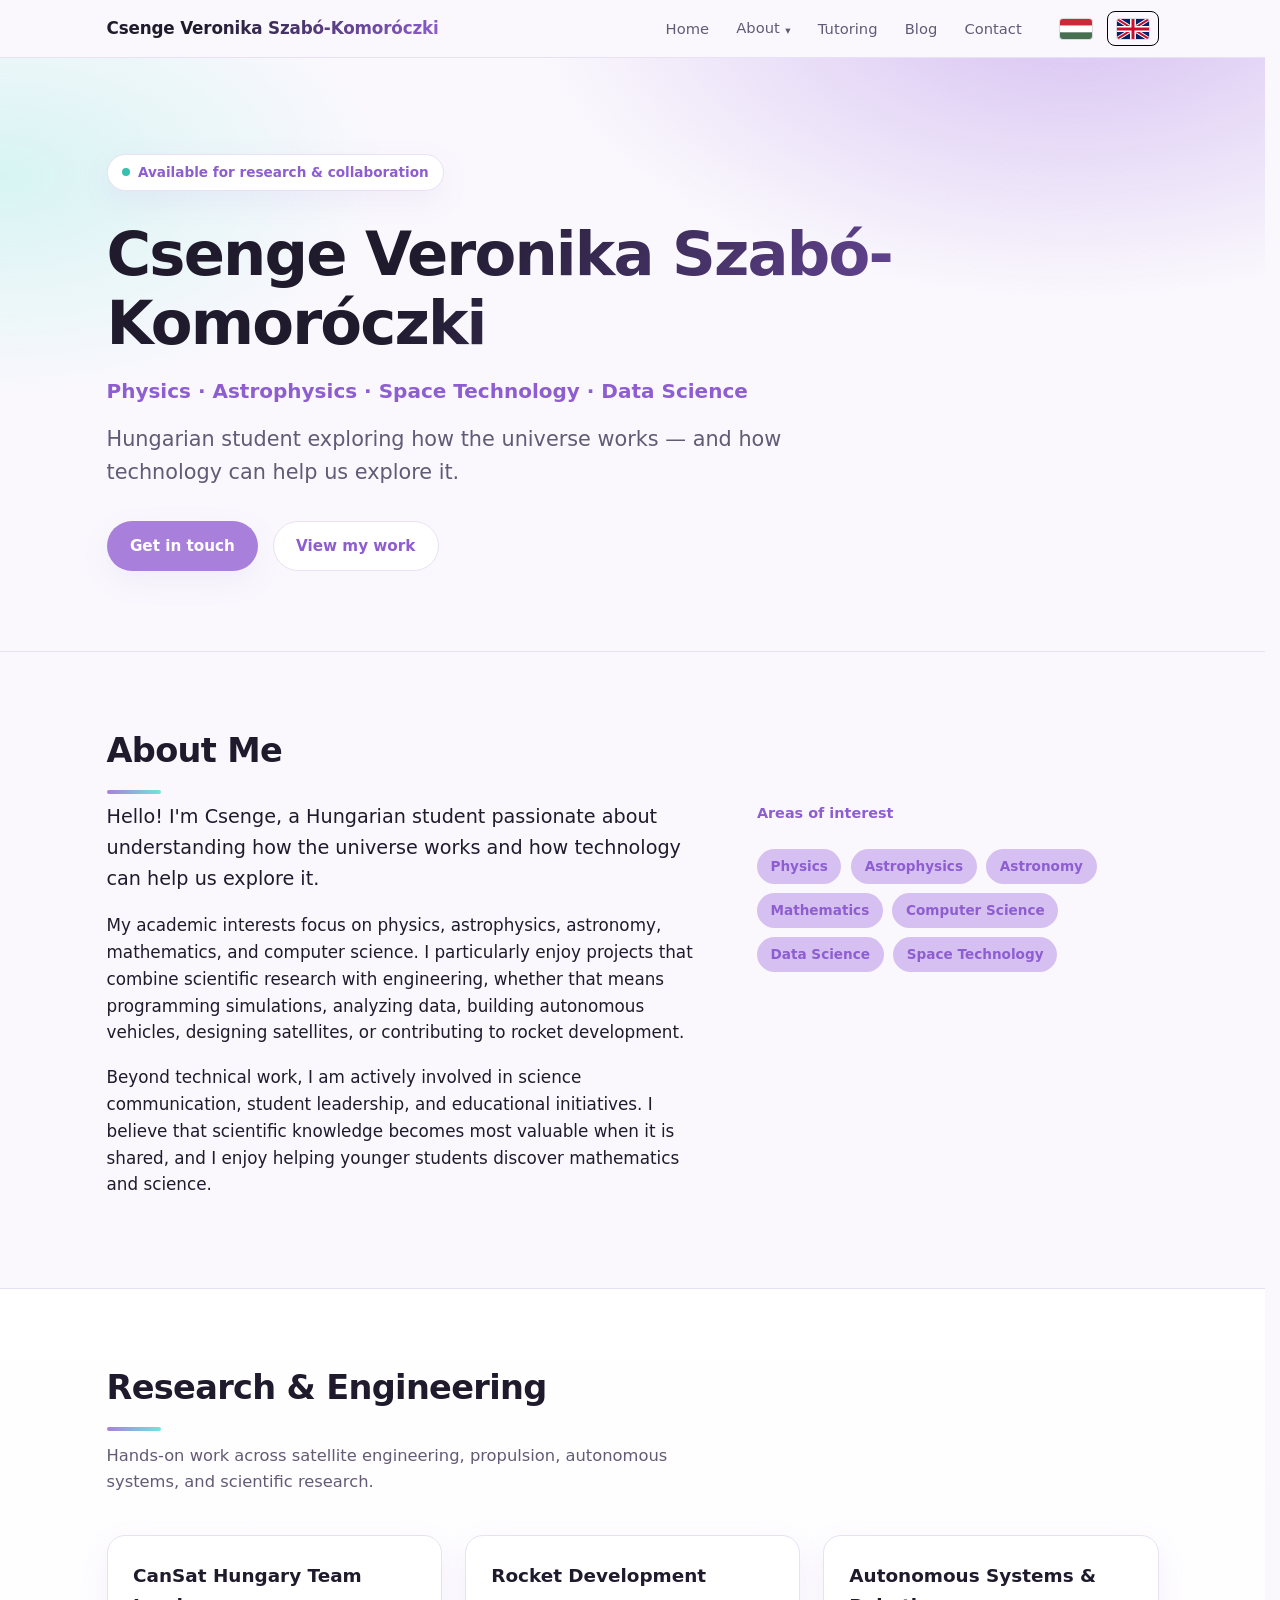
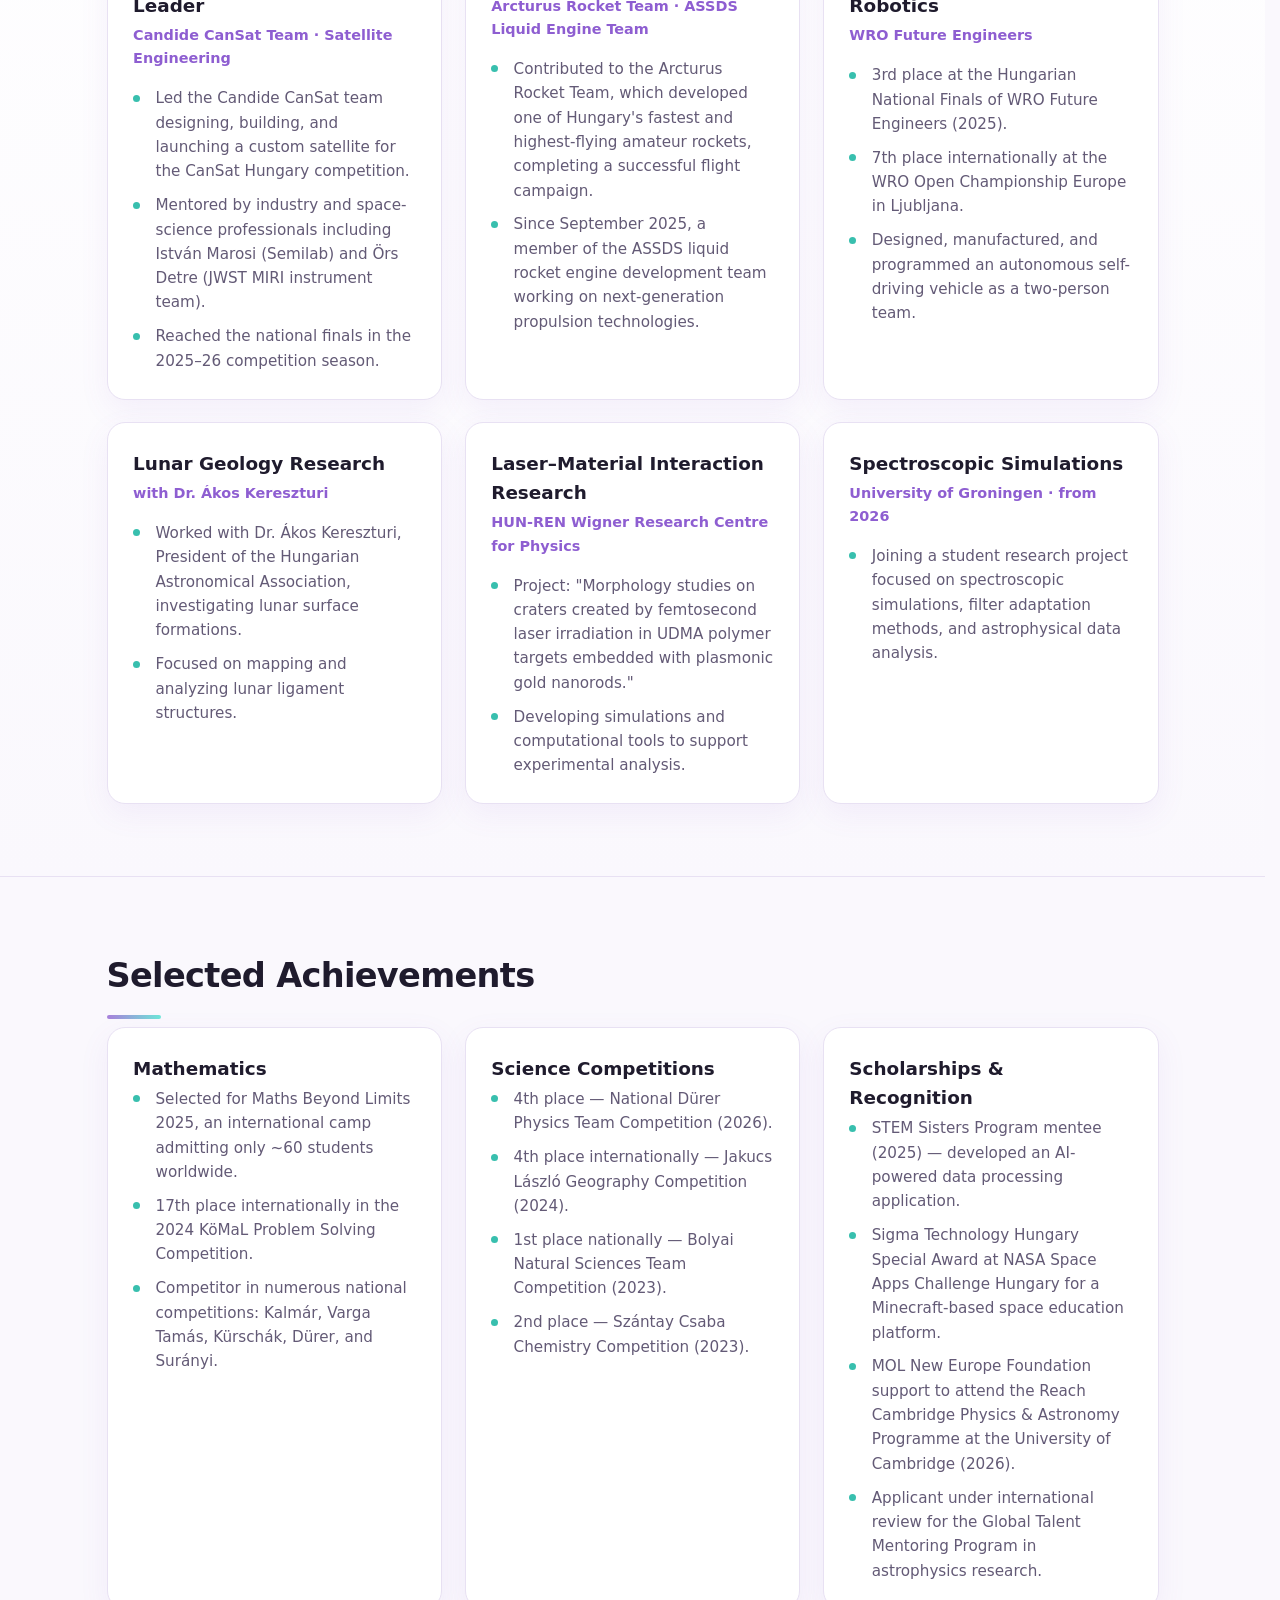
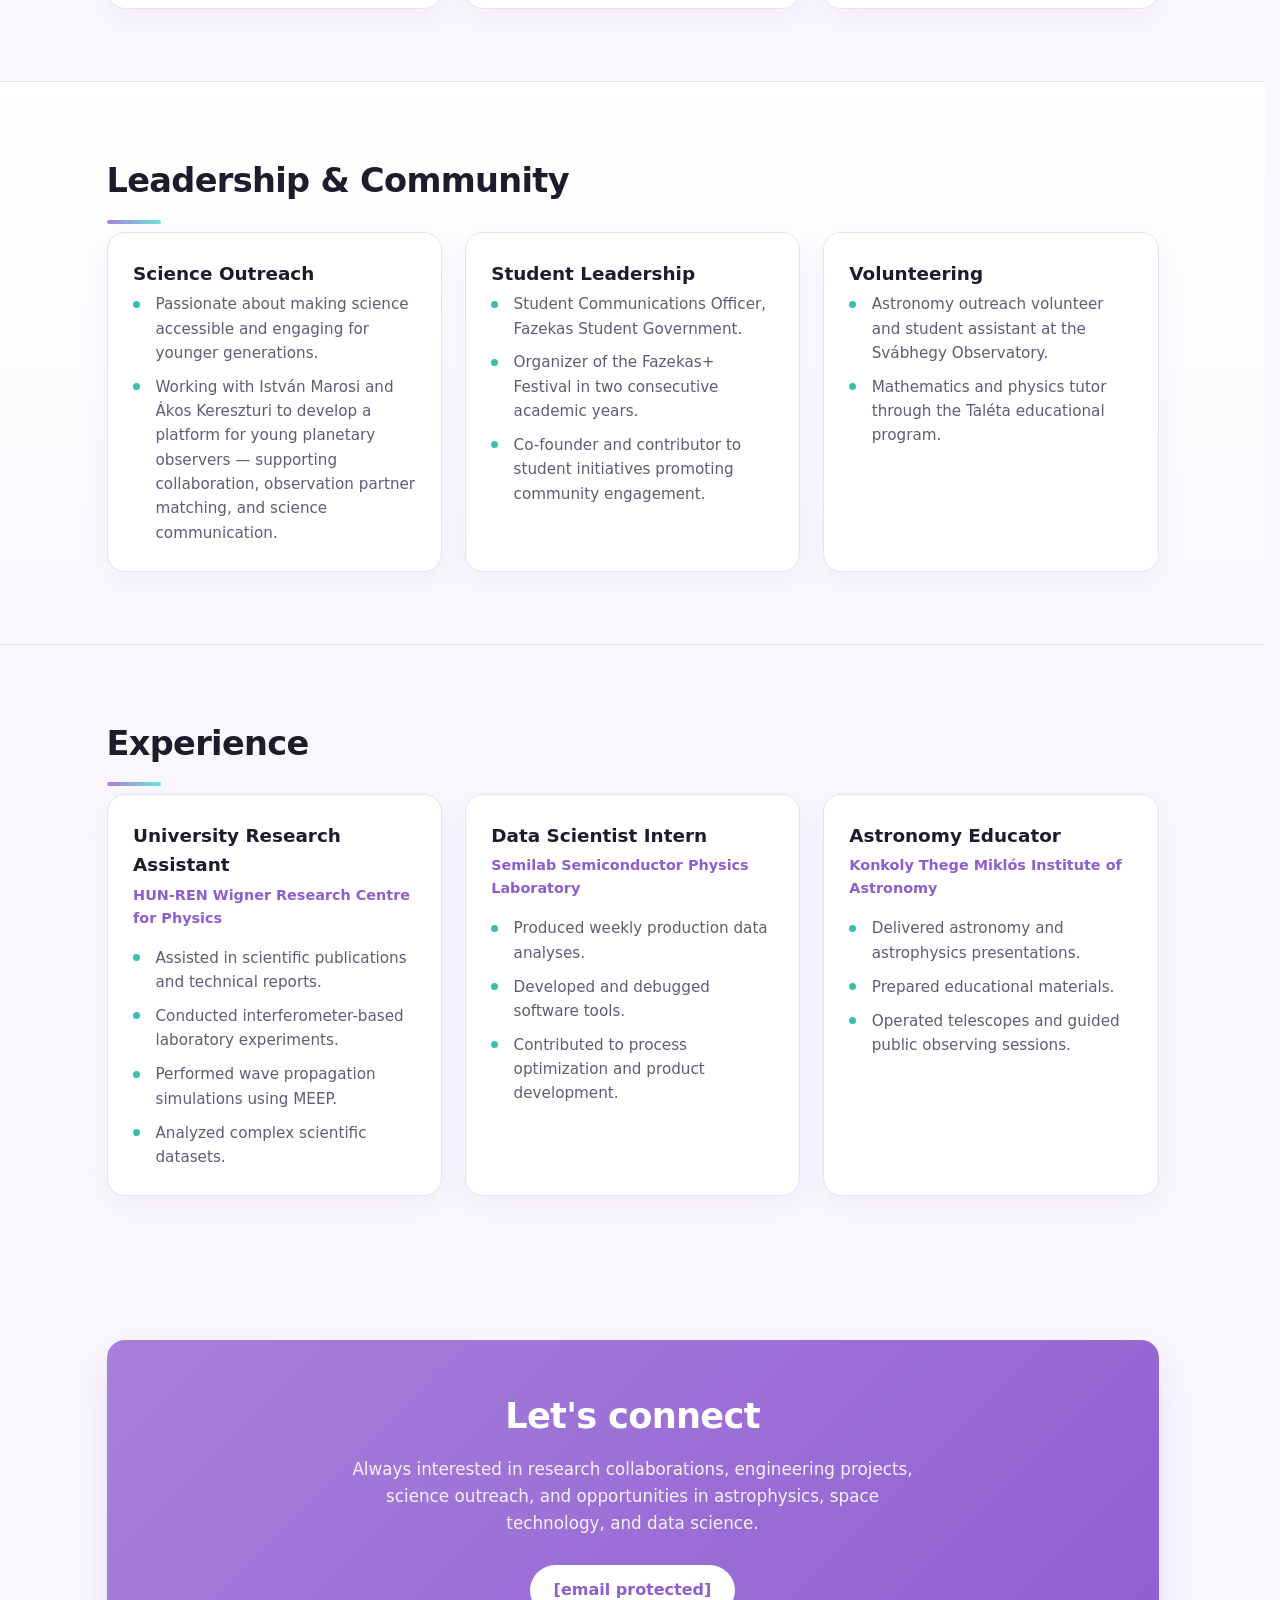
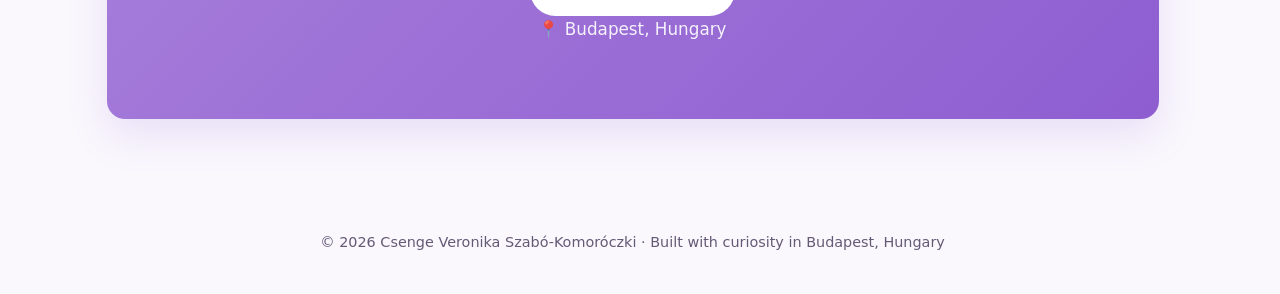
==== commit dd810f63: "Add files via upload" ====
--- a/index.html
+++ b/index.html
@@ -20,7 +20,7 @@
         <span></span><span></span><span></span>
       </button>
 
-      <div class="nav-actions" id="site-navigation">
+      <div class="nav-actions" id="site-navigation" role="dialog" aria-modal="true" aria-label="Navigation" aria-hidden="true">
         <button class="menu-close" type="button" aria-label="Close navigation">&times;</button>
 
         <div class="nav-links">
@@ -47,7 +47,7 @@
             data-language="hu"
             aria-label="Magyar"
           >
-            🇭🇺 <span>HU</span>
+            <svg class="flag-icon" viewBox="0 0 32 20" role="img" aria-hidden="true"><rect width="32" height="6.67" fill="#ce2939"/><rect y="6.67" width="32" height="6.66" fill="#fff"/><rect y="13.33" width="32" height="6.67" fill="#477050"/></svg>
           </button>
 
           <button
@@ -55,20 +55,20 @@
             data-language="en"
             aria-label="English"
           >
-            🇬🇧 <span>EN</span>
+            <svg class="flag-icon" viewBox="0 0 32 20" role="img" aria-hidden="true"><rect width="32" height="20" fill="#012169"/><path d="M0 0 32 20M32 0 0 20" stroke="#fff" stroke-width="4"/><path d="M0 0 32 20M32 0 0 20" stroke="#c8102e" stroke-width="2"/><path d="M16 0v20M0 10h32" stroke="#fff" stroke-width="6"/><path d="M16 0v20M0 10h32" stroke="#c8102e" stroke-width="3"/></svg>
           </button>
         </div>
 
       </div>
 
     </div>
-    <div class="nav-overlay" aria-hidden="true"></div>
   </nav>
+  <div class="nav-overlay" aria-hidden="true"></div>
 
   <header id="top" class="hero">
     <div class="hero-inner">
       <span class="hero-badge" data-i18n="heroBadge">Available for research &amp; collaboration</span>
-      <h1 class="hero-name">Csenge Veronika Szabó-Komoróczki</h1>
+      <h1 class="hero-name" data-i18n="brandName">Csenge Veronika Szabó-Komoróczki</h1>
       <p class="hero-role" data-i18n="heroRole">Physics · Astrophysics · Space Technology · Data Science</p>
       <p class="hero-tagline" data-i18n="heroTagline">Hungarian student exploring how the universe works — and how technology can help us explore it.</p>
       <div class="hero-actions">
@@ -267,7 +267,7 @@
         <h2 data-i18n="contactHeading">Let's connect</h2>
         <p data-i18n="contactText">Always interested in research collaborations, engineering projects, science outreach, and opportunities in astrophysics, space technology, and data science.</p>
         <div class="contact-actions">
-          <a href="/cdn-cgi/l/email-protection#31424b50535e5a5242545f565471565c50585d1f525e5c" class="contact-btn"><span class="__cf_email__" data-cfemail="b2c1c8d3d0ddd9d1c1d7dcd5d7f2d5dfd3dbde9cd1dddf">[email&#160;protected]</span></a>
+          <a href="/cdn-cgi/l/email-protection#96e5ecf7f4f9fdf5e5f3f8f1f3d6f1fbf7fffab8f5f9fba9" class="contact-btn"><span class="__cf_email__" data-cfemail="a2d1d8c3c0cdc9c1d1c7ccc5c7e2c5cfc3cbce8cc1cdcf">[email&#160;protected]</span></a>
         </div>
         <p class="contact-meta" data-i18n="contactMeta">📍 Budapest, Hungary</p>
       </div>
--- a/style.css
+++ b/style.css
@@ -55,7 +55,7 @@
 .hero-inner { max-width: var(--maxw); margin: 0 auto; padding: 0 1.5rem; }
 .hero-badge { display: inline-flex; align-items: center; gap: 0.5rem; background: var(--surface); border: 1px solid var(--border); color: var(--primary-dark); font-size: 0.85rem; font-weight: 600; padding: 0.4rem 0.9rem; border-radius: 999px; box-shadow: var(--shadow); }
 .hero-badge::before { content: ''; width: 8px; height: 8px; border-radius: 50%; background: var(--accent-dark); }
-.hero-name { font-size: clamp(2.2rem, 6vw, 3.8rem); font-weight: 800; letter-spacing: -0.03em; line-height: 1.05; margin: 1.5rem 0 0.5rem; background: linear-gradient(120deg, var(--text) 30%, var(--primary-dark)); -webkit-background-clip: text; background-clip: text; -webkit-text-fill-color: transparent; }
+.hero-name { font-size: clamp(2.2rem, 6vw, 3.8rem); font-weight: 800; letter-spacing: -0.03em; line-height: 1.15; margin: 1.5rem 0 0.5rem; padding: 0.08em 0 0.12em; background: linear-gradient(120deg, var(--text) 30%, var(--primary-dark)); -webkit-background-clip: text; background-clip: text; -webkit-text-fill-color: transparent; }
 .hero-role { font-size: clamp(1rem, 2.2vw, 1.25rem); font-weight: 600; color: var(--primary-dark); margin: 0 0 1rem; }
 .hero-tagline { font-size: clamp(1.05rem, 2.2vw, 1.3rem); color: var(--text-muted); max-width: 56ch; margin: 0 0 2rem; }
 .hero-actions { display: flex; gap: 0.9rem; flex-wrap: wrap; }
@@ -106,6 +106,7 @@
 }
 
 .nav-actions { display: flex; align-items: center; gap: 1rem; min-width: 0; }
+.nav-actions, .blog-nav-actions { position: static; width: auto; max-width: none; height: auto; padding: 0; flex-direction: row; align-items: center; overflow: visible; background: transparent; box-shadow: none; transform: none; visibility: visible; pointer-events: auto; }
 
 /* =========================
    LANGUAGE SWITCHER
@@ -147,6 +148,15 @@
     border-color: currentColor;
 }
 
+.flag-icon {
+    display: block;
+    width: 2rem;
+    height: 1.25rem;
+    flex: 0 0 auto;
+    border-radius: 0.18rem;
+    box-shadow: 0 0 0 1px rgba(31, 27, 45, 0.14);
+}
+
 
 /* =========================
    ACTIVE NAVIGATION ITEM
@@ -158,8 +168,9 @@
 }
 
 @media (max-width: 899px) {
-    body.menu-open { overflow: hidden; }
-    .nav { backdrop-filter: 12px; }
+    body.menu-open { overflow: hidden; padding-top: var(--menu-nav-height, 0px); }
+    .nav { backdrop-filter: none; }
+    body.menu-open .nav { position: fixed; top: 0; left: 0; right: 0; z-index: 99; }
     .nav-inner { overflow: visible; }
     .menu-toggle { display: inline-flex; width: 2.75rem; height: 2.75rem; margin-left: auto; padding: 0.65rem; flex-direction: column; justify-content: center; gap: 0.3rem; border: 0; border-radius: 0.7rem; background: transparent; color: var(--text); cursor: pointer; box-shadow: none; transition: background-color 0.2s ease; }
     .menu-toggle:active, .menu-close:active { background: rgba(99, 90, 118, 0.14); }
@@ -169,18 +180,21 @@
     .nav-link:focus-visible,
     .nav-dropdown-menu a:focus-visible,
     .language-switcher button:focus-visible { outline: 3px solid var(--accent-dark); outline-offset: 2px; }
-    .nav-actions, .nav .blog-nav-actions { position: fixed; inset: 0 0 0 auto; z-index: 101; display: flex; width: min(22rem, 88vw); max-width: 100%; height: 100dvh; padding: 5.5rem 1.25rem 1.5rem; flex-direction: column; align-items: stretch; gap: 1.5rem; overflow-y: auto; overflow-x: hidden; overscroll-behavior: contain; background: var(--surface); box-shadow: -18px 0 45px rgba(31, 27, 45, 0.18); transform: translate3d(100%, 0, 0); visibility: hidden; pointer-events: none; will-change: transform; transition: transform 0.24s ease, visibility 0s linear 0.24s; }
-    .nav-actions.is-visible, .nav .blog-nav-actions.is-visible { visibility: visible; pointer-events: auto; transition-delay: 0s; }
-    .nav-actions.is-open, .nav .blog-nav-actions.is-open { transform: translate3d(0, 0, 0); }
+    .nav-actions, .blog-nav-actions { position: fixed; inset: 0 0 0 auto; z-index: 101; display: flex; width: min(22rem, 88vw); max-width: 100%; height: 100dvh; padding: 5.5rem 1.25rem 1.5rem; flex-direction: column; align-items: stretch; gap: 1.5rem; overflow-y: auto; overflow-x: hidden; overscroll-behavior: contain; background: var(--surface); box-shadow: -18px 0 45px rgba(31, 27, 45, 0.18); transform: translate3d(100%, 0, 0); visibility: hidden; pointer-events: none; transition: transform 0.24s ease, visibility 0s linear 0.24s; }
+    .nav-actions.is-open, .blog-nav-actions.is-open { transform: translate3d(0, 0, 0); visibility: visible; pointer-events: auto; transition-delay: 0s; }
     .menu-close { display: inline-grid; position: absolute; top: 1rem; right: 1rem; place-items: center; width: 2.75rem; height: 2.75rem; border: 0; border-radius: 0.7rem; background: transparent; color: var(--text); font-size: 1.7rem; line-height: 1; cursor: pointer; transition: background-color 0.2s ease; }
-    .nav-actions .nav-links, .nav .blog-nav-actions .nav-links { display: flex; width: 100%; min-width: 0; flex-direction: column; align-items: stretch; gap: 0.35rem; overflow: visible; white-space: normal; }
-    .nav-actions .nav-link, .nav .blog-nav-actions .nav-links a { display: block; width: 100%; padding: 0.8rem 0.85rem; border-radius: 0.6rem; font-size: 1rem; }
+    .nav-actions .nav-links, .blog-nav-actions .nav-links { display: flex; width: 100%; min-width: 0; flex-direction: column; align-items: stretch; gap: 0.35rem; overflow: visible; white-space: normal; }
+    .nav-actions .nav-link, .blog-nav-actions .nav-links a { display: block; width: 100%; padding: 0.8rem 0.85rem; border-radius: 0.6rem; font-size: 1rem; }
     .nav-dropdown { width: 100%; }
     .nav-dropdown-menu { position: static; display: block; min-width: 0; margin: 0.2rem 0 0.4rem 0.8rem; padding: 0 0 0 0.7rem; border: 0; border-left: 2px solid var(--primary-light); border-radius: 0; box-shadow: none; }
     .nav-dropdown-menu a { padding: 0.65rem 0.75rem; font-size: 0.95rem; }
-    .nav-actions .language-switcher, .nav .blog-nav-actions .language-switcher { justify-content: flex-start; padding-top: 1rem; border-top: 1px solid var(--border); }
+    .nav-actions .language-switcher, .blog-nav-actions .language-switcher { justify-content: flex-start; padding-top: 1rem; border-top: 1px solid var(--border); }
     .nav-overlay { display: block; position: fixed; inset: 0; z-index: 100; background: rgba(18, 15, 28, 0.58); opacity: 0; visibility: hidden; pointer-events: none; transition: opacity 0.24s ease, visibility 0s linear 0.24s; }
-    .nav-overlay.is-visible { opacity: 1; visibility: visible; pointer-events: auto; transition-delay: 0s; }
+    .nav-overlay.is-open { opacity: 1; visibility: visible; pointer-events: auto; transition-delay: 0s; }
+}
+
+@media (prefers-reduced-motion: reduce) {
+    .nav-actions, .blog-nav-actions, .nav-overlay { transition-duration: 0.001ms; }
 }
 
 @media (max-width: 600px) {
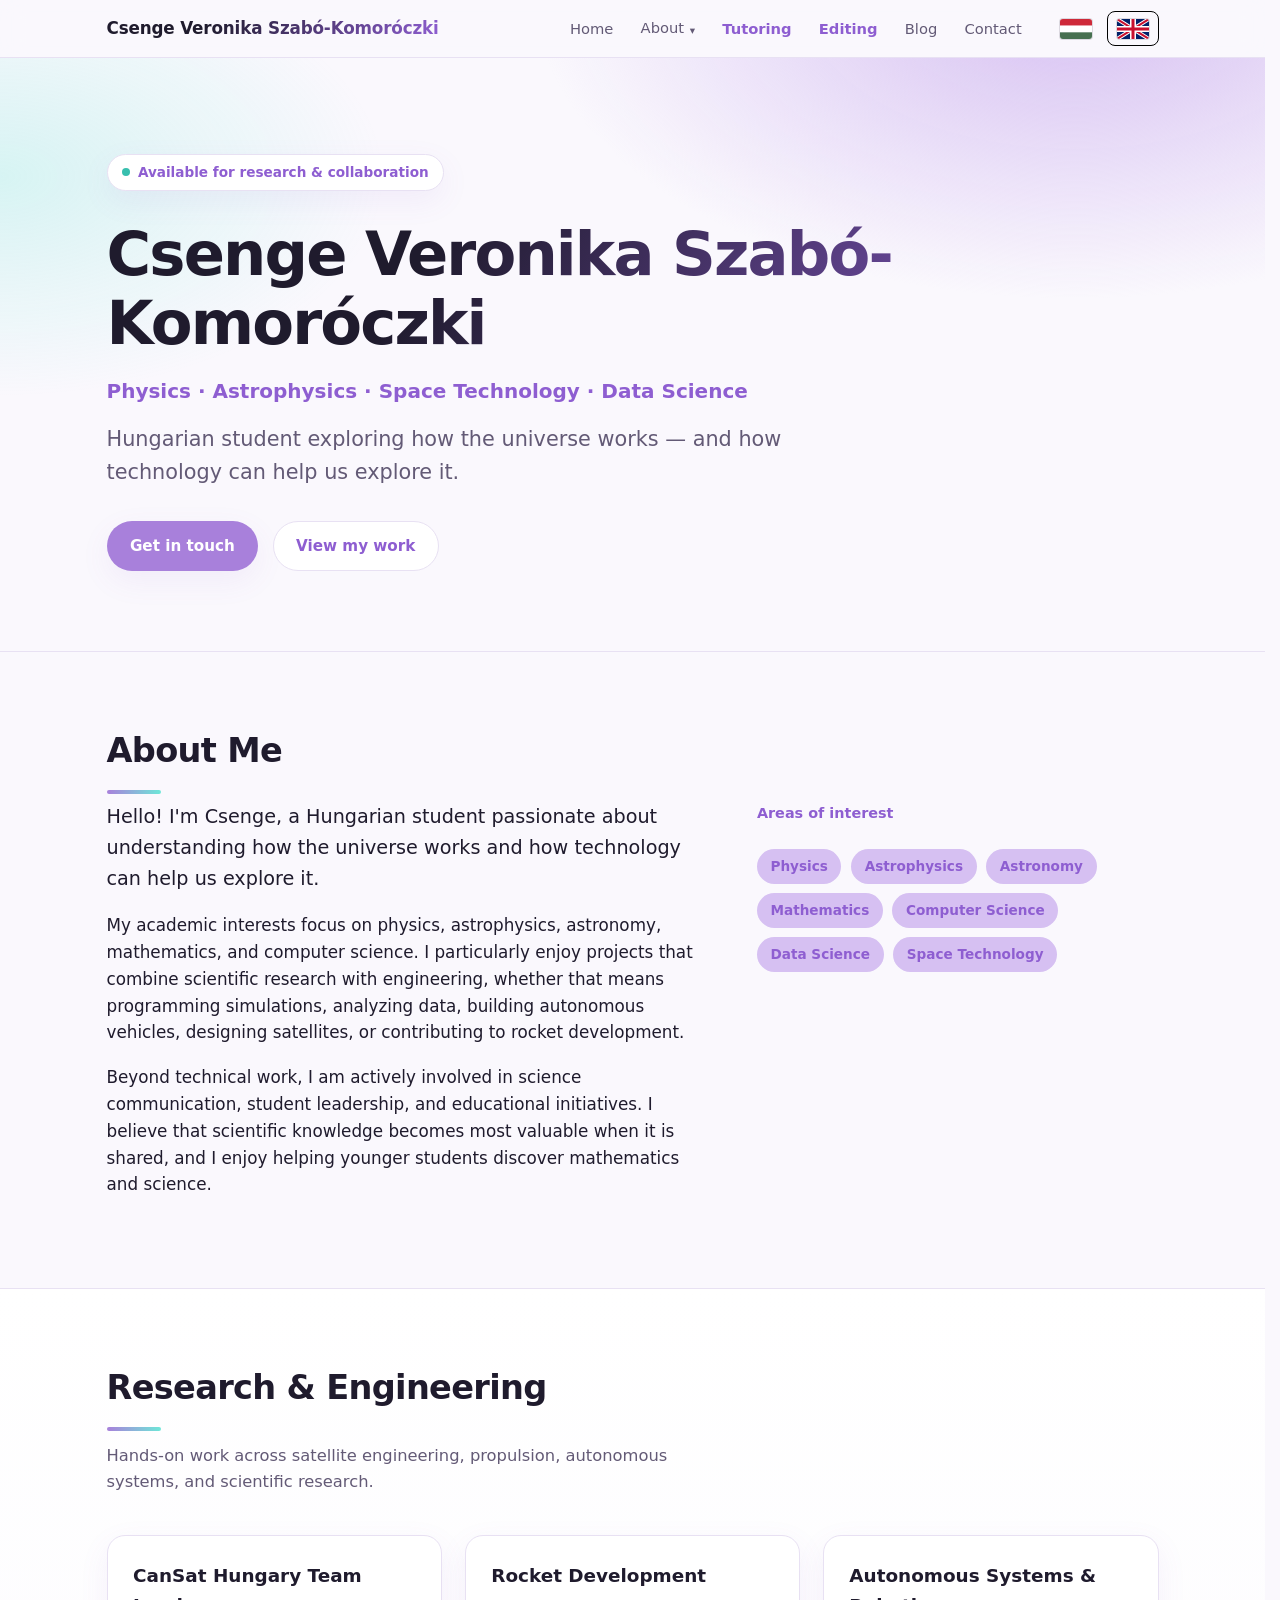
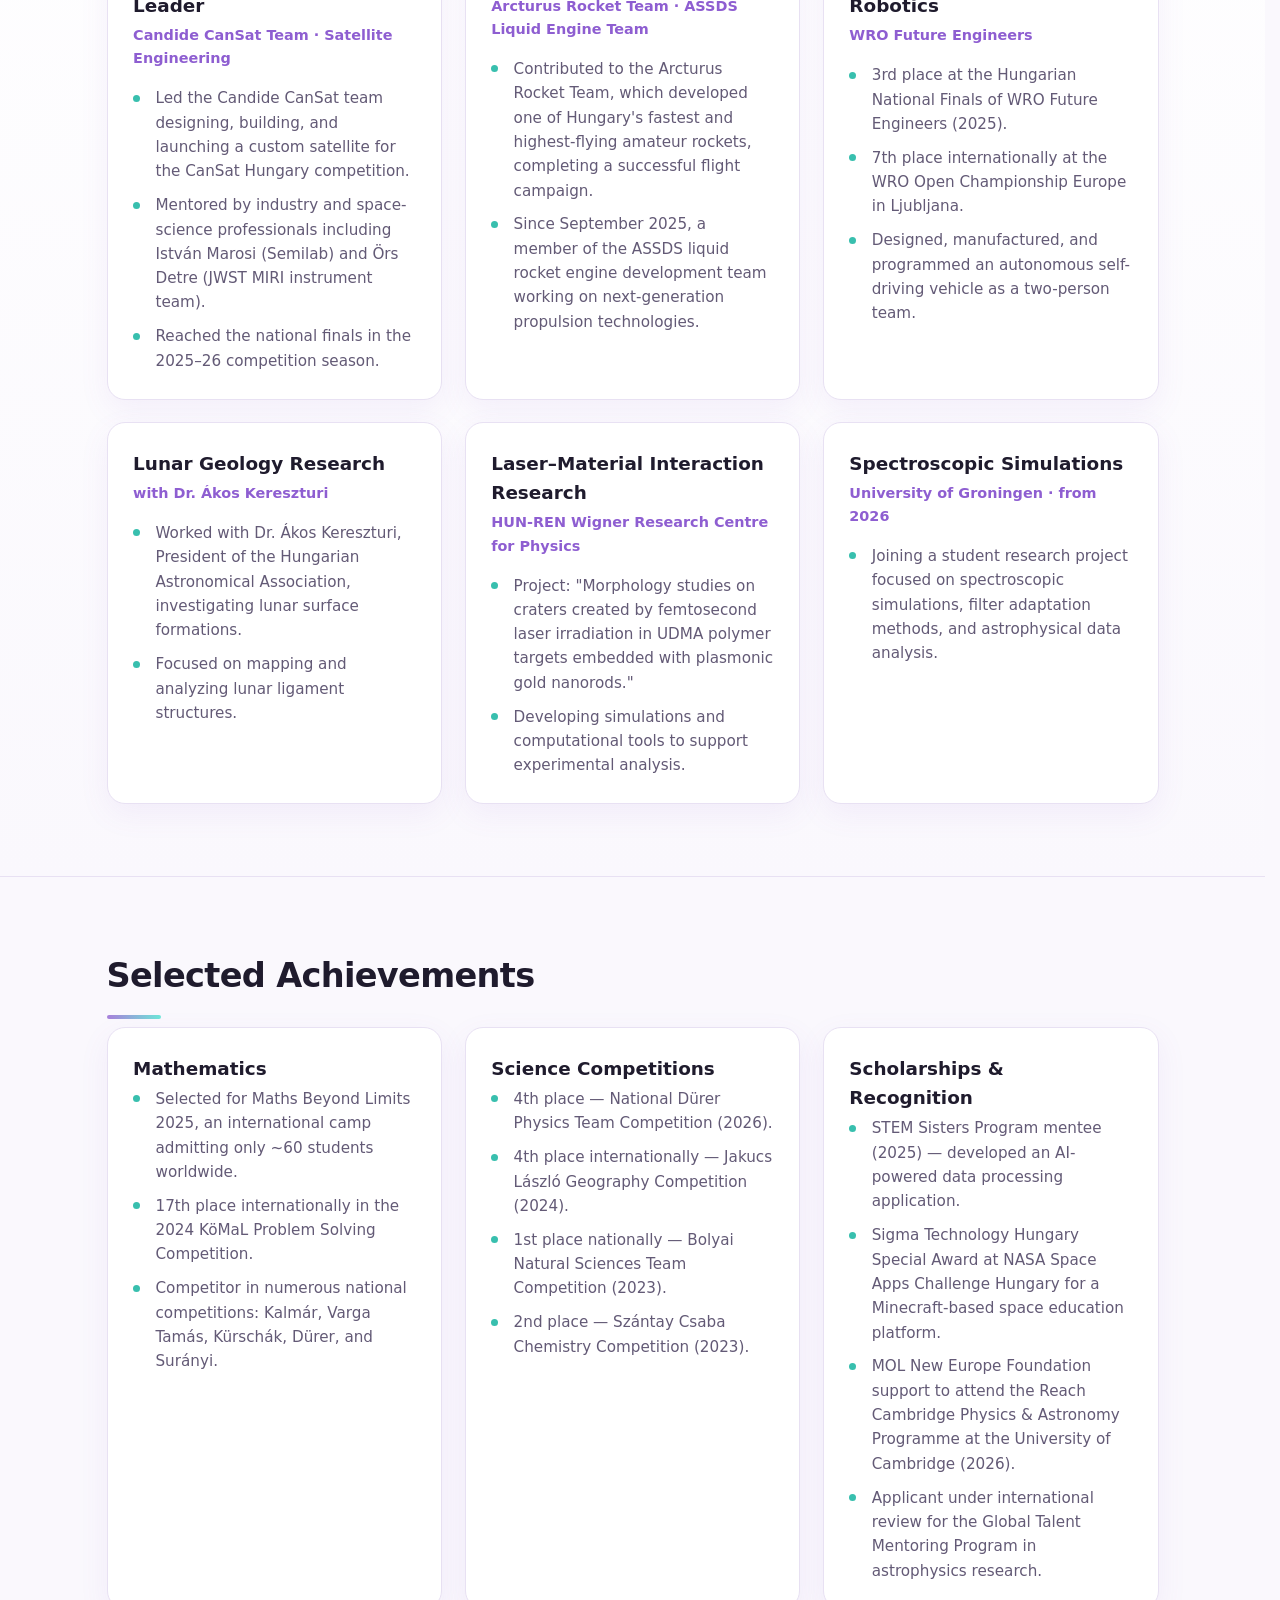
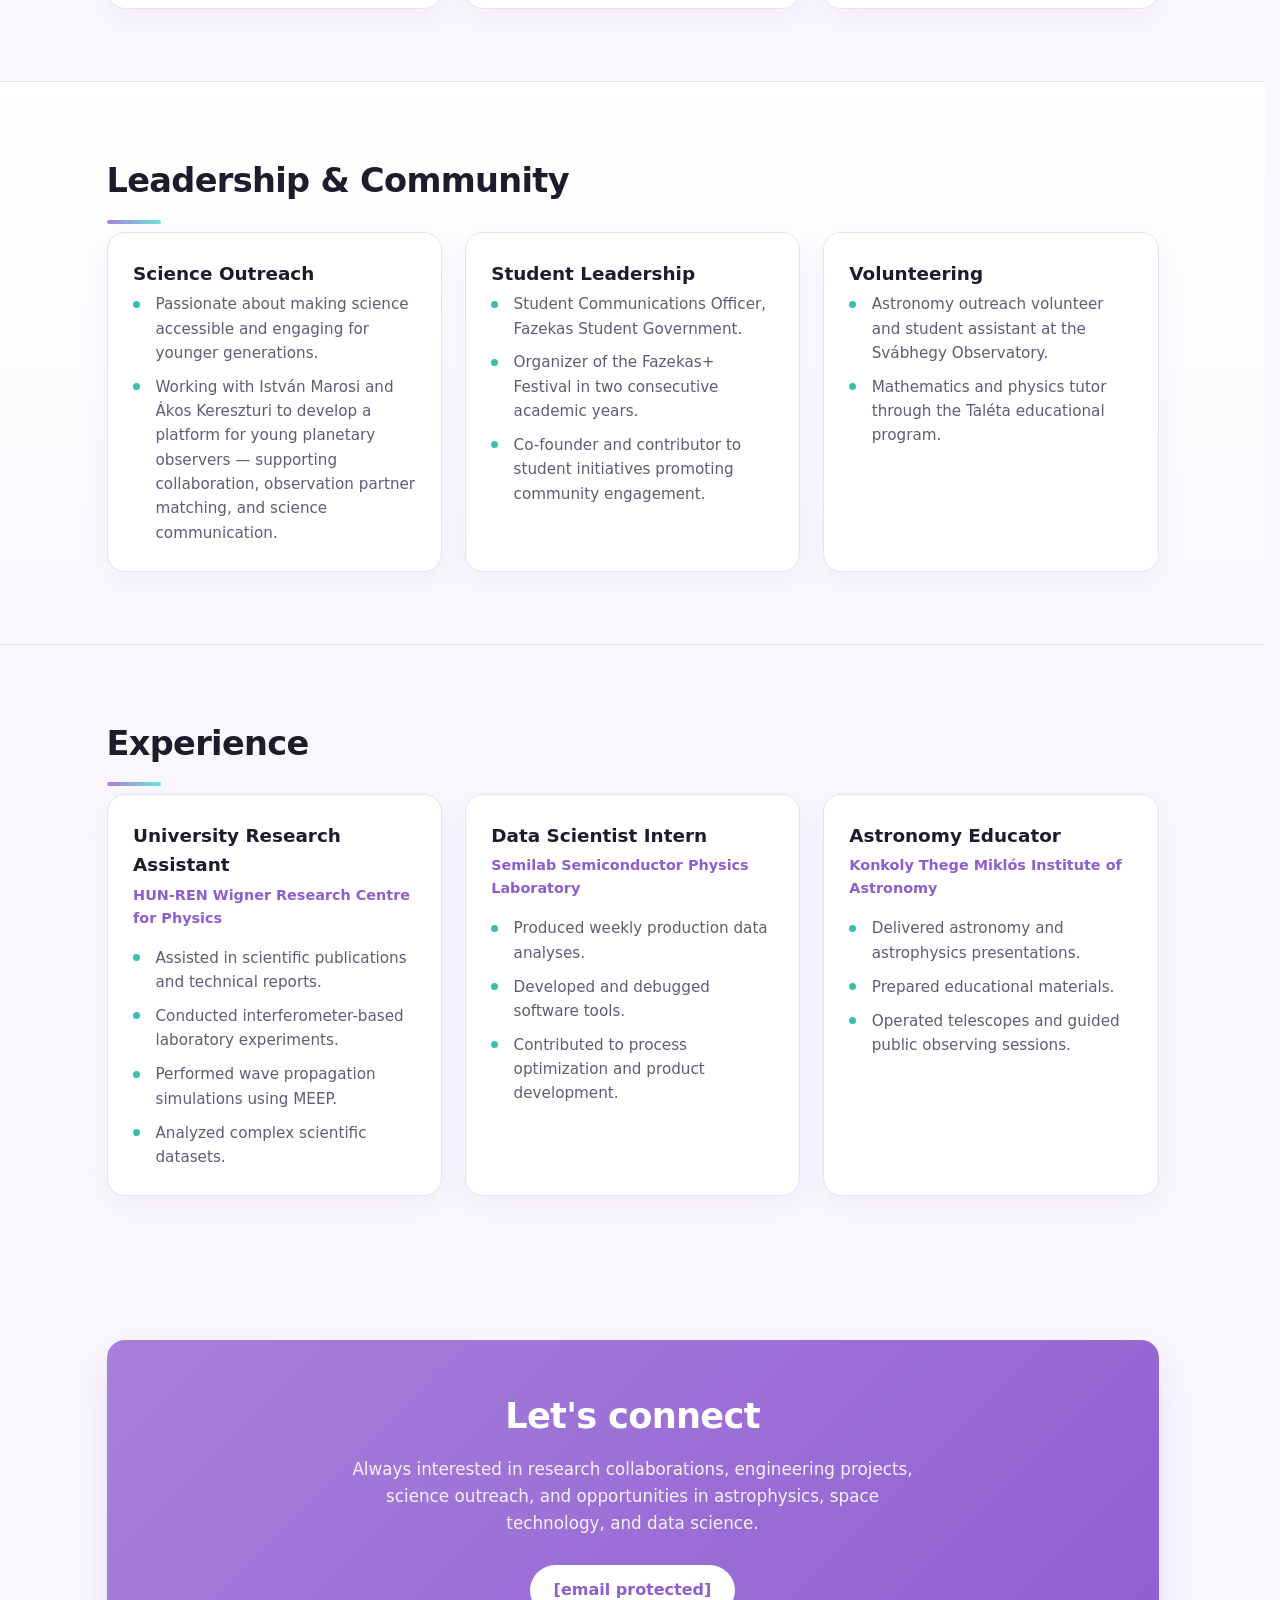
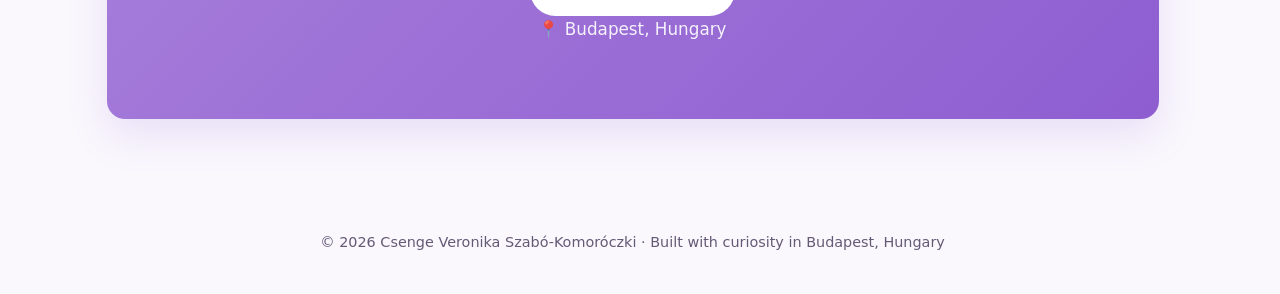
==== commit abce636b: "Update index.html" ====
--- a/index.html
+++ b/index.html
@@ -24,21 +24,20 @@
         <button class="menu-close" type="button" aria-label="Close navigation">&times;</button>
 
         <div class="nav-links">
-          <a href="#top" class="nav-link" data-i18n="navHome">Home</a>
+          <a href="index.html#top" class="nav-link" data-i18n="navHome">Home</a>
           <div class="nav-dropdown">
-            <a href="#about" class="nav-link" data-i18n="navAbout">About</a>
+            <a href="index.html#about" class="nav-link" data-i18n="navAbout">About</a>
             <div class="nav-dropdown-menu">
-              <a href="#research" data-i18n="navResearch">Research</a>
-              <a href="#achievements" data-i18n="navAchievements">Achievements</a>
-              <a href="#leadership" data-i18n="navLeadership">Leadership</a>
-              <a href="#experience" data-i18n="navExperience">Experience</a>
+              <a href="index.html#research" data-i18n="navResearch">Research</a>
+              <a href="index.html#achievements" data-i18n="navAchievements">Achievements</a>
+              <a href="index.html#leadership" data-i18n="navLeadership">Leadership</a>
+              <a href="index.html#experience" data-i18n="navExperience">Experience</a>
             </div>
           </div>
-          <a href="tutoring.html" class="nav-link" data-i18n="navTutoring">
-            Tutoring
-          </a>
+          <a href="tutoring.html" class="nav-link active-page" data-i18n="navTutoring">Tutoring</a>
+          <a href="editing-portfolio.html" class="nav-link active-page" data-i18n="navEditing">Editing</a>
           <a href="blog.html" class="nav-link" data-i18n="navBlog">Blog</a>
-          <a href="#contact" class="nav-link" data-i18n="navContact">Contact</a>
+          <a href="index.html#contact" class="nav-link" data-i18n="navContact">Contact</a>
         </div>
 
         <div class="language-switcher" data-i18n-aria-label="languageLabel" aria-label="Language">
